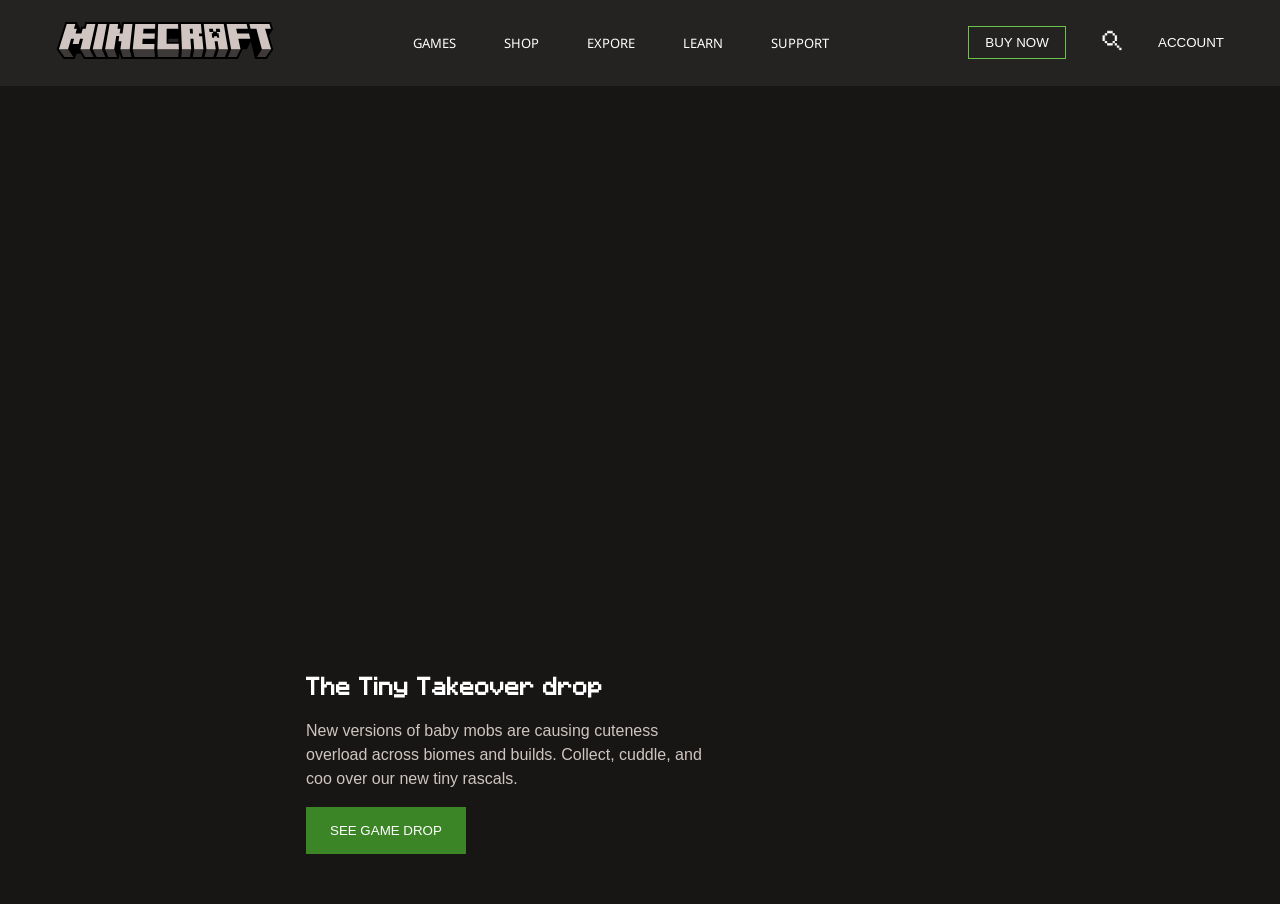
==== index.html @ 2e32b7c1 "Add initial website structure with logo, video background, and navigation - Created index.html with " ====
<!DOCTYPE html>
<html lang="en">

<head>
    <meta charset="UTF-8">
    <meta name="viewport" content="width=device-width, initial-scale=1.0">
    <title>Minecraft • Akalak Kruaboon</title>
    <link rel="stylesheet" href="./styles/base.css">
</head>

<body>
    <nav class="navbar">
        <div class="nav-content">
            <div>
                <img src="./assets/svg/logo.svg" class="nav-logo" />
            </div>
            <ul class="nav-link">
                <li><a href="">GAMES</a></li>
                <li><a href="">SHOP</a></li>
                <li><a href="">EXPORE</a></li>
                <li><a href="">LEARN</a></li>
                <li><a href="">SUPPORT</a></li>
            </ul>
            <div class="nav-actions">
                <button type="button" class="nav-action-buynow">BUY NOW</button>
                <button type="button" class="nav-action-search">
                    <img src="./assets/images/icons/search-icon.png" />
                </button>
                <button type="button" class="nav-action-account">
                    ACCOUNT
                </button>
            </div>
        </div>
    </nav>

    <section class="hero-section">
        <video class="hero-video" loop autoplay muted
            src="./assets/video/Homepage_Ambient-Hero-A_SPGD-26-Takeover_1800x1080.mp4">
        </video>

        <div class="container">
            <div class="hero-card">
                <h1>The Tiny Takeover drop</h1>
                <p>New versions of baby mobs are causing cuteness overload across biomes and builds. Collect, cuddle, and coo over our new tiny rascals.</p>
                <div>
                    <button class="btn-primary">SEE GAME DROP</button>
                </div>
            </div>
        </div>

    </section>


    <footer class="mc-footer">
        
    </footer>
</body>

</html>
---- styles/base.css ----
@import url(./main.css);
@import url(./suface.css);
:root {
    --mc-core-green-6: #2a641c;
    --mc-core-green-5: #3c8527;
    --mc-core-green-4: #52a535;
    --mc-core-green-3: #6cc349;
    --mc-core-green-2: #86d562;
    --mc-core-green-1: #a0e081;
    --mc-core-grey-6: #262423;
    --mc-core-grey-5: #3d3938;
    --mc-core-grey-4: #6b6562;
    --mc-core-grey-3: #aba09c;
    --mc-core-grey-2: #d0c5c0;
    --mc-core-grey-1: #ede5e2;
    --mc-core-rich-black: #000;
    --mc-core-off-black: #171615;
    --mc-core-white: #fff;
    --mc-core-off-white: #fcf5f1;
    --mc-core-gradient-dark-grey: linear-gradient(180deg, #3d3938, #262423 50%, #171615);
    --mc-core-gradient-green: linear-gradient(180deg, #6cc349, #52a535 50%, #3c8527);
    --mc-core-gradient-light-grey: linear-gradient(180deg, #fcf5f1, #ede5e2 50%, #d0c5c0);
    --mc-vanilla-green-6: #2a641c;
    --mc-vanilla-green-5: #3c8527;
    --mc-vanilla-green-4: #52a535;
    --mc-vanilla-green-3: #6cc349;
    --mc-vanilla-green-2: #86d562;
    --mc-vanilla-green-1: #a0e081;
    --mc-vanilla-brown-6: #492d1f;
    --mc-vanilla-brown-5: #66412c;
    --mc-vanilla-brown-4: #805539;
    --mc-vanilla-brown-3: #976746;
    --mc-vanilla-brown-2: #ad7a54;
    --mc-vanilla-brown-1: #c28e64;
    --mc-vanilla-blue-6: #002fae;
    --mc-vanilla-blue-5: #0040c8;
    --mc-vanilla-blue-4: #0855db;
    --mc-vanilla-blue-3: #1e6eea;
    --mc-vanilla-blue-2: #3a87f4;
    --mc-vanilla-blue-1: #5b9ffb;
    --mc-vanilla-grey-6: #262423;
    --mc-vanilla-grey-5: #3d3938;
    --mc-vanilla-grey-4: #6b6562;
    --mc-vanilla-grey-3: #aba09c;
    --mc-vanilla-grey-2: #d0c5c0;
    --mc-vanilla-grey-1: #ede5e2;
    --mc-vanilla-coldgrey-6: #2c2f3a;
    --mc-vanilla-coldgrey-5: #3d4250;
    --mc-vanilla-coldgrey-4: #4d5466;
    --mc-vanilla-coldgrey-3: #5d647a;
    --mc-vanilla-coldgrey-2: #6c748c;
    --mc-vanilla-coldgrey-1: #8089a2;
    --mc-legends-light-blue-6: #339cd7;
    --mc-legends-light-blue-5: #39b9eb;
    --mc-legends-light-blue-4: #4ad5ff;
    --mc-legends-light-blue-3: #70dfff;
    --mc-legends-light-blue-2: #95e8ff;
    --mc-legends-light-blue-1: #acf2ff;
    --mc-legends-dark-blue-6: #001236;
    --mc-legends-dark-blue-5: #00215c;
    --mc-legends-dark-blue-4: #00337d;
    --mc-legends-dark-blue-3: #003bab;
    --mc-legends-dark-blue-2: #005dcf;
    --mc-legends-dark-blue-1: #007ff2;
    --mc-legends-light-orange-6: #de7523;
    --mc-legends-light-orange-5: #e89133;
    --mc-legends-light-orange-4: #f1ad42;
    --mc-legends-light-orange-3: #f6c25a;
    --mc-legends-light-orange-2: #fad36f;
    --mc-legends-light-orange-1: #fddf93;
    --mc-legends-ultra-dark-blue: #071927;
    --mc-legends-ultra-dark-orange: #271505;
    --mc-dungeons-orange-6: #de5b0d;
    --mc-dungeons-orange-5: #ff791a;
    --mc-dungeons-orange-4: #ffa41f;
    --mc-dungeons-orange-3: #ffc42b;
    --mc-dungeons-orange-2: #ffd953;
    --mc-dungeons-orange-1: #fff27a;
    --mc-dungeons-red-6: #8f1f0b;
    --mc-dungeons-red-5: #b42d10;
    --mc-dungeons-red-4: #da3a16;
    --mc-dungeons-red-3: #ff481b;
    --mc-dungeons-red-2: #ff6d3a;
    --mc-dungeons-red-1: #ff925b;
    --mc-dungeons-mulberry-6: #190d19;
    --mc-dungeons-mulberry-5: #32122a;
    --mc-dungeons-mulberry-4: #4f1030;
    --mc-dungeons-mulberry-3: #530f33;
    --mc-dungeons-mulberry-2: #6c0e37;
    --mc-dungeons-mulberry-1: #7b0d3a;
    --mc-dungeons2-rich-blue: #002da5;
    --mc-dungeons2-blue-6: #010d29;
    --mc-dungeons2-blue-5: #011d47;
    --mc-dungeons2-blue-4: #013565;
    --mc-dungeons2-blue-3: #005483;
    --mc-dungeons2-blue-2: #146f95;
    --mc-dungeons2-blue-1: #298aa5;
    --mc-dungeons2-cyan-6: #03bde1;
    --mc-dungeons2-cyan-5: #03dafa;
    --mc-dungeons2-cyan-4: #36e6ff;
    --mc-dungeons2-cyan-3: #6cefff;
    --mc-dungeons2-cyan-2: #a3f7ff;
    --mc-dungeons2-cyan-1: #d9fcff;
    --mc-dungeons2-red-6: #210d0d;
    --mc-dungeons2-red-5: #640f0a;
    --mc-dungeons2-red-4: #8f1f0b;
    --mc-dungeons2-red-3: #b42d10;
    --mc-dungeons2-red-2: #da3a16;
    --mc-dungeons2-red-1: #ff481b;
    --mc-dungeons2-light-orange: #fdfdc2;
    --mc-realms-deep-blue-7: #050029;
    --mc-realms-deep-blue-6: #0c0248;
    --mc-realms-deep-blue-5: #210a80;
    --mc-realms-deep-blue-4: #401cac;
    --mc-realms-deep-blue-3: #643acb;
    --mc-realms-deep-blue-2: #8d68e0;
    --mc-realms-deep-blue-1: #bca4ec;
    --mc-realms-pink-6: #7f007a;
    --mc-realms-pink-5: #a40094;
    --mc-realms-pink-4: #d812b4;
    --mc-realms-pink-3: #e833c2;
    --mc-realms-pink-2: #f460d2;
    --mc-realms-pink-1: #fb95e2;
    --mc-marketplace-gold-6: #94540e;
    --mc-marketplace-gold-5: #b87918;
    --mc-marketplace-gold-4: #db9f21;
    --mc-marketplace-gold-3: #ffc42b;
    --mc-marketplace-gold-2: #ffd953;
    --mc-marketplace-gold-1: #fff27a;
    --mc-marketplace-grey-6: #262423;
    --mc-marketplace-grey-5: #3d3938;
    --mc-marketplace-grey-4: #6b6562;
    --mc-marketplace-grey-3: #aba09c;
    --mc-marketplace-grey-2: #d0c5c0;
    --mc-marketplace-grey-1: #ede5e2;
    --mc-marketplace-gradient-gold: linear-gradient(270deg, #fff27a, #ffc42b);
    --mc-default--fontlist: "Noto Sans Regular", "Helvetica Neue", "Helvetica", "Arial", "sans-serif";
    --mc-gellix--fontlist: "Gellix", "Noto Sans", "Helvetica Neue", "Helvetica", "Arial", "sans-serif";
    --mc-vanilla-fontlist: "MinecraftTenv2", "MinecraftTen", "Noto Sans", "Helvetica Neue", "Helvetica", "Arial", "sans-serif";
    --mc-dungeons-fontlist: "Minecraft-Fivev2", "Noto Sans", "Helvetica Neue", "Helvetica", "Arial", "sans-serif";
    --mc-dungeons2-fontlist: "MinecraftSixteen", "Noto Sans", "Helvetica Neue", "Helvetica", "Arial", "sans-serif";
    --mc-realms-fontlist: "MinecraftTenv2", "MinecraftTen", "Noto Sans", "Helvetica Neue", "Helvetica", "Arial", "sans-serif";
    --mc-legends-fontlist: "MinecraftSeven-v2", "MinecraftSeven", "Noto Sans", "Helvetica Neue", "Helvetica", "Arial", "sans-serif";
    --mc-text-highlight-fontlist: "SFMono-Regular", "Menlo", "Monaco", "Consolas", "Liberation Mono", "Courier New", monospace;
    --mc-default-focus: #1157be;
    --mc-default-caution: #e2b923;
    --mc-default-warning: #ca3636;
    --mc-default-warning-2: #ff605e;
}

/* @font-face {
    font-family: "Noto Sans Regular";
    src: url(../assets/fonts/Noto_Sans/static/NotoSans-Regular.ttf);
    font-style: normal;
    font-weight: normal;
    text-rendering: optimizeLegibility;
} */
@font-face {
    font-family: "Noto Sans";
    src: url(../assets/fonts/Noto_Sans/NotoSans-VariableFont_wdth\,wght.ttf);
    /* src: url(../assets/fonts/Noto_Sans/static/NotoSans-Light.ttf); */
    font-style: normal;
    font-weight: normal;
    text-rendering: optimizeLegibility;
}

@font-face {
    font-family: "MinecraftSeven-v2";
    src: url(../assets/fonts/minecraft-seven-2/minecraft-seven-2.otf);
    font-style: normal;
    font-weight: normal;
    text-rendering: optimizeLegibility;
}

* {
    font-family: var(--mc-default--fontlist);
    margin: 0;
    padding: 0;
}

.btn-primary{
    background: var(--mc-core-green-5);
    padding-inline: 1.5rem;
    padding-block: 1rem;
    transition: 0.2s;
    color: white;
}
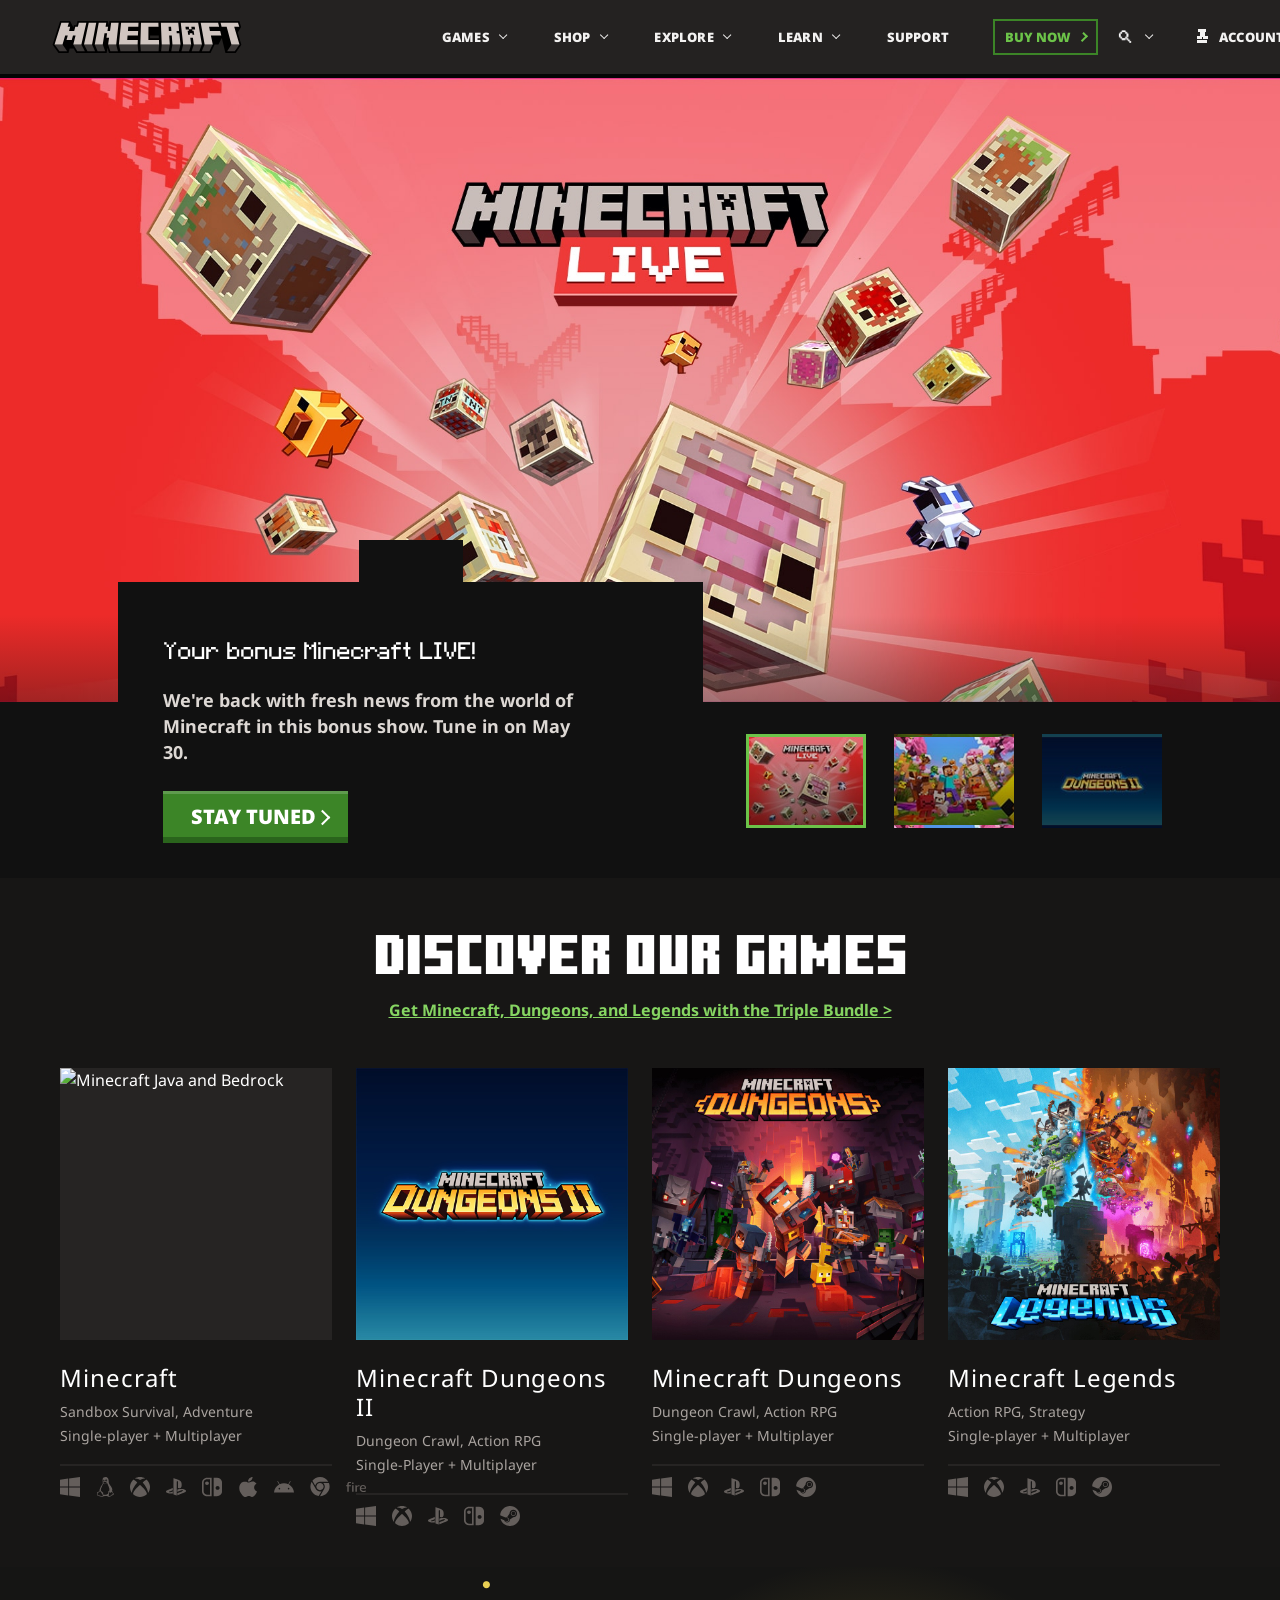
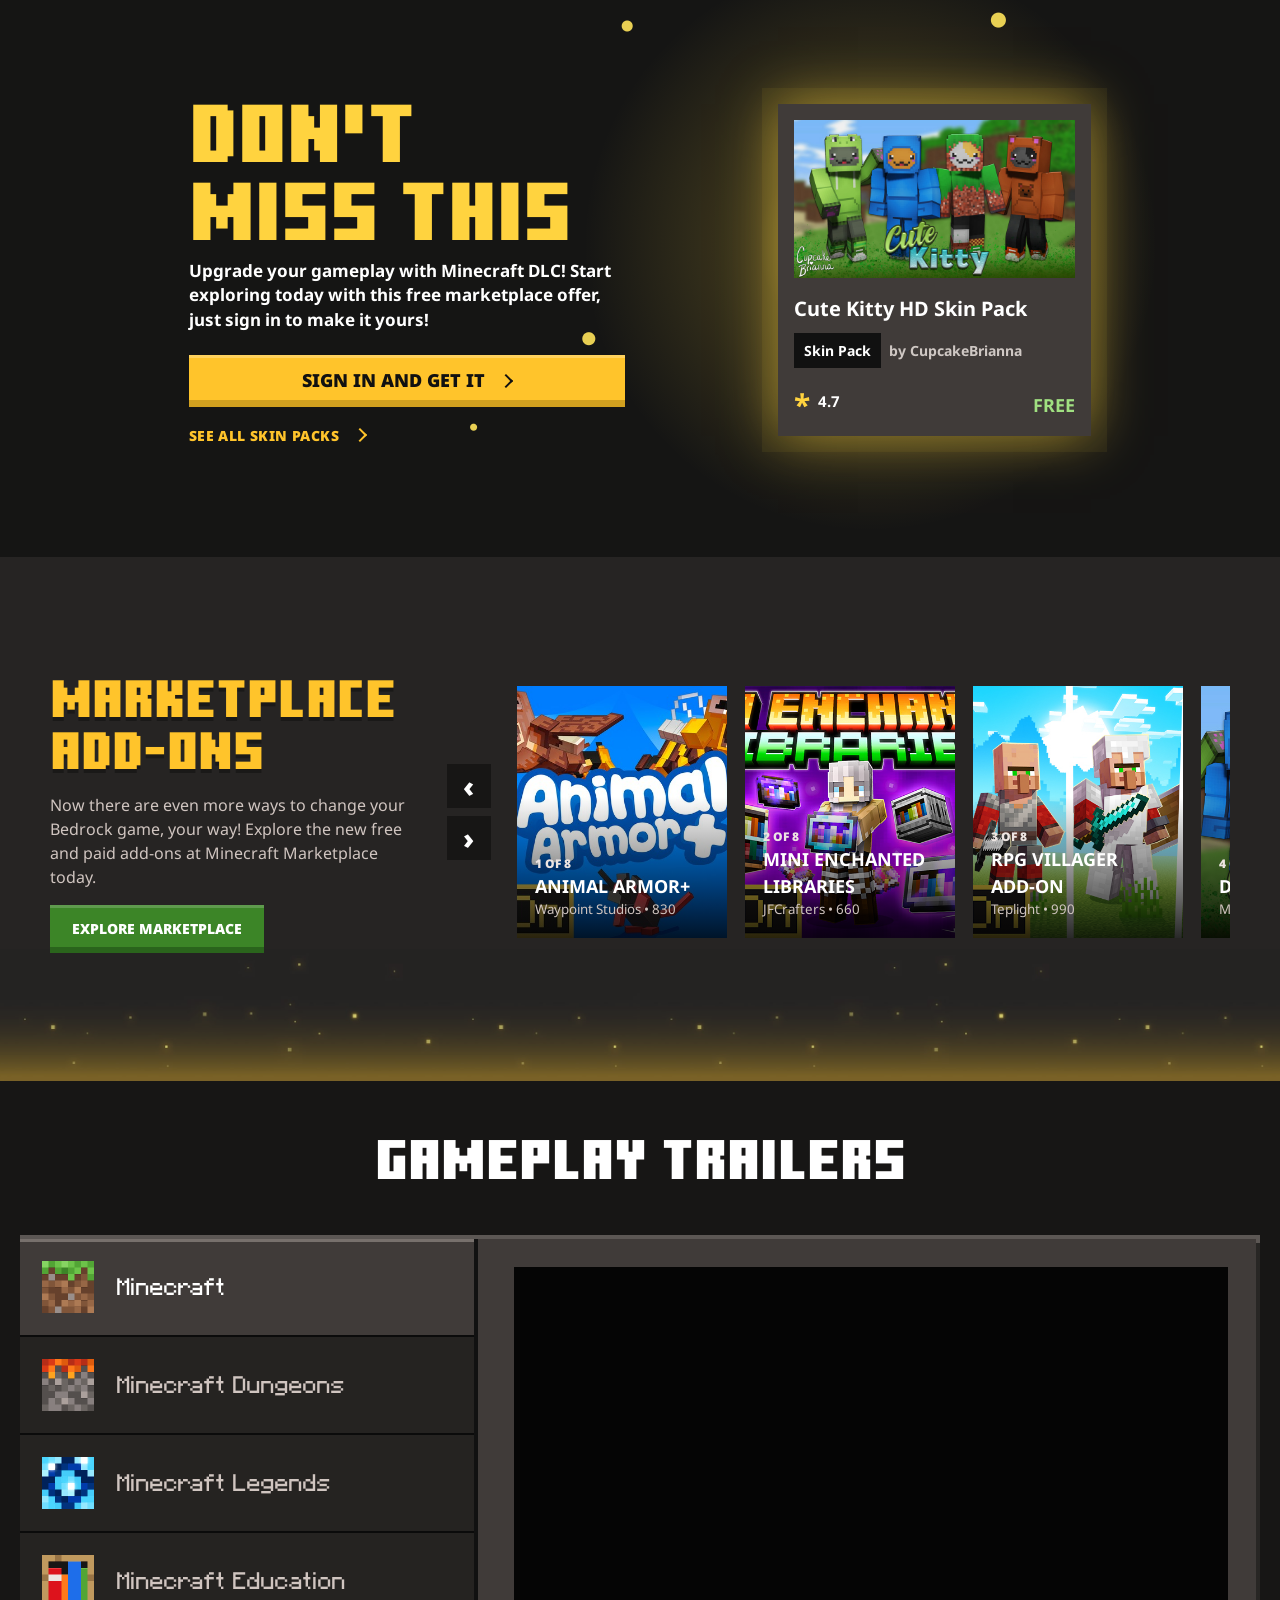
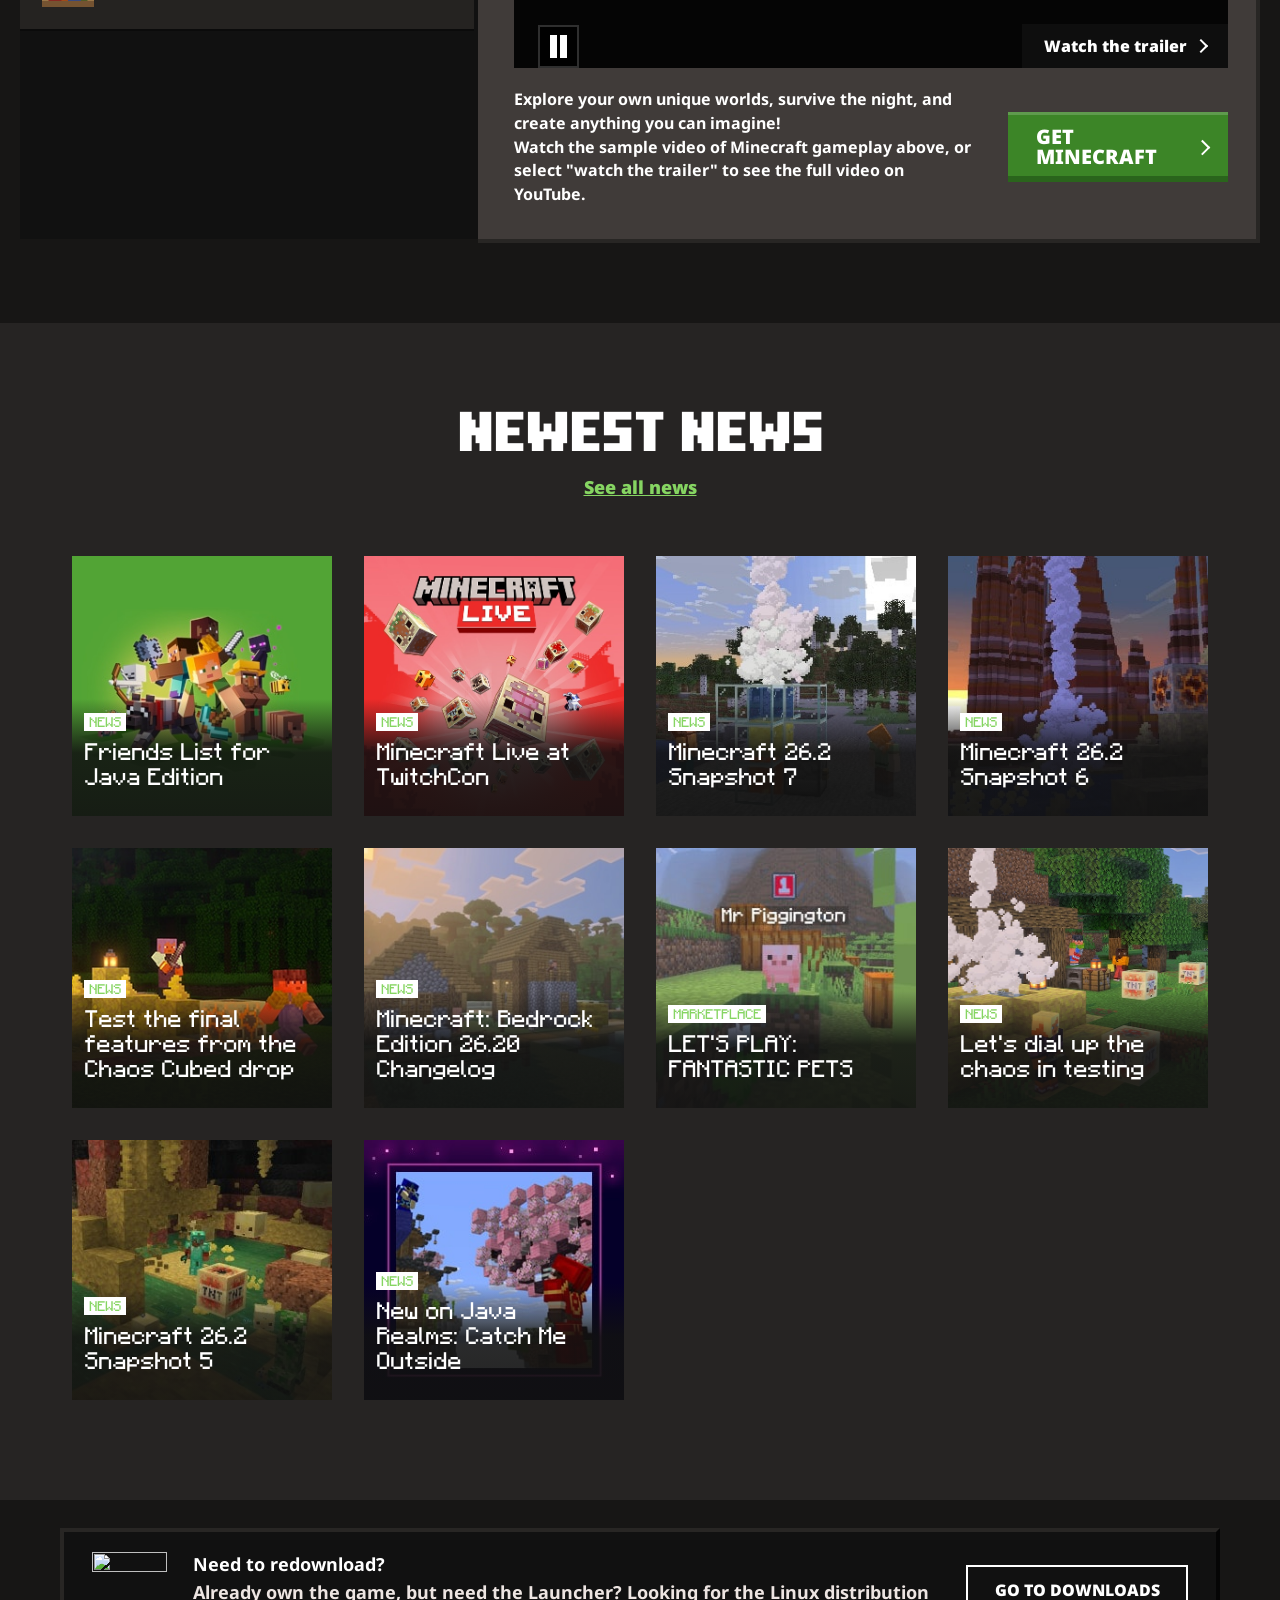
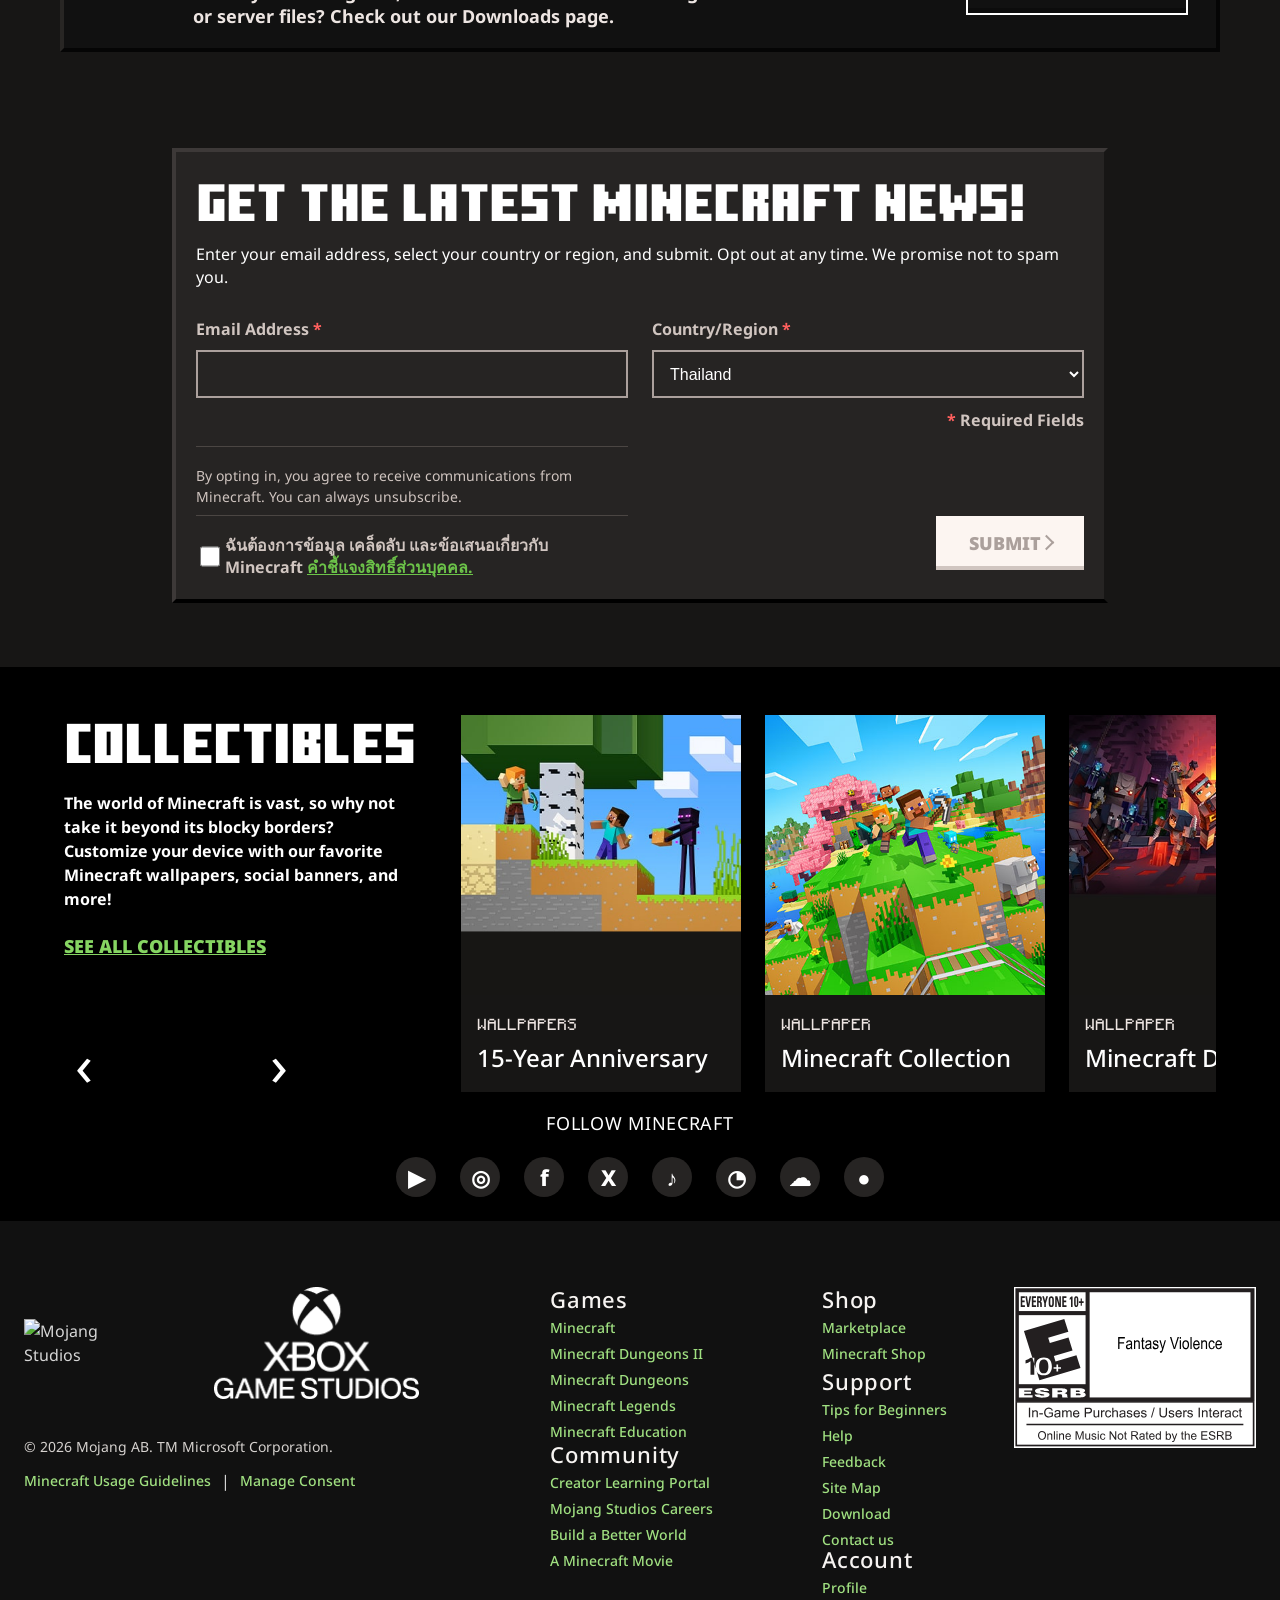
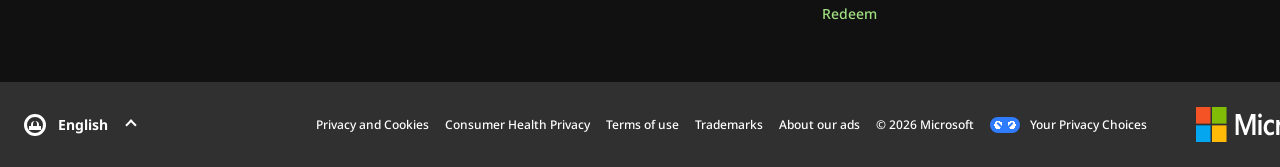
==== commit c6cf5433: "Add platform SVG icons and gameplay trailers; implement main JavaScript functionality and surface st" ====
--- a/index.html
+++ b/index.html
@@ -4,56 +4,750 @@
 <head>
     <meta charset="UTF-8">
     <meta name="viewport" content="width=device-width, initial-scale=1.0">
+    <meta name="description" content="Minecraft homepage clone for a web technology project.">
     <title>Minecraft • Akalak Kruaboon</title>
     <link rel="stylesheet" href="./styles/base.css">
+    <script src="./scripts/main.js" defer></script>
 </head>
 
 <body>
-    <nav class="navbar">
-        <div class="nav-content">
-            <div>
-                <img src="./assets/svg/logo.svg" class="nav-logo" />
-            </div>
-            <ul class="nav-link">
-                <li><a href="">GAMES</a></li>
-                <li><a href="">SHOP</a></li>
-                <li><a href="">EXPORE</a></li>
-                <li><a href="">LEARN</a></li>
-                <li><a href="">SUPPORT</a></li>
-            </ul>
-            <div class="nav-actions">
-                <button type="button" class="nav-action-buynow">BUY NOW</button>
-                <button type="button" class="nav-action-search">
-                    <img src="./assets/images/icons/search-icon.png" />
-                </button>
-                <button type="button" class="nav-action-account">
-                    ACCOUNT
-                </button>
+    <header class="site-header" data-site-header>
+        <a class="skip-link" href="#main-content">Skip to main content</a>
+
+        <nav class="navbar" aria-label="Primary navigation">
+            <a class="brand-link" href="./index.html" aria-label="Minecraft home">
+                <img src="./assets/svg/logo.svg" class="brand-logo" alt="Minecraft">
+            </a>
+
+            <button class="menu-toggle" type="button" aria-label="Open menu" aria-expanded="false"
+                data-menu-toggle>
+                <span></span>
+                <span></span>
+                <span></span>
+            </button>
+
+            <div class="nav-menu" data-nav-menu>
+                <ul class="nav-links">
+                    <li><button class="nav-link" type="button" data-panel-trigger="games"
+                            aria-expanded="false">Games</button></li>
+                    <li><button class="nav-link" type="button" data-panel-trigger="shop"
+                            aria-expanded="false">Shop</button></li>
+                    <li><button class="nav-link" type="button" data-panel-trigger="explore"
+                            aria-expanded="false">Explore</button></li>
+                    <li><button class="nav-link" type="button" data-panel-trigger="learn"
+                            aria-expanded="false">Learn</button></li>
+                    <li><a class="nav-link nav-link--plain" href="#main-content">Support</a></li>
+                </ul>
+
+                <div class="nav-actions">
+                    <a class="buy-now-link" href="#games-title">Buy Now</a>
+                    <button class="icon-button" type="button" aria-label="Search" aria-expanded="false"
+                        data-search-open>
+                        <img src="./assets/images/icons/search-icon.svg" alt="">
+                    </button>
+                    <button class="account-button" type="button" aria-expanded="false" data-account-toggle>
+                        Account
+                    </button>
+                </div>
+            </div>
+        </nav>
+
+        <div class="mega-panel" data-panel="games" hidden>
+            <div class="mega-shell">
+                <div class="mega-tabs" role="tablist" aria-label="Games menu">
+                    <button class="mega-tab is-active" type="button" role="tab" aria-selected="true"
+                        data-mega-tab="minecraft">Minecraft Java & Bedrock</button>
+                    <button class="mega-tab" type="button" role="tab" aria-selected="false"
+                        data-mega-tab="dungeons2">Minecraft Dungeons II</button>
+                    <button class="mega-tab" type="button" role="tab" aria-selected="false"
+                        data-mega-tab="dungeons">Minecraft Dungeons</button>
+                    <button class="mega-tab" type="button" role="tab" aria-selected="false"
+                        data-mega-tab="legends">Minecraft Legends</button>
+                </div>
+
+                <div class="mega-content">
+                    <div class="mega-card-grid is-active" data-mega-panel="minecraft">
+                        <a class="mega-card mega-card--wide" href="#games-title">
+                            <img src="./assets/images/minecraft/Global-Header_Image-Tile_MC-Java-Bedrock_570x321.jpg"
+                                alt="">
+                            <strong>Minecraft</strong>
+                            <span>Explore your own unique world, survive the night, and create anything you can imagine.</span>
+                        </a>
+                        <a class="mega-card" href="#news-title">
+                            <img src="./assets/images/minecraft/Global-Header_Image-Tile_Game-Drops_321x321_1.jpg"
+                                alt="">
+                            <strong>Game Drops</strong>
+                            <span>Explore the history of Minecraft updates.</span>
+                        </a>
+                        <a class="mega-card" href="#games-title">
+                            <img src="./assets/images/minecraft/Global-Header_Image-Tile_Realms_321x321.jpg" alt="">
+                            <strong>Minecraft Realms</strong>
+                            <span>Play with your friends on your own personal server.</span>
+                        </a>
+                    </div>
+
+                    <div class="mega-card-grid" data-mega-panel="dungeons2">
+                        <a class="mega-card mega-card--wide" href="#games-title">
+                            <img src="./assets/images/minecraft/Global-Header_Image-Tile_Dungeons-II_570x321.jpg"
+                                alt="">
+                            <strong>Minecraft Dungeons II</strong>
+                            <span>Embark on an all-new dungeon crawling adventure.</span>
+                        </a>
+                        <a class="mega-card" href="#trailers-title">
+                            <img src="./assets/images/minecraft/Global-Header_Image-Dungeons-II-Trailer_321x321.jpg"
+                                alt="">
+                            <strong>Gameplay Trailer</strong>
+                            <span>Watch the adventure come to life.</span>
+                        </a>
+                        <a class="mega-card" href="#games-title">
+                            <img src="./assets/images/minecraft/MCD2_Wishlist_Homepage_1080x1080.jpg" alt="">
+                            <strong>Wishlist Today</strong>
+                            <span>Stay up to date on what is coming next.</span>
+                        </a>
+                    </div>
+
+                    <div class="mega-card-grid" data-mega-panel="dungeons">
+                        <a class="mega-card mega-card--wide" href="#games-title">
+                            <img src="./assets/images/minecraft/Global-Header_Image-Tile_MC-Dungeons_570x321.jpg"
+                                alt="">
+                            <strong>Minecraft Dungeons</strong>
+                            <span>Classic action-adventure inspired by dungeon crawlers.</span>
+                        </a>
+                        <a class="mega-card" href="#games-title">
+                            <img src="./assets/images/minecraft/Global-Header_Image-Tile_MCD-Ultimate-Bundle_321x321.jpg"
+                                alt="">
+                            <strong>Ultimate Bundle</strong>
+                            <span>Explore the full dungeon experience.</span>
+                        </a>
+                        <a class="mega-card" href="#games-title">
+                            <img src="./assets/images/minecraft/Global-Header_Image-Tile_MCD-Ultimate-Edition_321x321.jpg"
+                                alt="">
+                            <strong>Ultimate Edition</strong>
+                            <span>All the action in one collection.</span>
+                        </a>
+                    </div>
+
+                    <div class="mega-card-grid" data-mega-panel="legends">
+                        <a class="mega-card mega-card--wide" href="#games-title">
+                            <img src="./assets/images/minecraft/Global-Header_Image-Tile_MC-Legends_570x321.jpg"
+                                alt="">
+                            <strong>Minecraft Legends</strong>
+                            <span>Lead allies to defend the Overworld.</span>
+                        </a>
+                        <a class="mega-card" href="#games-title">
+                            <img src="./assets/images/minecraft/Global-Header_Image-Tile_MCL-Deluxe-Edition_321x321.jpg"
+                                alt="">
+                            <strong>Deluxe Edition</strong>
+                            <span>Gather your allies for heroic battles.</span>
+                        </a>
+                        <a class="mega-card" href="#games-title">
+                            <img src="./assets/images/minecraft/Global-Header_Image-Tile_MCL-Deluxe-Skin-Pack_321x321.jpg"
+                                alt="">
+                            <strong>Deluxe Skin Pack</strong>
+                            <span>Bring new looks to the legend.</span>
+                        </a>
+                    </div>
+                </div>
+
+                <div class="mega-side-links">
+                    <a href="#games-title">Buy Minecraft</a>
+                    <a href="#games-title">Minecraft Triple Bundle</a>
+                    <a href="#main-content">New to Minecraft?</a>
+                    <a href="#games-title">Try Minecraft Free</a>
+                    <a href="#download-title">Download Minecraft</a>
+                    <a href="#download-title">Redeem a Gift Code</a>
+                </div>
             </div>
         </div>
-    </nav>
-
-    <section class="hero-section">
-        <video class="hero-video" loop autoplay muted
-            src="./assets/video/Homepage_Ambient-Hero-A_SPGD-26-Takeover_1800x1080.mp4">
-        </video>
-
-        <div class="container">
-            <div class="hero-card">
-                <h1>The Tiny Takeover drop</h1>
-                <p>New versions of baby mobs are causing cuteness overload across biomes and builds. Collect, cuddle, and coo over our new tiny rascals.</p>
+
+        <div class="mega-panel" data-panel="shop" hidden>
+            <div class="mega-shell mega-shell--simple">
+                <div class="mega-tabs" role="presentation">
+                    <button class="mega-tab is-active" type="button">Marketplace</button>
+                    <button class="mega-tab" type="button">Merch</button>
+                    <button class="mega-tab" type="button">Downloads</button>
+                </div>
+                <div class="mega-card-grid is-active">
+                    <a class="mega-card mega-card--wide" href="#marketplace-title">
+                        <img src="./assets/images/minecraft/Global-Header_Image-Tile_Visit-Marketplace_570x321.jpg"
+                            alt="">
+                        <strong>Visit Marketplace</strong>
+                        <span>Discover skins, worlds, texture packs, and add-ons.</span>
+                    </a>
+                    <a class="mega-card" href="#marketplace-title">
+                        <img src="./assets/images/minecraft/Global-Header_Image-Tile_Add-Ons_321x321.jpg" alt="">
+                        <strong>Add-Ons</strong>
+                        <span>Add custom blocks, items, mobs, recipes, and more.</span>
+                    </a>
+                    <a class="mega-card" href="#marketplace-title">
+                        <img src="./assets/images/minecraft/Global-Header_Image-Tile_Texture-Packs_321x321.jpg"
+                            alt="">
+                        <strong>Texture Packs</strong>
+                        <span>Transform the look and feel of your world.</span>
+                    </a>
+                </div>
+                <div class="mega-side-links">
+                    <a href="#marketplace-title">Marketplace</a>
+                    <a href="#marketplace-title">Minecraft Shop</a>
+                    <a href="#marketplace-title">Minecoins</a>
+                    <a href="#marketplace-title">Become a Partner</a>
+                </div>
+            </div>
+        </div>
+
+        <div class="mega-panel" data-panel="explore" hidden>
+            <div class="mega-shell mega-shell--simple">
+                <div class="mega-tabs" role="presentation">
+                    <button class="mega-tab is-active" type="button">News</button>
+                    <button class="mega-tab" type="button">Community</button>
+                    <button class="mega-tab" type="button">Follow</button>
+                </div>
+                <div class="mega-card-grid is-active">
+                    <a class="mega-card mega-card--wide" href="#news-title">
+                        <img src="./assets/images/minecraft/Global-Header_Image-Tile_Whats-Happening_570x321.jpg"
+                            alt="">
+                        <strong>What's Happening</strong>
+                        <span>Catch up on Minecraft updates and featured stories.</span>
+                    </a>
+                    <a class="mega-card" href="#news-title">
+                        <img src="./assets/images/minecraft/Global-Header_Image-Tile_Minecraft-LIVE_321x321.jpg"
+                            alt="">
+                        <strong>Minecraft Live</strong>
+                        <span>News about games, creators, and more.</span>
+                    </a>
+                    <a class="mega-card" href="#follow-title">
+                        <img src="./assets/images/minecraft/Global-Header_Image-Tile_Youtube_570x321.jpg" alt="">
+                        <strong>YouTube</strong>
+                        <span>Watch updates, shows, and trailers.</span>
+                    </a>
+                </div>
+                <div class="mega-side-links">
+                    <a href="#news-title">Featured News</a>
+                    <a href="#news-title">Game Drops</a>
+                    <a href="#games-title">Creator Learning Portal</a>
+                    <a href="#main-content">Submit an Idea</a>
+                    <a href="#main-content">Report Bugs</a>
+                </div>
+            </div>
+        </div>
+
+        <div class="mega-panel" data-panel="learn" hidden>
+            <div class="mega-shell mega-shell--simple">
+                <div class="mega-tabs" role="presentation">
+                    <button class="mega-tab is-active" type="button">Start Here</button>
+                    <button class="mega-tab" type="button">Education</button>
+                    <button class="mega-tab" type="button">Safety</button>
+                </div>
+                <div class="mega-card-grid is-active">
+                    <a class="mega-card mega-card--wide" href="#main-content">
+                        <img src="./assets/images/minecraft/Global-Header_Image-Tile_Tips-For-Beginners_570x321.jpg"
+                            alt="">
+                        <strong>Tips for Beginners</strong>
+                        <span>New to Minecraft? Start with the basics.</span>
+                    </a>
+                    <a class="mega-card" href="#games-title">
+                        <img src="./assets/images/minecraft/Header-Education-MC-Hero.png" alt="">
+                        <strong>Minecraft Education</strong>
+                        <span>Unlock a world of learning at school and home.</span>
+                    </a>
+                    <a class="mega-card" href="#main-content">
+                        <img src="./assets/images/minecraft/CyberSafe_SplashArt_321.png" alt="">
+                        <strong>Online Safety</strong>
+                        <span>Explore digital citizenship worlds and lessons.</span>
+                    </a>
+                </div>
+                <div class="mega-side-links">
+                    <a href="#main-content">New to Minecraft?</a>
+                    <a href="#games-title">Try Minecraft Free</a>
+                    <a href="#games-title">Minecraft Realms</a>
+                    <a href="#main-content">Support</a>
+                    <a href="#main-content">Credits</a>
+                </div>
+            </div>
+        </div>
+
+        <div class="account-popover" data-account-menu hidden>
+            <a href="#download-title">Sign in</a>
+            <a href="#download-title">Create account</a>
+            <a href="#download-title">Download</a>
+            <a href="#download-title">Redeem</a>
+        </div>
+
+        <div class="search-overlay" data-search-overlay hidden>
+            <form class="search-box" action="./index.html" role="search">
+                <label for="site-search">Search</label>
                 <div>
-                    <button class="btn-primary">SEE GAME DROP</button>
-                </div>
-            </div>
+                    <img src="./assets/images/icons/search-icon.svg" alt="">
+                    <input id="site-search" type="search" name="q" placeholder="Search Minecraft.net">
+                </div>
+                <p>Popular Discoveries</p>
+                <nav class="search-suggestions" aria-label="Suggested searches">
+                    <a href="#games-title">
+                        <img src="./assets/images/minecraft/Search-Panel-Thumb_Vanilla_238x133.png" alt="">
+                        <span>Minecraft</span>
+                    </a>
+                    <a href="#marketplace-title">
+                        <img src="./assets/images/minecraft/Search-Panel-Thumb_Marketplace_238x133.png" alt="">
+                        <span>Skins & DLC</span>
+                    </a>
+                    <a href="#main-content">
+                        <img src="./assets/images/minecraft/Search-Panel-Thumb_Skins-Capes_238x133.png" alt="">
+                        <span>Change Java Skins & Capes</span>
+                    </a>
+                    <a href="#games-title">
+                        <img src="./assets/images/minecraft/Search-Panel-Thumb_Realms_238x133.png" alt="">
+                        <span>Minecraft Realms</span>
+                    </a>
+                </nav>
+            </form>
         </div>
-
-    </section>
-
+    </header>
+
+    <main id="main-content">
+        <h1 class="sr-only">Welcome to the official site of Minecraft</h1>
+
+        <section class="hero-section" aria-label="Featured Minecraft news">
+            <div class="hero-media" data-hero-media>
+                <video class="hero-video" loop autoplay muted playsinline
+                    src="./assets/video/Homepage_Ambient-Hero-A_SPGD-26-Takeover_1800x1080.mp4">
+                </video>
+            </div>
+            <div class="hero-shade"></div>
+
+            <div class="hero-content page-shell">
+                <article class="hero-card">
+                    <h2 data-hero-title>Your bonus Minecraft LIVE!</h2>
+                    <p data-hero-copy>We're back with fresh news from the world of Minecraft in this bonus show. Tune in
+                        on May 30.</p>
+                    <a class="btn-primary" href="#news-title" data-hero-link>Stay tuned</a>
+                </article>
+
+                <div class="hero-tabs" role="tablist" aria-label="Featured slides">
+                    <button class="hero-tab is-active" type="button" role="tab" aria-selected="true" data-slide="0"
+                        style="--tab-image: url('../assets/images/minecraft/Homepage_Hero-A-Thumbnail-0_MCL-Twitch-26_220x97_01.png');">
+                        <span>Minecraft LIVE</span>
+                    </button>
+                    <button class="hero-tab" type="button" role="tab" aria-selected="false" data-slide="1"
+                        style="--tab-image: url('../assets/images/minecraft/Homepage_Hero-A-Spring-Drop-26-Thumbnail-0_Image-ID_220x97.jpg');">
+                        <span>Tiny Takeover</span>
+                    </button>
+                    <button class="hero-tab" type="button" role="tab" aria-selected="false" data-slide="2"
+                        style="--tab-image: url('../assets/images/minecraft/MCD2_Wishlist_Homepage_220x97.jpg');">
+                        <span>Dungeons II</span>
+                    </button>
+                </div>
+            </div>
+        </section>
+
+        <section class="section-block page-shell discover-section" aria-labelledby="games-title">
+            <div class="section-heading">
+                <h2 id="games-title">Discover our games</h2>
+                <a href="#games-title">Get Minecraft, Dungeons,
+                    and Legends with the Triple Bundle &gt;</a>
+            </div>
+
+            <div class="game-grid">
+                <a class="game-card game-card--minecraft" href="#games-title">
+                    <div class="game-art">
+                        <img src="./assets/images/minecraft/Homepage_Discover-our-games_MC-Vanilla-KeyArt_864x864.jpg"
+                            alt="Minecraft Java and Bedrock">
+                    </div>
+                    <span>Minecraft</span>
+                    <strong>Sandbox Survival, Adventure</strong>
+                    <small>Single-player + Multiplayer</small>
+                    <div class="platform-row" aria-label="Available platforms" role="list">
+                        <img src="./assets/svg/platforms-source/platforms/windows.svg" alt="Windows" role="listitem">
+                        <img src="./assets/svg/platforms-source/platforms/linux.svg" alt="Linux" role="listitem">
+                        <img src="./assets/svg/platforms-source/platforms/xbox.svg" alt="Xbox" role="listitem">
+                        <img src="./assets/svg/platforms-source/platforms/playstation.svg" alt="PlayStation" role="listitem">
+                        <img src="./assets/svg/platforms-source/platforms/nintendo-switch.svg" alt="Nintendo Switch" role="listitem">
+                        <img src="./assets/svg/platforms-source/platforms/mac.svg" alt="Mac" role="listitem">
+                        <img src="./assets/svg/platforms-source/platforms/android.svg" alt="Android" role="listitem">
+                        <img src="./assets/svg/platforms-source/platforms/chrome.svg" alt="Chrome" role="listitem">
+                        <img src="./assets/svg/platforms-source/platforms/amazon-fire.svg" alt="Amazon Fire" role="listitem">
+                    </div>
+                </a>
+                <a class="game-card game-card--dungeons2" href="#games-title">
+                    <div class="game-art">
+                        <img src="./assets/images/minecraft/Homepage_Discover-our-games_MC-Spicewood-KeyArt_864x864.jpg.jpg"
+                            alt="Minecraft Dungeons II">
+                    </div>
+                    <span>Minecraft Dungeons II</span>
+                    <strong>Dungeon Crawl, Action RPG</strong>
+                    <small>Single-Player + Multiplayer</small>
+                    <div class="platform-row" aria-label="Available platforms" role="list">
+                        <img src="./assets/svg/platforms-source/platforms/windows.svg" alt="Windows" role="listitem">
+                        <img src="./assets/svg/platforms-source/platforms/xbox.svg" alt="Xbox" role="listitem">
+                        <img src="./assets/svg/platforms-source/platforms/playstation.svg" alt="PlayStation" role="listitem">
+                        <img src="./assets/svg/platforms-source/platforms/nintendo-switch.svg" alt="Nintendo Switch" role="listitem">
+                        <img src="./assets/svg/platforms-source/platforms/steam.svg" alt="Steam" role="listitem">
+                    </div>
+                </a>
+                <a class="game-card game-card--dungeons" href="#games-title">
+                    <div class="game-art">
+                        <img src="./assets/images/minecraft/Homepage_Discover-our-games_MC-Dungeons-KeyArt_864x864.jpg"
+                            alt="Minecraft Dungeons">
+                    </div>
+                    <span>Minecraft Dungeons</span>
+                    <strong>Dungeon Crawl, Action RPG</strong>
+                    <small>Single-player + Multiplayer</small>
+                    <div class="platform-row" aria-label="Available platforms" role="list">
+                        <img src="./assets/svg/platforms-source/platforms/windows.svg" alt="Windows" role="listitem">
+                        <img src="./assets/svg/platforms-source/platforms/xbox.svg" alt="Xbox" role="listitem">
+                        <img src="./assets/svg/platforms-source/platforms/playstation.svg" alt="PlayStation" role="listitem">
+                        <img src="./assets/svg/platforms-source/platforms/nintendo-switch.svg" alt="Nintendo Switch" role="listitem">
+                        <img src="./assets/svg/platforms-source/platforms/steam.svg" alt="Steam" role="listitem">
+                    </div>
+                </a>
+                <a class="game-card game-card--legends" href="#games-title">
+                    <div class="game-art">
+                        <img src="./assets/images/minecraft/Homepage_Discover-our-games_MC-Legends-KeyArt_864x864.jpg"
+                            alt="Minecraft Legends">
+                    </div>
+                    <span>Minecraft Legends</span>
+                    <strong>Action RPG, Strategy</strong>
+                    <small>Single-player + Multiplayer</small>
+                    <div class="platform-row" aria-label="Available platforms" role="list">
+                        <img src="./assets/svg/platforms-source/platforms/windows.svg" alt="Windows" role="listitem">
+                        <img src="./assets/svg/platforms-source/platforms/xbox.svg" alt="Xbox" role="listitem">
+                        <img src="./assets/svg/platforms-source/platforms/playstation.svg" alt="PlayStation" role="listitem">
+                        <img src="./assets/svg/platforms-source/platforms/nintendo-switch.svg" alt="Nintendo Switch" role="listitem">
+                        <img src="./assets/svg/platforms-source/platforms/steam.svg" alt="Steam" role="listitem">
+                    </div>
+                </a>
+            </div>
+        </section>
+
+        <section class="miss-section" aria-labelledby="miss-title">
+            <div class="page-shell miss-shell">
+                <div class="miss-copy">
+                    <h2 id="miss-title">Don't<br>Miss This</h2>
+                    <p>Upgrade your gameplay with Minecraft DLC! Start exploring today with this free marketplace
+                        offer, just sign in to make it yours!</p>
+                    <a class="btn-gold" href="#download-title">Sign in and get it</a>
+                    <a class="miss-link" href="#marketplace-title">See all
+                        skin packs</a>
+                </div>
+                <article class="miss-card">
+                    <img src="./assets/images/CuteKittyHD_Thumbnail_0.jpg" alt="Cute Kitty HD Skin Pack">
+                    <h3>Cute Kitty HD Skin Pack</h3>
+                    <p><span>Skin Pack</span> by CupcakeBrianna</p>
+                    <div class="miss-meta">
+                        <strong>4.7</strong>
+                        <b>Free</b>
+                    </div>
+                </article>
+            </div>
+        </section>
+
+        <section class="marketplace-section" aria-labelledby="marketplace-title">
+            <div class="page-shell market-shell">
+                <div class="market-copy market-copy--center">
+                    <h2 id="marketplace-title">Marketplace Add-Ons</h2>
+                    <p>Now there are even more ways to change your Bedrock game, your way! Explore the new free and
+                        paid add-ons at Minecraft Marketplace today.</p>
+                    <a class="btn-primary" href="#marketplace-title">Explore Marketplace</a>
+                </div>
+                <div class="carousel-actions" aria-label="Marketplace controls">
+                    <button class="square-button" type="button" data-market-prev aria-label="Previous slide">‹</button>
+                    <button class="square-button" type="button" data-market-next aria-label="Next slide">›</button>
+                </div>
+                <div class="addon-track" data-market-track aria-label="Featured marketplace add-ons">
+                    <article style="--tile-image: url('../assets/images/AnimalArmor_Thumbnail_0.jpg');"><span>1 of 8</span><strong>Animal Armor+</strong><small>Waypoint Studios • 830</small>
+                    </article>
+                    <article style="--tile-image: url('../assets/images/jfc_mel_Thumbnail_0.jpg');"><span>2 of 8</span><strong>Mini Enchanted Libraries</strong><small>JFCrafters •
+                            660</small></article>
+                    <article style="--tile-image: url('../assets/images/RPG_Villagerr_Thumbnail_0.jpg');"><span>3 of 8</span><strong>RPG Villager Add-On</strong><small>Teplight • 990</small>
+                    </article>
+                    <article style="--tile-image: url('../assets/images/CuteKittyHD_Thumbnail_0.jpg');"><span>4 of 8</span><strong>Dragons Add-On</strong><small>Marketplace • 830</small>
+                    </article>
+                    <article style="--tile-image: url('../assets/images/minecraft/Global-Header_Image-Tile_Add-Ons_321x321.jpg');"><span>5 of 8</span><strong>Furniture Pack</strong><small>Creative build tools</small>
+                    </article>
+                </div>
+            </div>
+        </section>
+
+        <section class="section-block page-shell trailer-section" aria-labelledby="trailers-title">
+            <div class="section-heading">
+                <h2 id="trailers-title">Gameplay Trailers</h2>
+            </div>
+
+            <div class="trailer-showcase">
+                <div class="trailer-tabs" role="tablist" aria-label="Gameplay trailer tabs">
+                    <button class="trailer-tab is-active" type="button" data-trailer="minecraft">
+                        <img class="trailer-icon" src="./assets/images/minecraft/Homepage_Gameplay-Trailer_MC-OV-logo_300x300.png"
+                            alt="" aria-hidden="true">
+                        <span>Minecraft</span>
+                    </button>
+                    <button class="trailer-tab" type="button" data-trailer="dungeons">
+                        <img class="trailer-icon"
+                            src="./assets/images/minecraft/Homepage_Gameplay-Trailer_MC-Dungeons-logo_300x300.png"
+                            alt="" aria-hidden="true">
+                        <span>Minecraft Dungeons</span>
+                    </button>
+                    <button class="trailer-tab" type="button" data-trailer="legends">
+                        <img class="trailer-icon"
+                            src="./assets/images/minecraft/Homepage_Gameplay-Trailer_MC-Legends-logo_300x300.png"
+                            alt="" aria-hidden="true">
+                        <span>Minecraft Legends</span>
+                    </button>
+                    <button class="trailer-tab" type="button" data-trailer="education">
+                        <img class="trailer-icon"
+                            src="./assets/images/minecraft/Homepage_Gameplay-Trailer_MC-Education-logo_300x300.png"
+                            alt="" aria-hidden="true">
+                        <span>Minecraft Education</span>
+                    </button>
+                </div>
+
+                <article class="trailer-panel">
+                    <div class="trailer-preview">
+                        <video muted loop playsinline autoplay data-trailer-video
+                            src="./assets/video/Homepage_Gameplay-Trailer_MC-OV_1080x720.mp4"></video>
+                        <button class="trailer-toggle" type="button" aria-label="Pause trailer" data-trailer-toggle></button>
+                        <a class="play-button" href="#trailers-title"
+                            data-trailer-youtube>Watch the trailer</a>
+                    </div>
+                    <div class="trailer-info">
+                        <h3 class="sr-only" data-trailer-title>Minecraft</h3>
+                        <div>
+                            <p data-trailer-copy>Explore your own unique worlds, survive the night, and create anything
+                                you can imagine!</p>
+                            <p data-trailer-note>Watch the sample video of Minecraft gameplay above, or select "watch
+                                the trailer" to see the full video on YouTube.</p>
+                        </div>
+                        <a class="btn-primary" href="#games-title"
+                            data-trailer-link>Get Minecraft</a>
+                    </div>
+                </article>
+            </div>
+        </section>
+
+        <section class="news-section" aria-labelledby="news-title">
+            <div class="page-shell">
+                <div class="section-heading section-heading--row">
+                    <h2 id="news-title">Newest news</h2>
+                    <a href="#news-title">See all news</a>
+                </div>
+                <div class="news-grid">
+                    <a href="#news-title"
+                        style="--news-image: url('../assets/images/minecraft/news/01-Vanilla-generic-277x277.jpg');">
+                        <span>News</span><strong>Friends List for Java Edition</strong><small>A new way to play with
+                            friends</small>
+                    </a>
+                    <a href="#news-title"
+                        style="--news-image: url('../assets/images/minecraft/news/02-Minecraft-Live-565.jpg');">
+                        <span>News</span><strong>Minecraft Live at TwitchCon</strong><small>Watch our bonus show on May
+                            30!</small>
+                    </a>
+                    <a href="#news-title"
+                        style="--news-image: url('../assets/images/minecraft/news/03-26.2-snapshot-7-277x277.jpg');">
+                        <span>News</span><strong>Minecraft 26.2 Snapshot 7</strong><small>A Minecraft Java
+                            Snapshot</small>
+                    </a>
+                    <a href="#news-title"
+                        style="--news-image: url('../assets/images/minecraft/news/04-26.2-snapshot-6-new-277x277.jpg');">
+                        <span>News</span><strong>Minecraft 26.2 Snapshot 6</strong><small>A Minecraft Java
+                            Snapshot</small>
+                    </a>
+                    <a href="#news-title"
+                        style="--news-image: url('../assets/images/minecraft/news/05-MCV-ChaosCubed-BPS-May5-EditorialExclusive-MagmaShenanigans-277x277.jpg');">
+                        <span>News</span><strong>Test the final features from the Chaos Cubed drop</strong><small>Feed
+                            magma to sulfur cubes and more!</small>
+                    </a>
+                    <a href="#news-title"
+                        style="--news-image: url('../assets/images/minecraft/news/06-26.20-277x277.jpg');">
+                        <span>News</span><strong>Minecraft: Bedrock Edition 26.20 Changelog</strong><small>See what's
+                            new in Minecraft Bedrock 26.20</small>
+                    </a>
+                    <a href="#news-title"
+                        style="--news-image: url('../assets/images/minecraft/news/07-LetsPlayFantasticPetsTile277x277.jpeg.jpg');">
+                        <span>Marketplace</span><strong>LET'S PLAY: FANTASTIC PETS</strong><small>All the fun of a pet
+                            without constantly having to clean litter trays!</small>
+                    </a>
+                    <a href="#news-title"
+                        style="--news-image: url('../assets/images/minecraft/news/08-MCV-ChaosCubed-BPS-Apr28-EditorialExclusive-CampByTheGeyser-565x565.jpg');">
+                        <span>News</span><strong>Let's dial up the chaos in testing</strong><small>Feed TNT to sulfur
+                            cubes and experiment with geysers</small>
+                    </a>
+                    <a href="#news-title"
+                        style="--news-image: url('../assets/images/minecraft/news/09-26.2-snapshot-5-277x277.jpg');">
+                        <span>News</span><strong>Minecraft 26.2 Snapshot 5</strong><small>A Minecraft Java
+                            Snapshot</small>
+                    </a>
+                    <a href="#games-title"
+                        style="--news-image: url('../assets/images/minecraft/news/10-touchgrass-277x277.jpg');">
+                        <span>News</span><strong>New on Java Realms: Catch Me Outside</strong><small>Nine maps to bring
+                            in the spring season!</small>
+                    </a>
+                </div>
+            </div>
+        </section>
+
+        <section class="download-band" aria-labelledby="download-title">
+            <div class="page-shell download-layout">
+                <img class="download-creeper" src="./assets/images/minecraft/Homepage_Download-Launcher_Creeper-Logo_500x500.png"
+                    alt="" aria-hidden="true">
+                <div>
+                    <h2 id="download-title">Need to redownload?</h2>
+                    <p>Already own the game, but need the Launcher? Looking for the Linux distribution or server files?
+                        Check out our Downloads page.</p>
+                </div>
+                <a class="btn-secondary" href="#download-title">Go to Downloads</a>
+            </div>
+        </section>
+
+        <section class="newsletter-section" aria-labelledby="newsletter-title">
+            <form class="page-shell newsletter-form" action="./index.html" method="get">
+                <div>
+                    <h2 id="newsletter-title">Get the latest Minecraft news!</h2>
+                    <p>Enter your email address, select your country or region, and submit. Opt out at any time. We
+                        promise not to spam you.</p>
+                </div>
+                <label>
+                    <span>Email Address <b>*</b></span>
+                    <input type="email" name="email" autocomplete="email" required>
+                </label>
+                <label>
+                    <span>Country/Region <b>*</b></span>
+                    <select name="country" required>
+                        <option>Thailand</option>
+                        <option value="">Choose One</option>
+                        <option>United States</option>
+                        <option>Japan</option>
+                        <option>Singapore</option>
+                    </select>
+                </label>
+                <label class="newsletter-check">
+                    <input type="checkbox" name="consent">
+                    <span>ฉันต้องการข้อมูล เคล็ดลับ และข้อเสนอเกี่ยวกับ Minecraft <a
+                            href="#main-content">คำชี้แจงสิทธิ์ส่วนบุคคล.</a></span>
+                </label>
+                <p class="newsletter-consent">By opting in, you agree to receive communications from Minecraft. You can
+                    always unsubscribe.</p>
+                <p class="newsletter-required"><b>*</b> Required Fields</p>
+                <button class="btn-primary" type="submit">Submit</button>
+            </form>
+        </section>
+
+        <section class="collectibles-section" aria-labelledby="collectibles-title">
+            <div class="page-shell collectibles-shell">
+                <div class="market-copy">
+                    <h2 id="collectibles-title">Collectibles</h2>
+                    <p>The world of Minecraft is vast, so why not take it beyond its blocky borders? Customize your
+                        device with our favorite Minecraft wallpapers, social banners, and more!</p>
+                    <a class="text-link" href="#collectibles-title">See all collectibles</a>
+                </div>
+                <div class="carousel-actions">
+                    <button class="square-button" type="button" data-collect-prev aria-label="Previous slide">‹</button>
+                    <button class="square-button" type="button" data-collect-next aria-label="Next slide">›</button>
+                </div>
+                <div class="collect-track" data-collect-track>
+                    <button style="--tile-image: url('../assets/images/minecraft/15YA-Hub_Collectables-Carousel-H-0_15YA_414x414_01.jpg');"><span>Wallpapers</span><strong>15-Year Anniversary</strong></button>
+                    <button style="--tile-image: url('../assets/images/minecraft/Homepage_Collectables-Carousel-H_Java-Bedrock_414x414_01.jpg');"><span>Wallpaper</span><strong>Minecraft Collection</strong></button>
+                    <button style="--tile-image: url('../assets/images/minecraft/Homepage_Collectables-Carousel-H-0_MCD_414x414_01.jpg');"><span>Wallpaper</span><strong>Minecraft Dungeons</strong></button>
+                    <button style="--tile-image: url('../assets/images/minecraft/Homepage_Collectables-Carousel-H-0_MCL_414x414_01.jpg');"><span>Wallpaper</span><strong>Minecraft Legends</strong></button>
+                    <button style="--tile-image: url('../assets/images/minecraft/Homepage_Collectables-Carousel-H-0_Burberry_414x414_01.jpg');"><span>Wallpaper</span><strong>Burberry Collection</strong></button>
+                    <button style="--tile-image: url('../assets/images/minecraft/Homepage_Collectables-Carousel-H-0_Crocs_414x414_01.jpg');"><span>Wallpaper</span><strong>Crocs Collections</strong></button>
+                </div>
+            </div>
+        </section>
+
+        <section class="follow-section" aria-labelledby="follow-title">
+            <div class="page-shell">
+                <h2 id="follow-title">Follow Minecraft</h2>
+                <nav aria-label="Social links">
+                    <a href="#follow-title" aria-label="Minecraft on YouTube">▶</a>
+                    <a href="#follow-title" aria-label="Minecraft on Instagram">◎</a>
+                    <a href="#follow-title" aria-label="Minecraft on Facebook">f</a>
+                    <a href="#follow-title" aria-label="Minecraft on X">X</a>
+                    <a href="#follow-title" aria-label="Minecraft on TikTok">♪</a>
+                    <a href="#follow-title" aria-label="Minecraft on WhatsApp">◔</a>
+                    <a href="#follow-title" aria-label="Minecraft on Discord">☁</a>
+                    <a href="#follow-title" aria-label="Minecraft on Spotify">●</a>
+                </nav>
+            </div>
+        </section>
+    </main>
 
     <footer class="mc-footer">
-        
+        <div class="page-shell footer-grid">
+            <div class="footer-brand">
+                <div class="footer-studios" aria-label="Studio logos">
+                    <img src="./assets/images/Mojang2020Logo.png" alt="Mojang Studios">
+                    <img src="./assets/images/minecraft/Logo_Xbox_Game_Studio.png" alt="Xbox Game Studios">
+                </div>
+                <p>© 2026 Mojang AB. TM Microsoft Corporation.</p>
+                <nav class="footer-policy-mini" aria-label="Minecraft policies">
+                    <a href="#main-content">Minecraft Usage Guidelines</a>
+                    <span aria-hidden="true">|</span>
+                    <a href="#main-content">Manage Consent</a>
+                </nav>
+            </div>
+            <nav aria-label="Footer navigation" class="footer-columns">
+                <div>
+                    <h3>Games</h3>
+                    <a href="#games-title">Minecraft</a>
+                    <a href="#games-title">Minecraft Dungeons II</a>
+                    <a href="#games-title">Minecraft Dungeons</a>
+                    <a href="#games-title">Minecraft Legends</a>
+                    <a href="#games-title">Minecraft Education</a>
+                </div>
+                <div>
+                    <h3>Community</h3>
+                    <a href="#games-title">Creator Learning Portal</a>
+                    <a href="#games-title">Mojang Studios Careers</a>
+                    <a href="#games-title">Build a Better World</a>
+                    <a href="#games-title">A Minecraft Movie</a>
+                </div>
+                <div>
+                    <h3>Shop</h3>
+                    <a href="#marketplace-title">Marketplace</a>
+                    <a href="#marketplace-title">Minecraft Shop</a>
+                </div>
+                <div>
+                    <h3>Support</h3>
+                    <a href="#main-content">Tips for Beginners</a>
+                    <a href="#main-content">Help</a>
+                    <a href="#main-content">Feedback</a>
+                    <a href="#main-content">Site Map</a>
+                    <a href="#download-title">Download</a>
+                    <a href="#news-title">Contact us</a>
+                </div>
+                <div>
+                    <h3>Account</h3>
+                    <a href="#download-title">Profile</a>
+                    <a href="#download-title">Redeem</a>
+                </div>
+            </nav>
+            <div class="footer-rating">
+                <img src="./assets/svg/esrb_2021%20.svg"
+                    alt="Everyone 10+ ESRB. Fantasy Violence. In-Game Purchases / Users Interact. Online Music Not Rated by the ESRB">
+            </div>
+        </div>
+
+        <div class="legal-strip page-shell">
+            <button type="button" class="language-button" aria-label="Select language">
+                <span class="lang-globe" aria-hidden="true"></span>
+                English
+                <span class="lang-caret" aria-hidden="true"></span>
+            </button>
+            <nav aria-label="Legal links">
+                <a href="#main-content">Privacy and Cookies</a>
+                <a href="#main-content">Consumer Health Privacy</a>
+                <a href="#main-content">Terms of use</a>
+                <a href="#main-content">Trademarks</a>
+                <a href="#main-content">About our ads</a>
+                <span>© 2026 Microsoft</span>
+                <a class="privacy-choice-link" href="#main-content">
+                    <span class="privacy-choice-icon" aria-hidden="true"></span>
+                    Your Privacy Choices
+                </a>
+            </nav>
+            <a class="microsoft-link" href="#main-content" aria-label="Microsoft">
+                <img src="./assets/svg/Logo_%20Microsoft.svg" alt="Microsoft">
+            </a>
+        </div>
     </footer>
 </body>
 
-</html>+</html>
--- a/styles/base.css
+++ b/styles/base.css
@@ -1,5 +1,6 @@
-@import url(./main.css);
-@import url(./suface.css);
+@import url("./surface.css");
+@import url("./main.css");
+
 :root {
     --mc-core-green-6: #2a641c;
     --mc-core-green-5: #3c8527;
@@ -15,173 +16,151 @@
     --mc-core-grey-1: #ede5e2;
     --mc-core-rich-black: #000;
     --mc-core-off-black: #171615;
+    --mc-core-black: #050505;
     --mc-core-white: #fff;
     --mc-core-off-white: #fcf5f1;
-    --mc-core-gradient-dark-grey: linear-gradient(180deg, #3d3938, #262423 50%, #171615);
-    --mc-core-gradient-green: linear-gradient(180deg, #6cc349, #52a535 50%, #3c8527);
-    --mc-core-gradient-light-grey: linear-gradient(180deg, #fcf5f1, #ede5e2 50%, #d0c5c0);
-    --mc-vanilla-green-6: #2a641c;
-    --mc-vanilla-green-5: #3c8527;
-    --mc-vanilla-green-4: #52a535;
-    --mc-vanilla-green-3: #6cc349;
-    --mc-vanilla-green-2: #86d562;
-    --mc-vanilla-green-1: #a0e081;
-    --mc-vanilla-brown-6: #492d1f;
-    --mc-vanilla-brown-5: #66412c;
-    --mc-vanilla-brown-4: #805539;
-    --mc-vanilla-brown-3: #976746;
-    --mc-vanilla-brown-2: #ad7a54;
-    --mc-vanilla-brown-1: #c28e64;
-    --mc-vanilla-blue-6: #002fae;
-    --mc-vanilla-blue-5: #0040c8;
-    --mc-vanilla-blue-4: #0855db;
-    --mc-vanilla-blue-3: #1e6eea;
-    --mc-vanilla-blue-2: #3a87f4;
-    --mc-vanilla-blue-1: #5b9ffb;
-    --mc-vanilla-grey-6: #262423;
-    --mc-vanilla-grey-5: #3d3938;
-    --mc-vanilla-grey-4: #6b6562;
-    --mc-vanilla-grey-3: #aba09c;
-    --mc-vanilla-grey-2: #d0c5c0;
-    --mc-vanilla-grey-1: #ede5e2;
-    --mc-vanilla-coldgrey-6: #2c2f3a;
-    --mc-vanilla-coldgrey-5: #3d4250;
-    --mc-vanilla-coldgrey-4: #4d5466;
-    --mc-vanilla-coldgrey-3: #5d647a;
-    --mc-vanilla-coldgrey-2: #6c748c;
-    --mc-vanilla-coldgrey-1: #8089a2;
-    --mc-legends-light-blue-6: #339cd7;
-    --mc-legends-light-blue-5: #39b9eb;
-    --mc-legends-light-blue-4: #4ad5ff;
-    --mc-legends-light-blue-3: #70dfff;
-    --mc-legends-light-blue-2: #95e8ff;
-    --mc-legends-light-blue-1: #acf2ff;
-    --mc-legends-dark-blue-6: #001236;
-    --mc-legends-dark-blue-5: #00215c;
-    --mc-legends-dark-blue-4: #00337d;
-    --mc-legends-dark-blue-3: #003bab;
-    --mc-legends-dark-blue-2: #005dcf;
-    --mc-legends-dark-blue-1: #007ff2;
-    --mc-legends-light-orange-6: #de7523;
-    --mc-legends-light-orange-5: #e89133;
-    --mc-legends-light-orange-4: #f1ad42;
-    --mc-legends-light-orange-3: #f6c25a;
-    --mc-legends-light-orange-2: #fad36f;
-    --mc-legends-light-orange-1: #fddf93;
-    --mc-legends-ultra-dark-blue: #071927;
-    --mc-legends-ultra-dark-orange: #271505;
-    --mc-dungeons-orange-6: #de5b0d;
-    --mc-dungeons-orange-5: #ff791a;
+    --mc-core-focus: #1157be;
+    --mc-core-warning: #ca3636;
     --mc-dungeons-orange-4: #ffa41f;
-    --mc-dungeons-orange-3: #ffc42b;
-    --mc-dungeons-orange-2: #ffd953;
-    --mc-dungeons-orange-1: #fff27a;
-    --mc-dungeons-red-6: #8f1f0b;
-    --mc-dungeons-red-5: #b42d10;
-    --mc-dungeons-red-4: #da3a16;
-    --mc-dungeons-red-3: #ff481b;
-    --mc-dungeons-red-2: #ff6d3a;
-    --mc-dungeons-red-1: #ff925b;
-    --mc-dungeons-mulberry-6: #190d19;
-    --mc-dungeons-mulberry-5: #32122a;
-    --mc-dungeons-mulberry-4: #4f1030;
-    --mc-dungeons-mulberry-3: #530f33;
-    --mc-dungeons-mulberry-2: #6c0e37;
-    --mc-dungeons-mulberry-1: #7b0d3a;
-    --mc-dungeons2-rich-blue: #002da5;
-    --mc-dungeons2-blue-6: #010d29;
-    --mc-dungeons2-blue-5: #011d47;
-    --mc-dungeons2-blue-4: #013565;
-    --mc-dungeons2-blue-3: #005483;
-    --mc-dungeons2-blue-2: #146f95;
-    --mc-dungeons2-blue-1: #298aa5;
-    --mc-dungeons2-cyan-6: #03bde1;
-    --mc-dungeons2-cyan-5: #03dafa;
-    --mc-dungeons2-cyan-4: #36e6ff;
-    --mc-dungeons2-cyan-3: #6cefff;
-    --mc-dungeons2-cyan-2: #a3f7ff;
-    --mc-dungeons2-cyan-1: #d9fcff;
-    --mc-dungeons2-red-6: #210d0d;
-    --mc-dungeons2-red-5: #640f0a;
-    --mc-dungeons2-red-4: #8f1f0b;
-    --mc-dungeons2-red-3: #b42d10;
-    --mc-dungeons2-red-2: #da3a16;
-    --mc-dungeons2-red-1: #ff481b;
-    --mc-dungeons2-light-orange: #fdfdc2;
-    --mc-realms-deep-blue-7: #050029;
-    --mc-realms-deep-blue-6: #0c0248;
-    --mc-realms-deep-blue-5: #210a80;
-    --mc-realms-deep-blue-4: #401cac;
-    --mc-realms-deep-blue-3: #643acb;
-    --mc-realms-deep-blue-2: #8d68e0;
-    --mc-realms-deep-blue-1: #bca4ec;
-    --mc-realms-pink-6: #7f007a;
-    --mc-realms-pink-5: #a40094;
-    --mc-realms-pink-4: #d812b4;
-    --mc-realms-pink-3: #e833c2;
-    --mc-realms-pink-2: #f460d2;
-    --mc-realms-pink-1: #fb95e2;
-    --mc-marketplace-gold-6: #94540e;
-    --mc-marketplace-gold-5: #b87918;
-    --mc-marketplace-gold-4: #db9f21;
+    --mc-legends-blue-5: #00215c;
     --mc-marketplace-gold-3: #ffc42b;
-    --mc-marketplace-gold-2: #ffd953;
-    --mc-marketplace-gold-1: #fff27a;
-    --mc-marketplace-grey-6: #262423;
-    --mc-marketplace-grey-5: #3d3938;
-    --mc-marketplace-grey-4: #6b6562;
-    --mc-marketplace-grey-3: #aba09c;
-    --mc-marketplace-grey-2: #d0c5c0;
-    --mc-marketplace-grey-1: #ede5e2;
-    --mc-marketplace-gradient-gold: linear-gradient(270deg, #fff27a, #ffc42b);
-    --mc-default--fontlist: "Noto Sans Regular", "Helvetica Neue", "Helvetica", "Arial", "sans-serif";
-    --mc-gellix--fontlist: "Gellix", "Noto Sans", "Helvetica Neue", "Helvetica", "Arial", "sans-serif";
-    --mc-vanilla-fontlist: "MinecraftTenv2", "MinecraftTen", "Noto Sans", "Helvetica Neue", "Helvetica", "Arial", "sans-serif";
-    --mc-dungeons-fontlist: "Minecraft-Fivev2", "Noto Sans", "Helvetica Neue", "Helvetica", "Arial", "sans-serif";
-    --mc-dungeons2-fontlist: "MinecraftSixteen", "Noto Sans", "Helvetica Neue", "Helvetica", "Arial", "sans-serif";
-    --mc-realms-fontlist: "MinecraftTenv2", "MinecraftTen", "Noto Sans", "Helvetica Neue", "Helvetica", "Arial", "sans-serif";
-    --mc-legends-fontlist: "MinecraftSeven-v2", "MinecraftSeven", "Noto Sans", "Helvetica Neue", "Helvetica", "Arial", "sans-serif";
-    --mc-text-highlight-fontlist: "SFMono-Regular", "Menlo", "Monaco", "Consolas", "Liberation Mono", "Courier New", monospace;
-    --mc-default-focus: #1157be;
-    --mc-default-caution: #e2b923;
-    --mc-default-warning: #ca3636;
-    --mc-default-warning-2: #ff605e;
+    --mc-default-fontlist: "Noto Sans", "Helvetica Neue", Helvetica, Arial, sans-serif;
+    --mc-display-fontlist: "MinecraftTenv2", "MinecraftTen", "Noto Sans", "Helvetica Neue", Helvetica, Arial, sans-serif;
+    --mc-seven-fontlist: "MinecraftSeven-v2", "MinecraftSeven", "Noto Sans", "Helvetica Neue", Helvetica, Arial, sans-serif;
+    --header-height: 78px;
+    --page-max: 1180px;
+    --shadow-block: 0 12px 0 rgba(0, 0, 0, 0.35);
 }
 
-/* @font-face {
-    font-family: "Noto Sans Regular";
-    src: url(../assets/fonts/Noto_Sans/static/NotoSans-Regular.ttf);
-    font-style: normal;
-    font-weight: normal;
-    text-rendering: optimizeLegibility;
-} */
 @font-face {
     font-family: "Noto Sans";
-    src: url(../assets/fonts/Noto_Sans/NotoSans-VariableFont_wdth\,wght.ttf);
-    /* src: url(../assets/fonts/Noto_Sans/static/NotoSans-Light.ttf); */
+    src: url("../assets/fonts/Noto_Sans/NotoSans-VariableFont_wdth,wght.ttf");
     font-style: normal;
-    font-weight: normal;
+    font-weight: 100 900;
+    font-display: swap;
     text-rendering: optimizeLegibility;
 }
 
 @font-face {
     font-family: "MinecraftSeven-v2";
-    src: url(../assets/fonts/minecraft-seven-2/minecraft-seven-2.otf);
+    src: url("../assets/fonts/minecraft/Minecraft-Seven_v2.woff2") format("woff2"),
+        url("../assets/fonts/minecraft/Minecraft-Seven_v2.woff") format("woff"),
+        url("../assets/fonts/minecraft/Minecraft-Seven_v2.ttf") format("truetype");
     font-style: normal;
-    font-weight: normal;
+    font-weight: 400;
+    font-display: swap;
     text-rendering: optimizeLegibility;
 }
 
-* {
-    font-family: var(--mc-default--fontlist);
-    margin: 0;
-    padding: 0;
+@font-face {
+    font-family: "MinecraftSeven";
+    src: url("../assets/fonts/minecraft/MinecraftSeven.woff") format("woff"),
+        url("../assets/fonts/minecraft/MinecraftSeven.ttf") format("truetype");
+    font-style: normal;
+    font-weight: 400;
+    font-display: swap;
+    text-rendering: optimizeLegibility;
 }
 
-.btn-primary{
-    background: var(--mc-core-green-5);
-    padding-inline: 1.5rem;
-    padding-block: 1rem;
-    transition: 0.2s;
-    color: white;
-}+@font-face {
+    font-family: "MinecraftTen";
+    src: url("../assets/fonts/minecraft/MinecraftTen.woff") format("woff"),
+        url("../assets/fonts/minecraft/MinecraftTen.ttf") format("truetype");
+    font-style: normal;
+    font-weight: 400;
+    font-display: swap;
+    text-rendering: optimizeLegibility;
+}
+
+@font-face {
+    font-family: "MinecraftTenv2";
+    src: url("../assets/fonts/minecraft/Minecraft-Tenv2.woff2") format("woff2"),
+        url("../assets/fonts/minecraft/Minecraft-Tenv2.woff") format("woff"),
+        url("../assets/fonts/minecraft/Minecraft-Tenv2.ttf") format("truetype");
+    font-style: normal;
+    font-weight: 400;
+    font-display: swap;
+    text-rendering: optimizeLegibility;
+}
+
+*,
+*::before,
+*::after {
+    box-sizing: border-box;
+}
+
+html {
+    scroll-behavior: smooth;
+    overflow-x: hidden;
+}
+
+body {
+    margin: 0;
+    background: var(--mc-core-off-black);
+    color: var(--mc-core-white);
+    font-family: var(--mc-default-fontlist);
+    font-size: 16px;
+    line-height: 1.5;
+    overflow-x: hidden;
+}
+
+body.is-locked {
+    overflow: hidden;
+}
+
+img,
+video {
+    display: block;
+    max-width: 100%;
+}
+
+a {
+    color: inherit;
+}
+
+button,
+input {
+    font: inherit;
+}
+
+button {
+    border: 0;
+    cursor: pointer;
+}
+
+button:focus-visible,
+a:focus-visible,
+input:focus-visible {
+    box-shadow: 0 0 0 2px var(--mc-core-white);
+    outline: 3px solid var(--mc-core-focus);
+    outline-offset: 2px;
+}
+
+.page-shell {
+    width: min(calc(100% - 32px), var(--page-max));
+    margin-inline: auto;
+}
+
+.skip-link {
+    position: fixed;
+    top: 12px;
+    left: 12px;
+    z-index: 1200;
+    transform: translateY(-260%);
+    background: var(--mc-core-white);
+    color: var(--mc-core-off-black);
+    padding: 10px 14px;
+}
+
+.skip-link:focus {
+    transform: translateY(0);
+}
+
+.sr-only {
+    position: absolute;
+    width: 1px;
+    height: 1px;
+    overflow: hidden;
+    clip: rect(0, 0, 0, 0);
+    white-space: nowrap;
+}
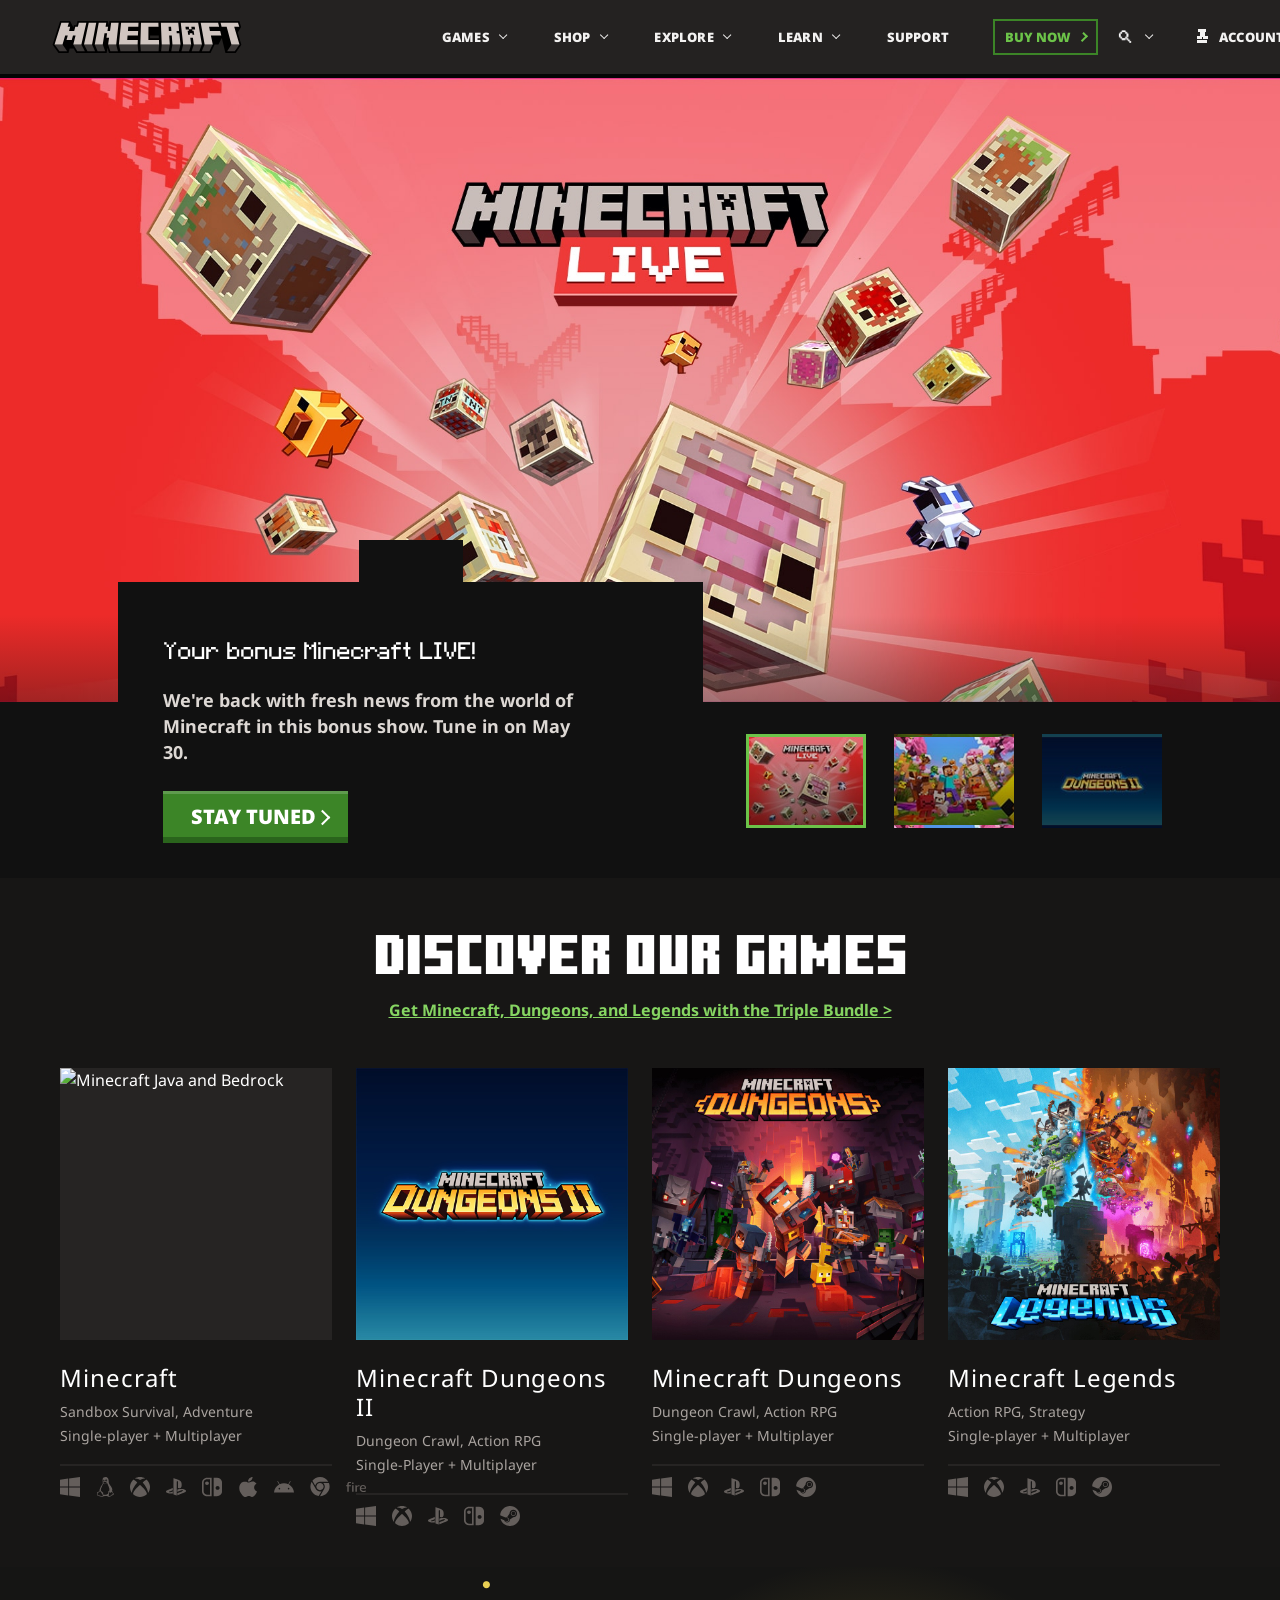
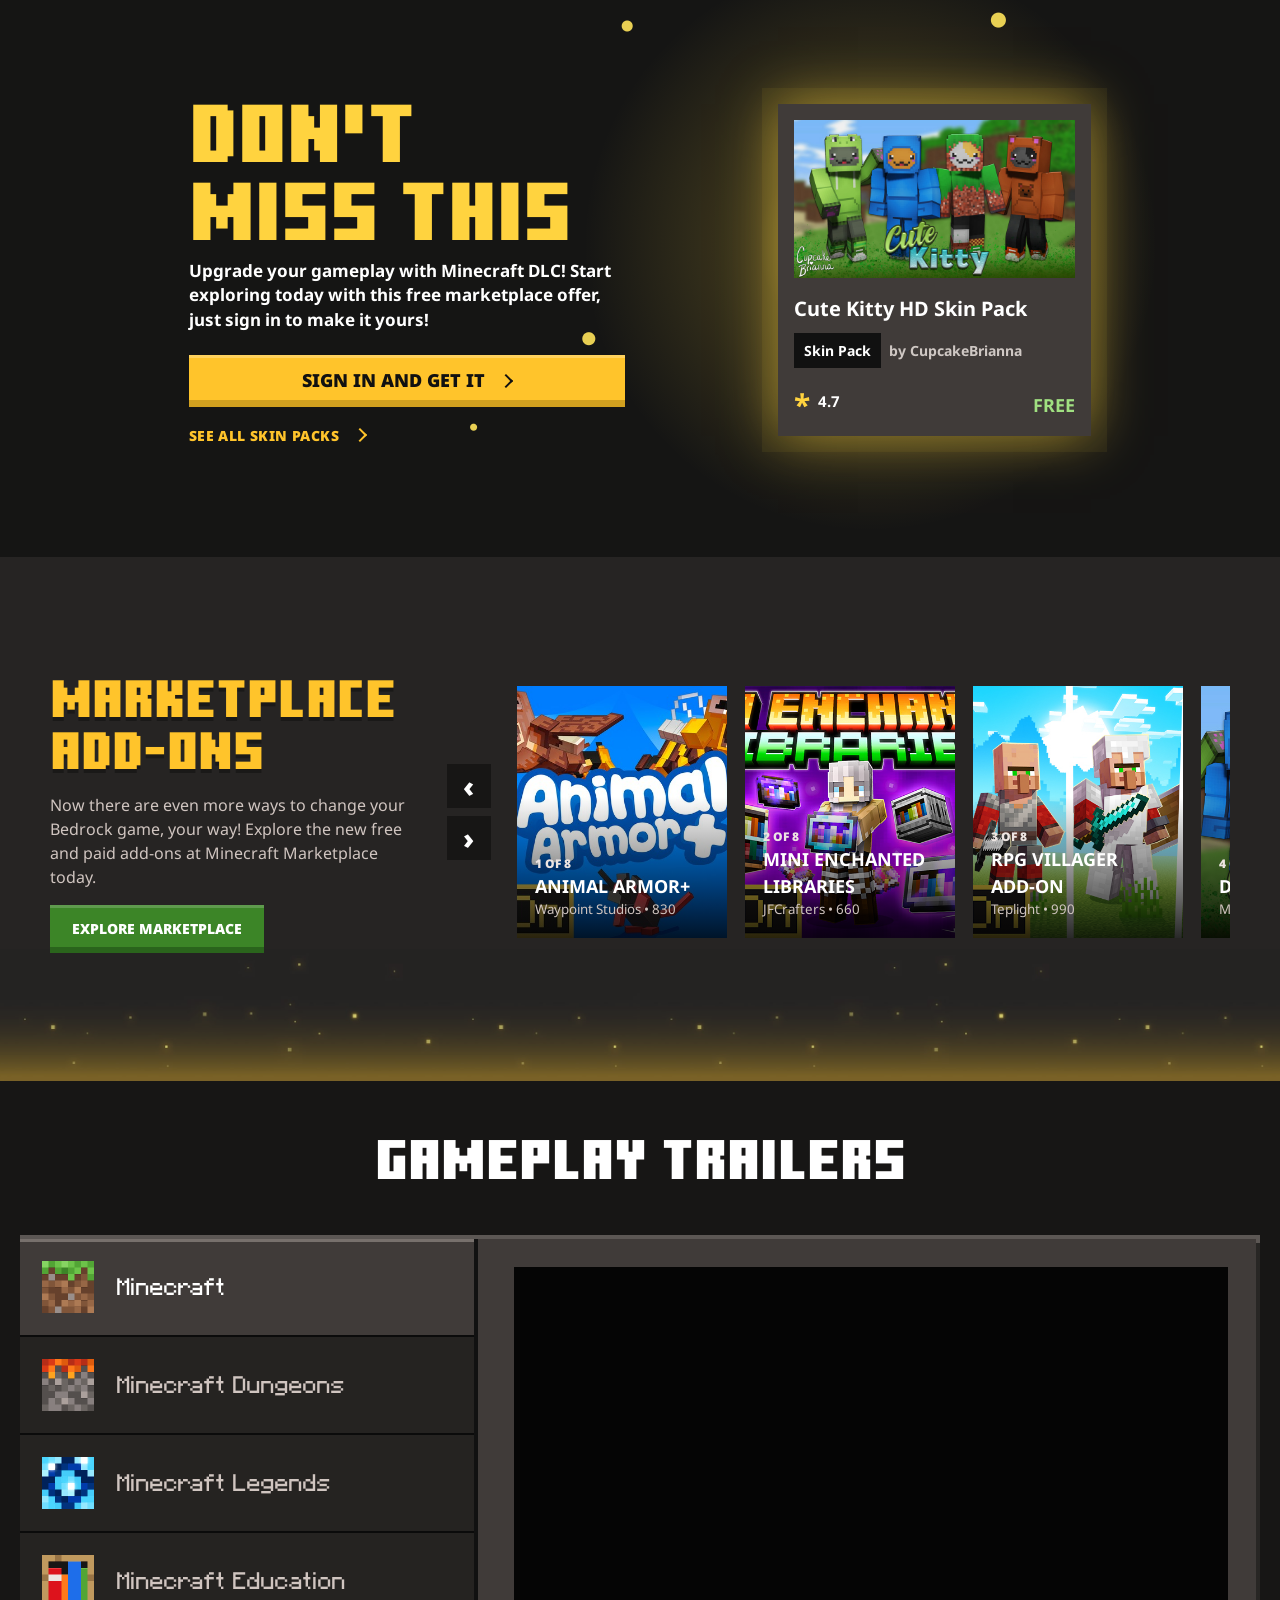
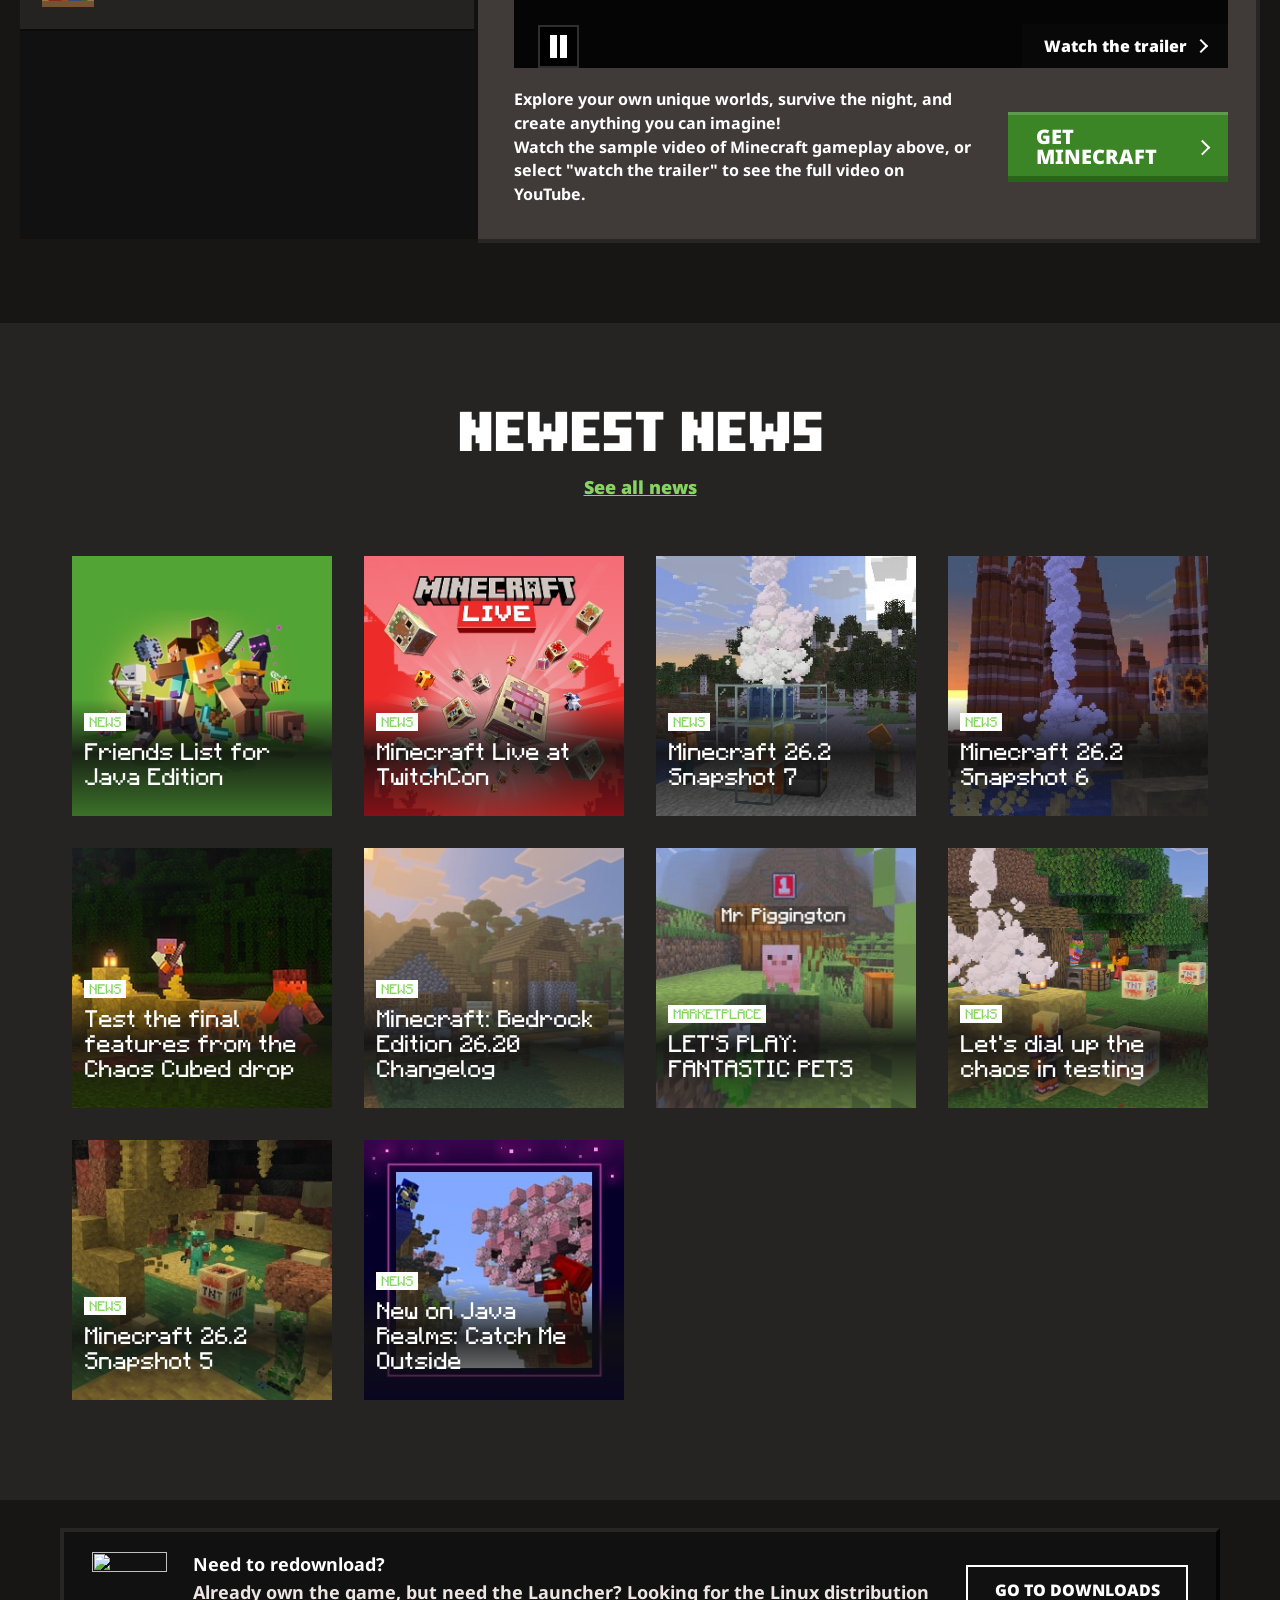
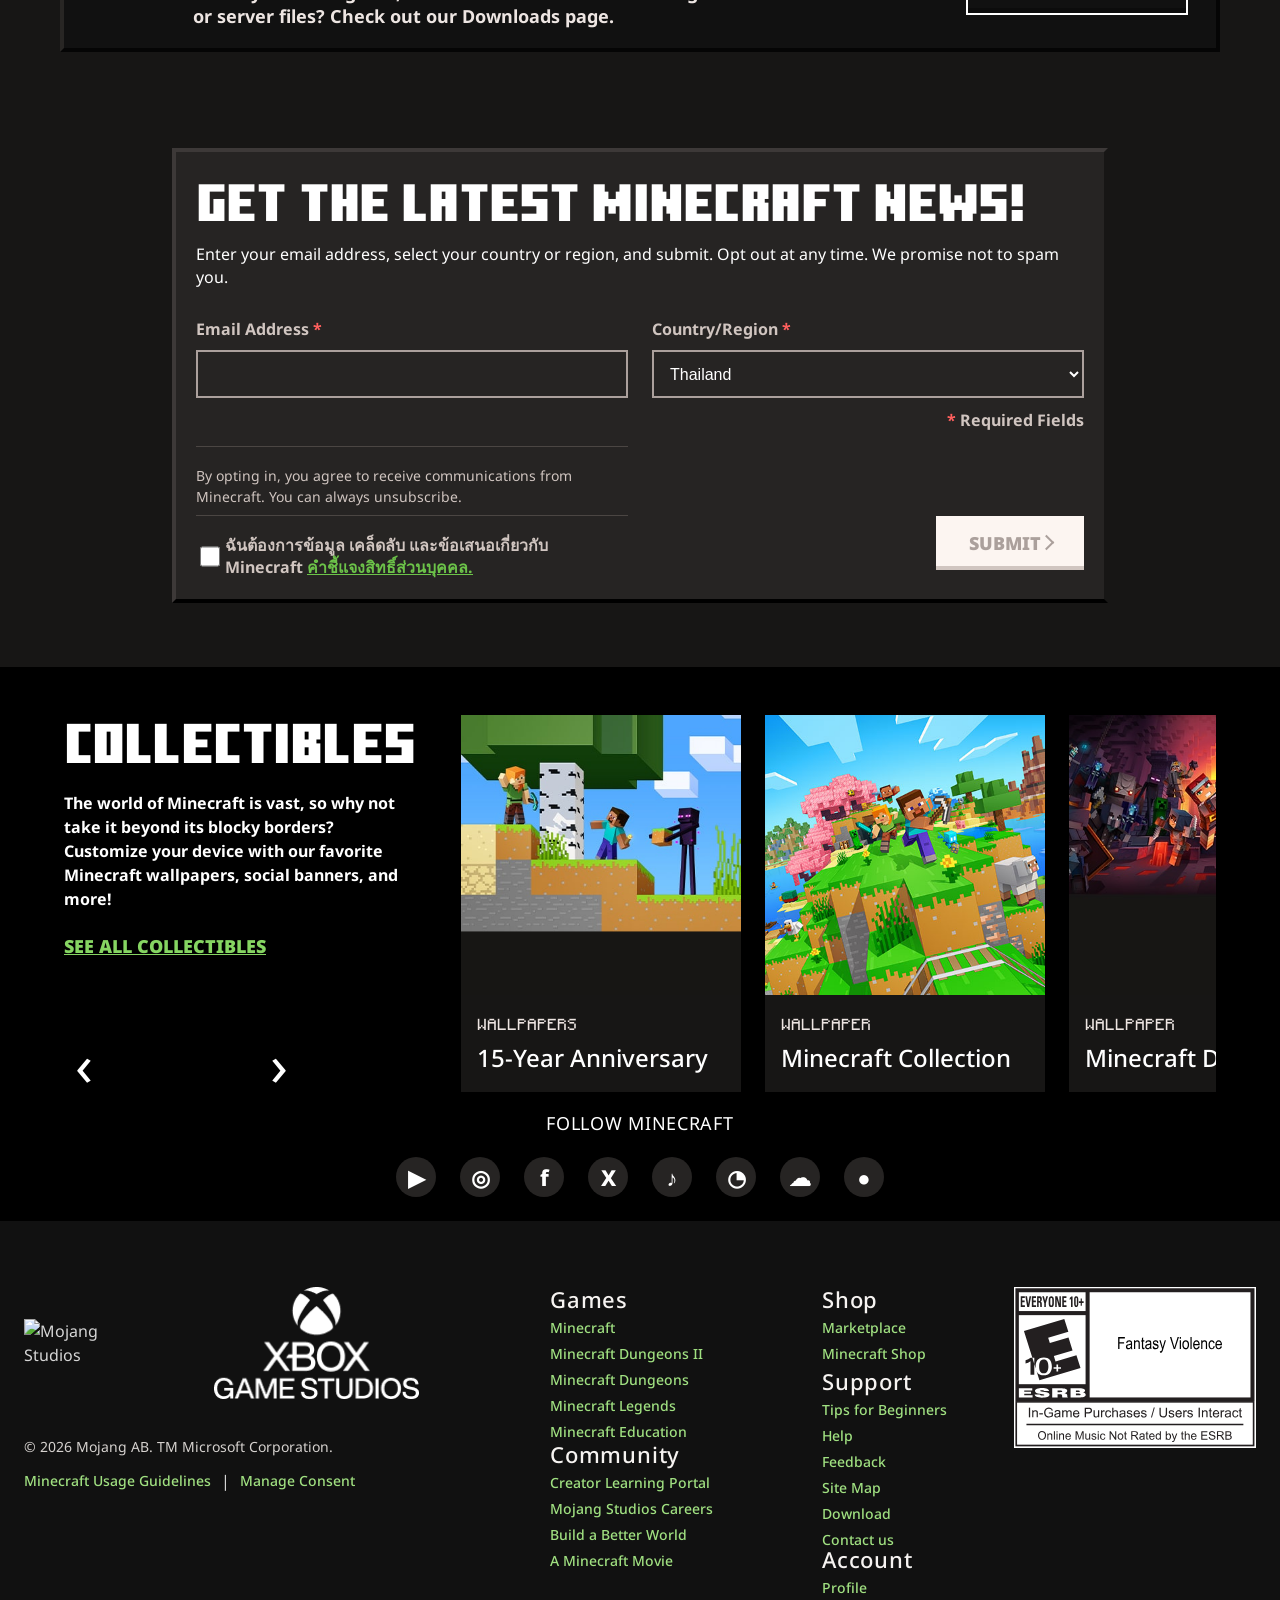
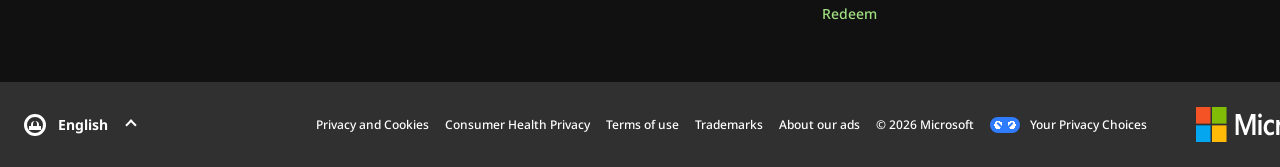
==== commit 1ada8726: "refactor: replace legacy assets and stylesheets with modular design tokens, base resets, and UI scri" ====
--- a/index.html
+++ b/index.html
@@ -6,8 +6,8 @@
     <meta name="viewport" content="width=device-width, initial-scale=1.0">
     <meta name="description" content="Minecraft homepage clone for a web technology project.">
     <title>Minecraft • Akalak Kruaboon</title>
-    <link rel="stylesheet" href="./styles/base.css">
-    <script src="./scripts/main.js" defer></script>
+    <link rel="stylesheet" href="./styles/design-tokens.css">
+    <script src="./scripts/ui-interactions.js" defer></script>
 </head>
 
 <body>
--- a/styles/design-tokens.css
+++ b/styles/design-tokens.css
@@ -0,0 +1,176 @@
+@import url("./base-reset.css");
+@import url("./layout.css");
+
+:root {
+    --mc-core-green-6: #2a641c;
+    --mc-core-green-5: #3c8527;
+    --mc-core-green-4: #52a535;
+    --mc-core-green-3: #6cc349;
+    --mc-core-green-2: #86d562;
+    --mc-core-green-1: #a0e081;
+    --mc-core-grey-6: #262423;
+    --mc-core-grey-5: #3d3938;
+    --mc-core-grey-4: #6b6562;
+    --mc-core-grey-3: #aba09c;
+    --mc-core-grey-2: #d0c5c0;
+    --mc-core-grey-1: #ede5e2;
+    --mc-core-rich-black: #000;
+    --mc-core-off-black: #171615;
+    --mc-core-black: #050505;
+    --mc-core-white: #fff;
+    --mc-core-off-white: #fcf5f1;
+    --mc-core-focus: #1157be;
+    --mc-core-warning: #ca3636;
+    --mc-dungeons-orange-4: #ffa41f;
+    --mc-legends-blue-5: #00215c;
+    --mc-marketplace-gold-3: #ffc42b;
+    --mc-core-paper: #111;
+    --mc-core-pale: #f3f2f1;
+    --mc-default-fontlist: "Noto Sans", "Helvetica Neue", Helvetica, Arial, sans-serif;
+    --mc-display-fontlist: "MinecraftTenv2", "MinecraftTen", "Noto Sans", "Helvetica Neue", Helvetica, Arial, sans-serif;
+    --mc-seven-fontlist: "MinecraftSeven-v2", "MinecraftSeven", "Noto Sans", "Helvetica Neue", Helvetica, Arial, sans-serif;
+    --header-height: 78px;
+    --page-max: 1180px;
+    --shadow-block: 0 12px 0 rgba(0, 0, 0, 0.35);
+    --mc-duration-quick: 120ms;
+    --mc-duration-normal: 160ms;
+    --mc-duration-smooth: 180ms;
+    --mc-duration-slow: 220ms;
+    --mc-elevated-surface: rgba(38, 36, 35, 0.94);
+    --mc-shadow-strong: rgba(0, 0, 0, 0.35);
+    --mc-shadow-mid-tone: rgba(17, 17, 17, 0.34);
+    --mc-shadow-mid-fade: rgba(17, 17, 17, 0.88);
+}
+
+@font-face {
+    font-family: "Noto Sans";
+    src: url("../assets/fonts/Noto_Sans/NotoSans-VariableFont_wdth,wght.ttf");
+    font-style: normal;
+    font-weight: 100 900;
+    font-display: swap;
+    text-rendering: optimizeLegibility;
+}
+
+@font-face {
+    font-family: "MinecraftSeven-v2";
+    src: url("../assets/fonts/minecraft/Minecraft-Seven_v2.woff2") format("woff2"),
+        url("../assets/fonts/minecraft/Minecraft-Seven_v2.woff") format("woff"),
+        url("../assets/fonts/minecraft/Minecraft-Seven_v2.ttf") format("truetype");
+    font-style: normal;
+    font-weight: 400;
+    font-display: swap;
+    text-rendering: optimizeLegibility;
+}
+
+@font-face {
+    font-family: "MinecraftSeven";
+    src: url("../assets/fonts/minecraft/MinecraftSeven.woff") format("woff"),
+        url("../assets/fonts/minecraft/MinecraftSeven.ttf") format("truetype");
+    font-style: normal;
+    font-weight: 400;
+    font-display: swap;
+    text-rendering: optimizeLegibility;
+}
+
+@font-face {
+    font-family: "MinecraftTen";
+    src: url("../assets/fonts/minecraft/MinecraftTen.woff") format("woff"),
+        url("../assets/fonts/minecraft/MinecraftTen.ttf") format("truetype");
+    font-style: normal;
+    font-weight: 400;
+    font-display: swap;
+    text-rendering: optimizeLegibility;
+}
+
+@font-face {
+    font-family: "MinecraftTenv2";
+    src: url("../assets/fonts/minecraft/Minecraft-Tenv2.woff2") format("woff2"),
+        url("../assets/fonts/minecraft/Minecraft-Tenv2.woff") format("woff"),
+        url("../assets/fonts/minecraft/Minecraft-Tenv2.ttf") format("truetype");
+    font-style: normal;
+    font-weight: 400;
+    font-display: swap;
+    text-rendering: optimizeLegibility;
+}
+
+*,
+*::before,
+*::after {
+    box-sizing: border-box;
+}
+
+html {
+    scroll-behavior: smooth;
+    overflow-x: hidden;
+}
+
+body {
+    margin: 0;
+    background: var(--mc-core-off-black);
+    color: var(--mc-core-white);
+    font-family: var(--mc-default-fontlist);
+    font-size: 16px;
+    line-height: 1.5;
+    overflow-x: hidden;
+}
+
+body.is-locked {
+    overflow: hidden;
+}
+
+img,
+video {
+    display: block;
+    max-width: 100%;
+}
+
+a {
+    color: inherit;
+}
+
+button,
+input {
+    font: inherit;
+}
+
+button {
+    border: 0;
+    cursor: pointer;
+}
+
+button:focus-visible,
+a:focus-visible,
+input:focus-visible {
+    box-shadow: 0 0 0 2px var(--mc-core-white);
+    outline: 3px solid var(--mc-core-focus);
+    outline-offset: 2px;
+}
+
+.page-shell {
+    width: min(calc(100% - 32px), var(--page-max));
+    margin-inline: auto;
+}
+
+.skip-link {
+    position: fixed;
+    top: 12px;
+    left: 12px;
+    z-index: 1200;
+    transform: translateY(-260%);
+    background: var(--mc-core-white);
+    color: var(--mc-core-off-black);
+    padding: 10px 14px;
+}
+
+.skip-link:focus {
+    transform: translateY(0);
+}
+
+.sr-only {
+    position: absolute;
+    width: 1px;
+    height: 1px;
+    overflow: hidden;
+    clip: rect(0, 0, 0, 0);
+    white-space: nowrap;
+}
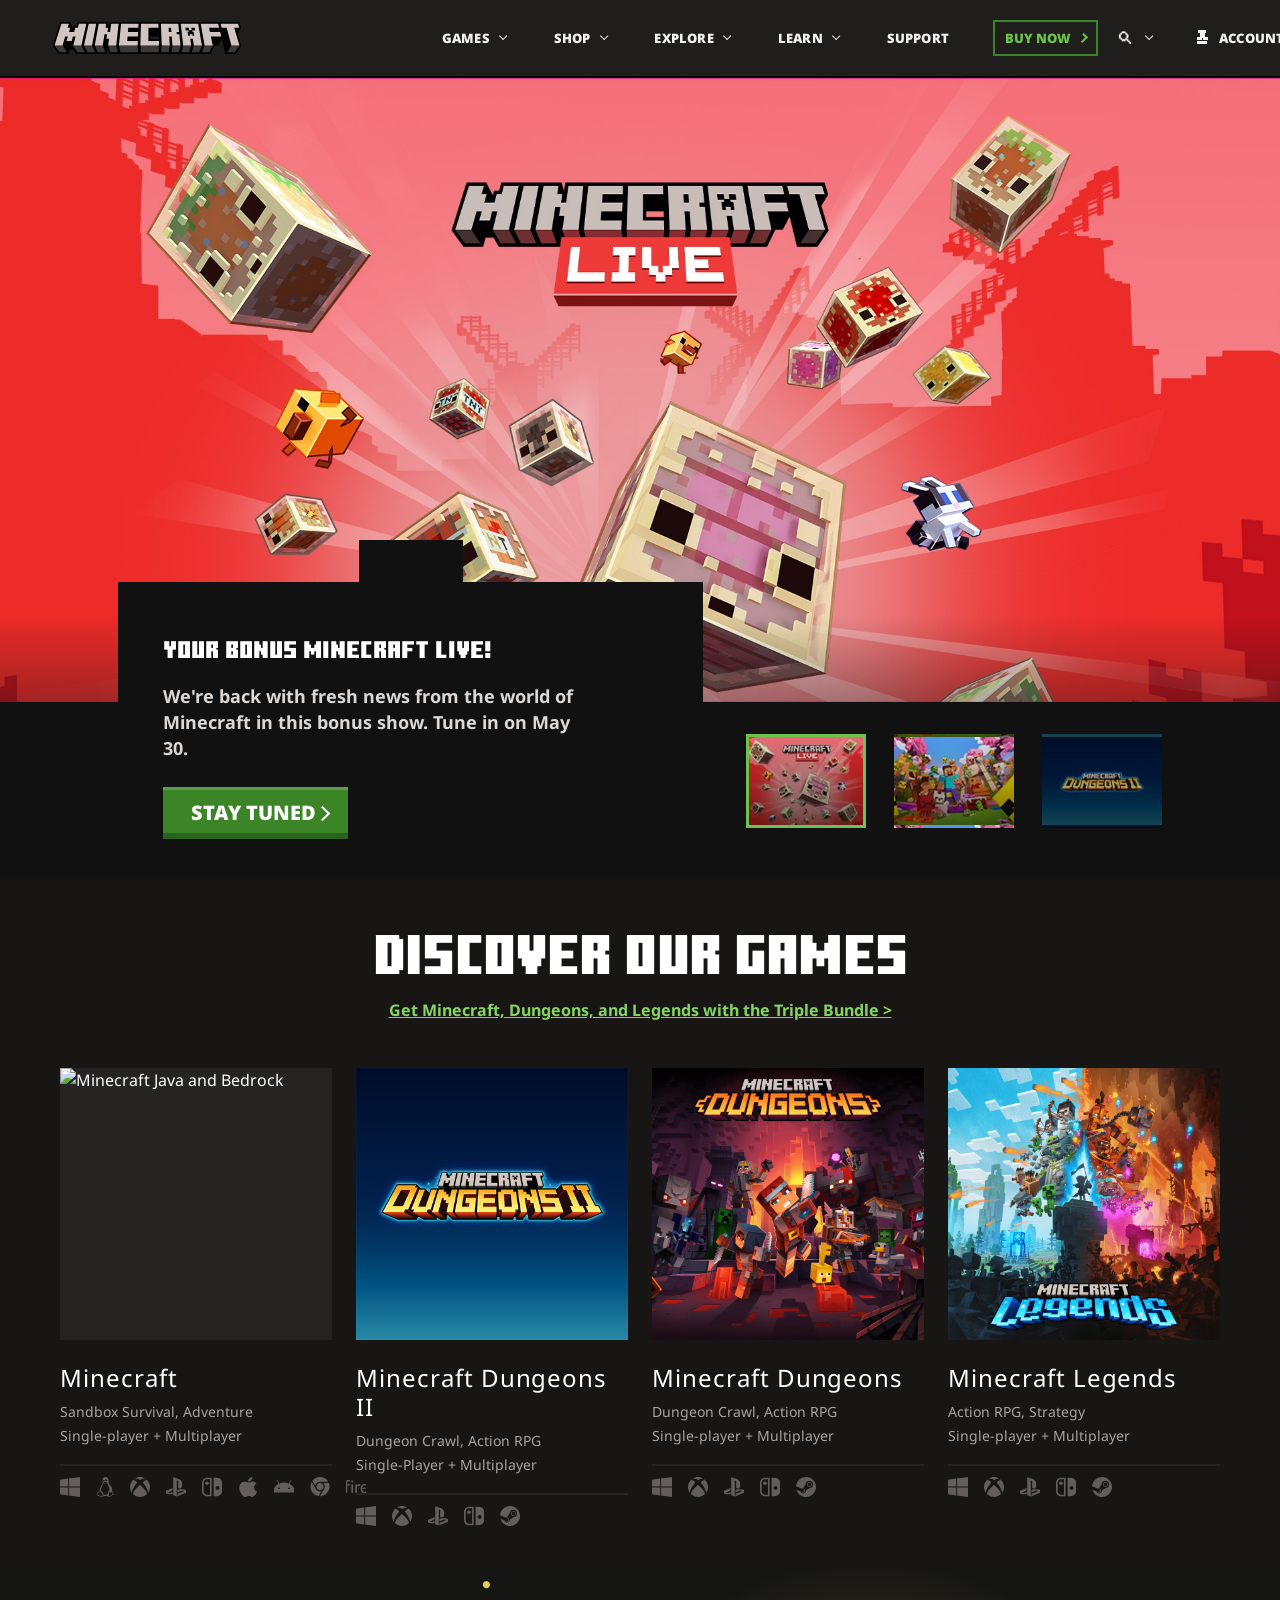
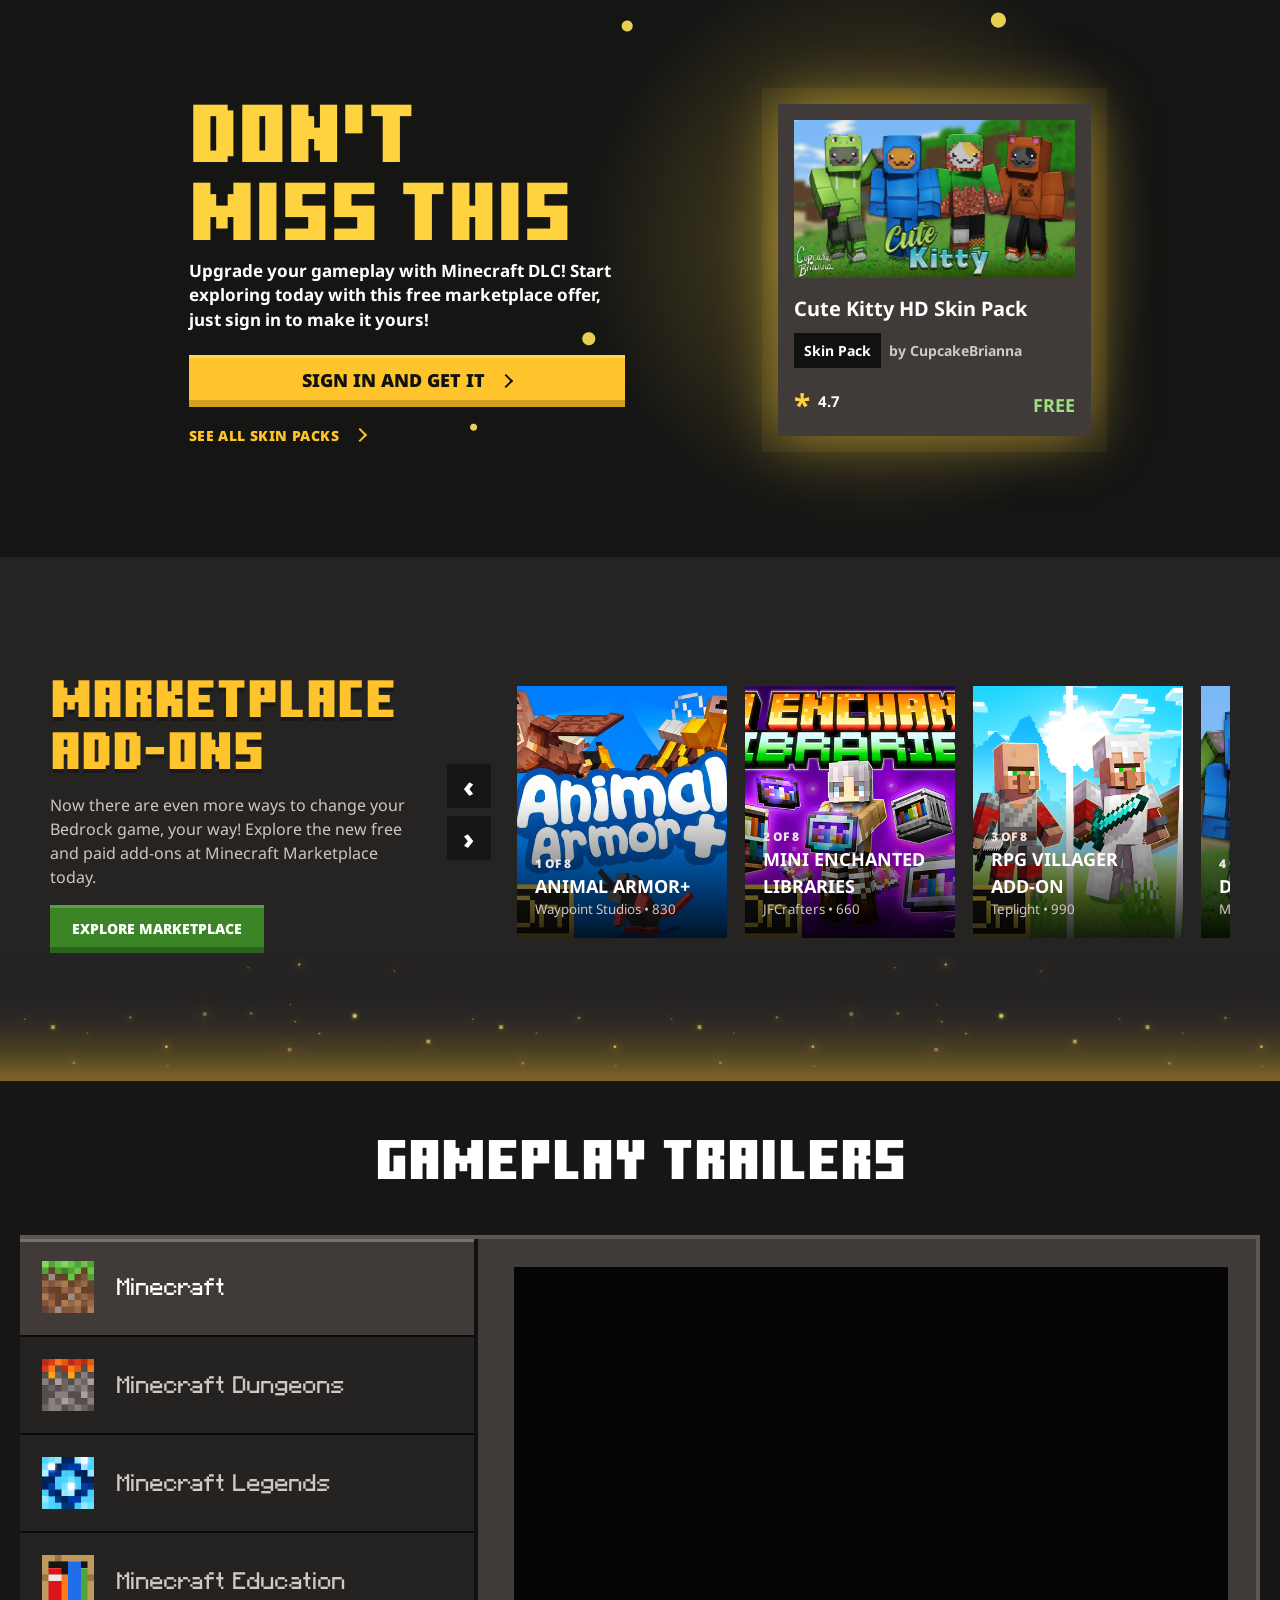
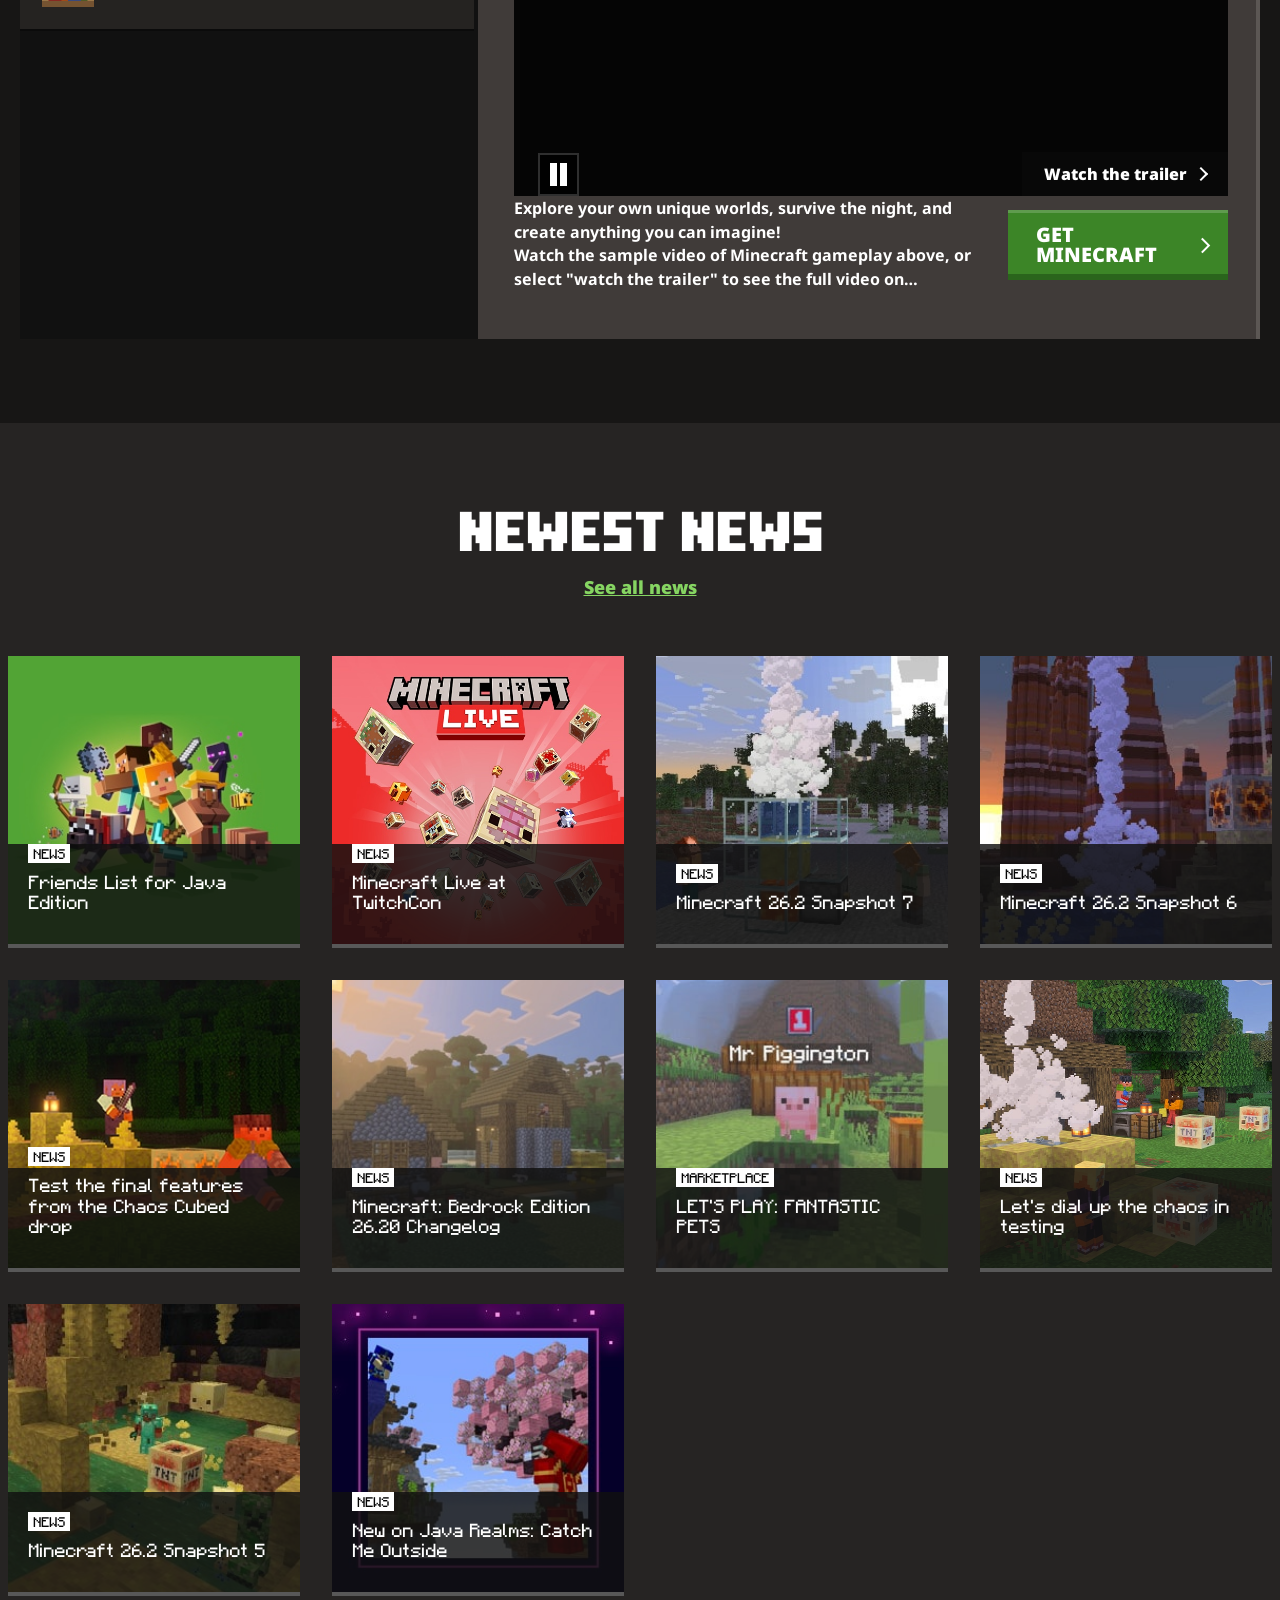
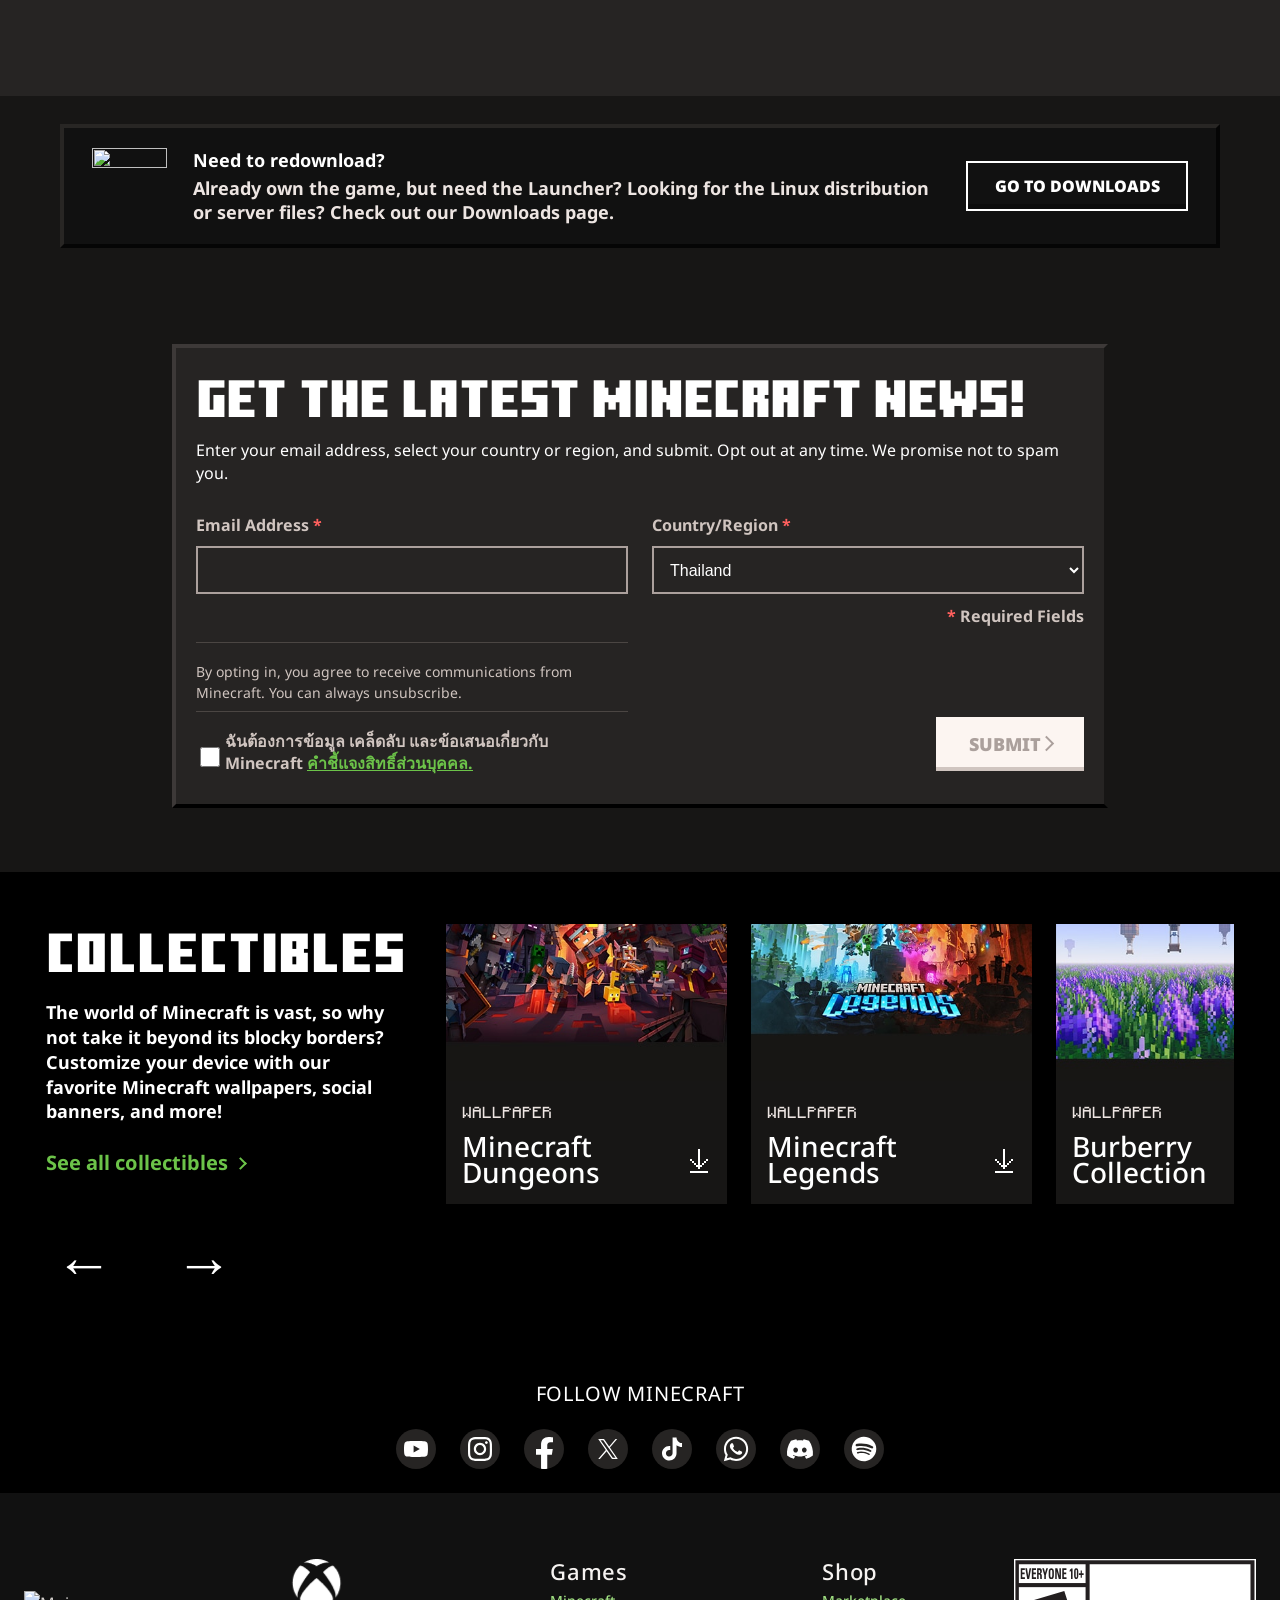
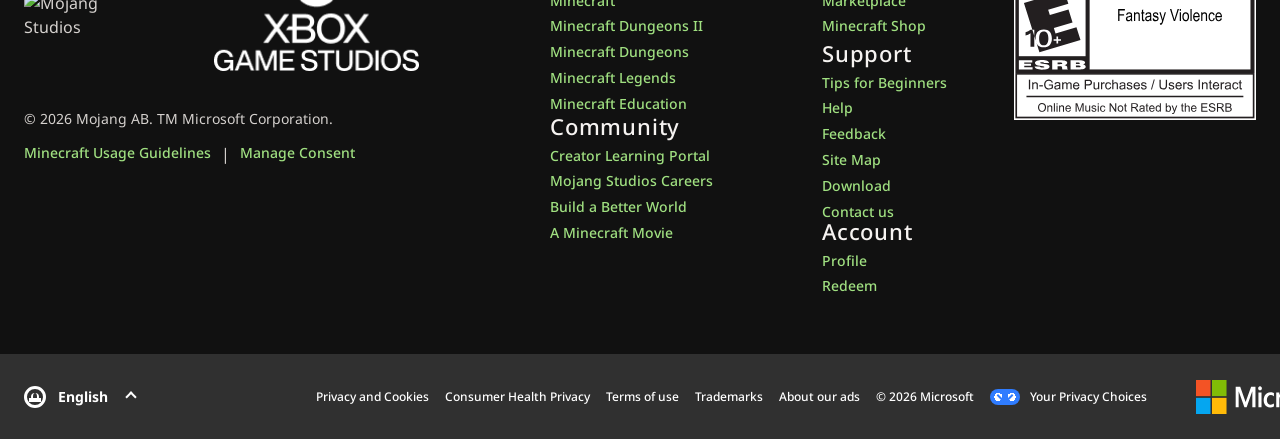
==== commit 38c55719: "Add social media SVG icons and enhance UI with new animations and responsive styles - Added new SVG " ====
--- a/index.html
+++ b/index.html
@@ -7,7 +7,6 @@
     <meta name="description" content="Minecraft homepage clone for a web technology project.">
     <title>Minecraft • Akalak Kruaboon</title>
     <link rel="stylesheet" href="./styles/design-tokens.css">
-    <script src="./scripts/ui-interactions.js" defer></script>
 </head>
 
 <body>
@@ -18,6 +17,8 @@
             <a class="brand-link" href="./index.html" aria-label="Minecraft home">
                 <img src="./assets/svg/logo.svg" class="brand-logo" alt="Minecraft">
             </a>
+
+            <a class="mobile-buy-now-link" href="#games-title">Buy Now</a>
 
             <button class="menu-toggle" type="button" aria-label="Open menu" aria-expanded="false"
                 data-menu-toggle>
@@ -54,6 +55,8 @@
 
         <div class="mega-panel" data-panel="games" hidden>
             <div class="mega-shell">
+                <button class="mega-back" type="button" data-mobile-back>Back</button>
+                <h2 class="mobile-panel-title">Games</h2>
                 <div class="mega-tabs" role="tablist" aria-label="Games menu">
                     <button class="mega-tab is-active" type="button" role="tab" aria-selected="true"
                         data-mega-tab="minecraft">Minecraft Java & Bedrock</button>
@@ -162,6 +165,8 @@
 
         <div class="mega-panel" data-panel="shop" hidden>
             <div class="mega-shell mega-shell--simple">
+                <button class="mega-back" type="button" data-mobile-back>Back</button>
+                <h2 class="mobile-panel-title">Shop</h2>
                 <div class="mega-tabs" role="presentation">
                     <button class="mega-tab is-active" type="button">Marketplace</button>
                     <button class="mega-tab" type="button">Merch</button>
@@ -197,6 +202,8 @@
 
         <div class="mega-panel" data-panel="explore" hidden>
             <div class="mega-shell mega-shell--simple">
+                <button class="mega-back" type="button" data-mobile-back>Back</button>
+                <h2 class="mobile-panel-title">Explore</h2>
                 <div class="mega-tabs" role="presentation">
                     <button class="mega-tab is-active" type="button">News</button>
                     <button class="mega-tab" type="button">Community</button>
@@ -233,6 +240,8 @@
 
         <div class="mega-panel" data-panel="learn" hidden>
             <div class="mega-shell mega-shell--simple">
+                <button class="mega-back" type="button" data-mobile-back>Back</button>
+                <h2 class="mobile-panel-title">Learn</h2>
                 <div class="mega-tabs" role="presentation">
                     <button class="mega-tab is-active" type="button">Start Here</button>
                     <button class="mega-tab" type="button">Education</button>
@@ -307,7 +316,8 @@
         <h1 class="sr-only">Welcome to the official site of Minecraft</h1>
 
         <section class="hero-section" aria-label="Featured Minecraft news">
-            <div class="hero-media" data-hero-media>
+            <div class="hero-media" data-hero-media data-theme="live"
+                style="--hero-image: url('../assets/images/minecraft/Homepage_Hero-A-1920_MCL-Twitch-26_2560x932_01.jpg');">
                 <video class="hero-video" loop autoplay muted playsinline
                     src="./assets/video/Homepage_Ambient-Hero-A_SPGD-26-Takeover_1800x1080.mp4">
                 </video>
@@ -323,15 +333,26 @@
                 </article>
 
                 <div class="hero-tabs" role="tablist" aria-label="Featured slides">
-                    <button class="hero-tab is-active" type="button" role="tab" aria-selected="true" data-slide="0"
+                    <button class="hero-tab is-active" type="button" role="tab" aria-selected="true"
+                        data-title="Your bonus Minecraft LIVE!"
+                        data-copy="We're back with fresh news from the world of Minecraft in this bonus show. Tune in on May 30."
+                        data-cta="Stay tuned" data-href="#news-title" data-theme="live"
+                        data-image="../assets/images/minecraft/Homepage_Hero-A-1920_MCL-Twitch-26_2560x932_01.jpg"
                         style="--tab-image: url('../assets/images/minecraft/Homepage_Hero-A-Thumbnail-0_MCL-Twitch-26_220x97_01.png');">
                         <span>Minecraft LIVE</span>
                     </button>
-                    <button class="hero-tab" type="button" role="tab" aria-selected="false" data-slide="1"
+                    <button class="hero-tab" type="button" role="tab" aria-selected="false"
+                        data-title="The Tiny Takeover drop"
+                        data-copy="New versions of baby mobs are causing cuteness overload across biomes and builds. Collect, cuddle, and coo over our new tiny rascals."
+                        data-cta="See game drop" data-href="#news-title" data-theme="tiny" data-video="true"
                         style="--tab-image: url('../assets/images/minecraft/Homepage_Hero-A-Spring-Drop-26-Thumbnail-0_Image-ID_220x97.jpg');">
                         <span>Tiny Takeover</span>
                     </button>
-                    <button class="hero-tab" type="button" role="tab" aria-selected="false" data-slide="2"
+                    <button class="hero-tab" type="button" role="tab" aria-selected="false"
+                        data-title="Minecraft Dungeons II"
+                        data-copy="Return to the world of Minecraft Dungeons in an all-new action RPG adventure. Wishlist today to stay up to date on what's coming next."
+                        data-cta="Get details" data-href="#games-title" data-theme="dungeons"
+                        data-image="../assets/images/minecraft/MCD2_Wishlist_Homepage_2560x932.jpg"
                         style="--tab-image: url('../assets/images/minecraft/MCD2_Wishlist_Homepage_220x97.jpg');">
                         <span>Dungeons II</span>
                     </button>
@@ -339,7 +360,7 @@
             </div>
         </section>
 
-        <section class="section-block page-shell discover-section" aria-labelledby="games-title">
+        <section class="section-block page-shell discover-section reveal" aria-labelledby="games-title">
             <div class="section-heading">
                 <h2 id="games-title">Discover our games</h2>
                 <a href="#games-title">Get Minecraft, Dungeons,
@@ -418,7 +439,7 @@
             </div>
         </section>
 
-        <section class="miss-section" aria-labelledby="miss-title">
+        <section class="miss-section reveal" aria-labelledby="miss-title">
             <div class="page-shell miss-shell">
                 <div class="miss-copy">
                     <h2 id="miss-title">Don't<br>Miss This</h2>
@@ -440,7 +461,7 @@
             </div>
         </section>
 
-        <section class="marketplace-section" aria-labelledby="marketplace-title">
+        <section class="marketplace-section reveal" aria-labelledby="marketplace-title">
             <div class="page-shell market-shell">
                 <div class="market-copy market-copy--center">
                     <h2 id="marketplace-title">Marketplace Add-Ons</h2>
@@ -449,10 +470,10 @@
                     <a class="btn-primary" href="#marketplace-title">Explore Marketplace</a>
                 </div>
                 <div class="carousel-actions" aria-label="Marketplace controls">
-                    <button class="square-button" type="button" data-market-prev aria-label="Previous slide">‹</button>
-                    <button class="square-button" type="button" data-market-next aria-label="Next slide">›</button>
-                </div>
-                <div class="addon-track" data-market-track aria-label="Featured marketplace add-ons">
+                    <button class="square-button" type="button" data-scroll-track="#market-track" data-scroll-dir="prev" aria-label="Previous slide">‹</button>
+                    <button class="square-button" type="button" data-scroll-track="#market-track" data-scroll-dir="next" aria-label="Next slide">›</button>
+                </div>
+                <div class="addon-track" id="market-track" aria-label="Featured marketplace add-ons">
                     <article style="--tile-image: url('../assets/images/AnimalArmor_Thumbnail_0.jpg');"><span>1 of 8</span><strong>Animal Armor+</strong><small>Waypoint Studios • 830</small>
                     </article>
                     <article style="--tile-image: url('../assets/images/jfc_mel_Thumbnail_0.jpg');"><span>2 of 8</span><strong>Mini Enchanted Libraries</strong><small>JFCrafters •
@@ -467,31 +488,51 @@
             </div>
         </section>
 
-        <section class="section-block page-shell trailer-section" aria-labelledby="trailers-title">
+        <section class="section-block page-shell trailer-section reveal" aria-labelledby="trailers-title">
             <div class="section-heading">
                 <h2 id="trailers-title">Gameplay Trailers</h2>
             </div>
 
             <div class="trailer-showcase">
                 <div class="trailer-tabs" role="tablist" aria-label="Gameplay trailer tabs">
-                    <button class="trailer-tab is-active" type="button" data-trailer="minecraft">
+                    <button class="trailer-tab is-active" type="button"
+                        data-title="Minecraft"
+                        data-copy="Explore your own unique worlds, survive the night, and create anything you can imagine!"
+                        data-note="Watch the sample video of Minecraft gameplay above, or select &quot;watch the trailer&quot; to see the full video on YouTube."
+                        data-cta="Get Minecraft" data-href="#games-title" data-youtube="#trailers-title"
+                        data-video="./assets/video/Homepage_Gameplay-Trailer_MC-OV_1080x720.mp4">
                         <img class="trailer-icon" src="./assets/images/minecraft/Homepage_Gameplay-Trailer_MC-OV-logo_300x300.png"
                             alt="" aria-hidden="true">
                         <span>Minecraft</span>
                     </button>
-                    <button class="trailer-tab" type="button" data-trailer="dungeons">
+                    <button class="trailer-tab" type="button"
+                        data-title="Minecraft Dungeons"
+                        data-copy="Discover an action-adventure game inspired by classic dungeon crawlers."
+                        data-note="Watch the sample video of Minecraft Dungeons gameplay above, or select &quot;watch the trailer&quot; to see the full video on YouTube."
+                        data-cta="Learn More" data-href="#games-title" data-youtube="#trailers-title"
+                        data-video="./assets/video/Homepage_Gameplay-Trailer_MC-Dungeons_1080x720.mp4">
                         <img class="trailer-icon"
                             src="./assets/images/minecraft/Homepage_Gameplay-Trailer_MC-Dungeons-logo_300x300.png"
                             alt="" aria-hidden="true">
                         <span>Minecraft Dungeons</span>
                     </button>
-                    <button class="trailer-tab" type="button" data-trailer="legends">
+                    <button class="trailer-tab" type="button"
+                        data-title="Minecraft Legends"
+                        data-copy="Lead your allies in heroic battles in the action-strategy game Minecraft Legends."
+                        data-note="Watch the sample video of Minecraft Legends gameplay above, or select &quot;watch the trailer&quot; to see the full video on YouTube."
+                        data-cta="Learn More" data-href="#games-title" data-youtube="#trailers-title"
+                        data-video="./assets/video/Homepage_Gameplay-Trailer_MC-Legends_1080x720.mp4">
                         <img class="trailer-icon"
                             src="./assets/images/minecraft/Homepage_Gameplay-Trailer_MC-Legends-logo_300x300.png"
                             alt="" aria-hidden="true">
                         <span>Minecraft Legends</span>
                     </button>
-                    <button class="trailer-tab" type="button" data-trailer="education">
+                    <button class="trailer-tab" type="button"
+                        data-title="Minecraft Education"
+                        data-copy="A game-based learning platform supporting thousands of educators in over 100 countries."
+                        data-note="Watch the sample video of Minecraft Education gameplay above, or select &quot;watch the trailer&quot; to see the full video on YouTube."
+                        data-cta="Learn More" data-href="#games-title" data-youtube="#trailers-title"
+                        data-video="./assets/video/Homepage_Gameplay-Trailer_MC-EDU_1080x720.mp4">
                         <img class="trailer-icon"
                             src="./assets/images/minecraft/Homepage_Gameplay-Trailer_MC-Education-logo_300x300.png"
                             alt="" aria-hidden="true">
@@ -522,7 +563,7 @@
             </div>
         </section>
 
-        <section class="news-section" aria-labelledby="news-title">
+        <section class="news-section reveal" aria-labelledby="news-title">
             <div class="page-shell">
                 <div class="section-heading section-heading--row">
                     <h2 id="news-title">Newest news</h2>
@@ -638,16 +679,16 @@
                     <a class="text-link" href="#collectibles-title">See all collectibles</a>
                 </div>
                 <div class="carousel-actions">
-                    <button class="square-button" type="button" data-collect-prev aria-label="Previous slide">‹</button>
-                    <button class="square-button" type="button" data-collect-next aria-label="Next slide">›</button>
-                </div>
-                <div class="collect-track" data-collect-track>
-                    <button style="--tile-image: url('../assets/images/minecraft/15YA-Hub_Collectables-Carousel-H-0_15YA_414x414_01.jpg');"><span>Wallpapers</span><strong>15-Year Anniversary</strong></button>
-                    <button style="--tile-image: url('../assets/images/minecraft/Homepage_Collectables-Carousel-H_Java-Bedrock_414x414_01.jpg');"><span>Wallpaper</span><strong>Minecraft Collection</strong></button>
-                    <button style="--tile-image: url('../assets/images/minecraft/Homepage_Collectables-Carousel-H-0_MCD_414x414_01.jpg');"><span>Wallpaper</span><strong>Minecraft Dungeons</strong></button>
-                    <button style="--tile-image: url('../assets/images/minecraft/Homepage_Collectables-Carousel-H-0_MCL_414x414_01.jpg');"><span>Wallpaper</span><strong>Minecraft Legends</strong></button>
-                    <button style="--tile-image: url('../assets/images/minecraft/Homepage_Collectables-Carousel-H-0_Burberry_414x414_01.jpg');"><span>Wallpaper</span><strong>Burberry Collection</strong></button>
-                    <button style="--tile-image: url('../assets/images/minecraft/Homepage_Collectables-Carousel-H-0_Crocs_414x414_01.jpg');"><span>Wallpaper</span><strong>Crocs Collections</strong></button>
+                    <button class="square-button" type="button" data-scroll-track="#collect-track" data-scroll-dir="prev" aria-label="Previous slide">‹</button>
+                    <button class="square-button" type="button" data-scroll-track="#collect-track" data-scroll-dir="next" aria-label="Next slide">›</button>
+                </div>
+                <div class="collect-track" id="collect-track">
+                    <button style="--tile-image: url('../assets/images/minecraft/Homepage_Collectables-Carousel-H-0_MCD_414x414_01.jpg');"><span>Wallpaper</span><strong>Minecraft Dungeons</strong><img class="collect-download-icon" src="./assets/svg/ui/download.svg" alt="" aria-hidden="true"></button>
+                    <button style="--tile-image: url('../assets/images/minecraft/Homepage_Collectables-Carousel-H-0_MCL_414x414_01.jpg');"><span>Wallpaper</span><strong>Minecraft Legends</strong><img class="collect-download-icon" src="./assets/svg/ui/download.svg" alt="" aria-hidden="true"></button>
+                    <button style="--tile-image: url('../assets/images/minecraft/Homepage_Collectables-Carousel-H-0_Burberry_414x414_01.jpg');"><span>Wallpaper</span><strong>Burberry Collection</strong><img class="collect-download-icon" src="./assets/svg/ui/download.svg" alt="" aria-hidden="true"></button>
+                    <button style="--tile-image: url('../assets/images/minecraft/Homepage_Collectables-Carousel-H-0_Crocs_414x414_01.jpg');"><span>Wallpaper</span><strong>Crocs Collection</strong><img class="collect-download-icon" src="./assets/svg/ui/download.svg" alt="" aria-hidden="true"></button>
+                    <button style="--tile-image: url('../assets/images/minecraft/15YA-Hub_Collectables-Carousel-H-0_15YA_414x414_01.jpg');"><span>Wallpapers</span><strong>15-Year Anniversary</strong><img class="collect-download-icon" src="./assets/svg/ui/download.svg" alt="" aria-hidden="true"></button>
+                    <button style="--tile-image: url('../assets/images/minecraft/Homepage_Collectables-Carousel-H_Java-Bedrock_414x414_01.jpg');"><span>Wallpaper</span><strong>Minecraft Collection</strong><img class="collect-download-icon" src="./assets/svg/ui/download.svg" alt="" aria-hidden="true"></button>
                 </div>
             </div>
         </section>
@@ -656,14 +697,14 @@
             <div class="page-shell">
                 <h2 id="follow-title">Follow Minecraft</h2>
                 <nav aria-label="Social links">
-                    <a href="#follow-title" aria-label="Minecraft on YouTube">▶</a>
-                    <a href="#follow-title" aria-label="Minecraft on Instagram">◎</a>
-                    <a href="#follow-title" aria-label="Minecraft on Facebook">f</a>
-                    <a href="#follow-title" aria-label="Minecraft on X">X</a>
-                    <a href="#follow-title" aria-label="Minecraft on TikTok">♪</a>
-                    <a href="#follow-title" aria-label="Minecraft on WhatsApp">◔</a>
-                    <a href="#follow-title" aria-label="Minecraft on Discord">☁</a>
-                    <a href="#follow-title" aria-label="Minecraft on Spotify">●</a>
+                    <a href="#follow-title" aria-label="Minecraft on YouTube"><img src="./assets/svg/social/youtube.svg" alt=""></a>
+                    <a href="#follow-title" aria-label="Minecraft on Instagram"><img src="./assets/svg/social/instagram.svg" alt=""></a>
+                    <a href="#follow-title" aria-label="Minecraft on Facebook"><img src="./assets/svg/social/facebook.svg" alt=""></a>
+                    <a href="#follow-title" aria-label="Minecraft on X"><img src="./assets/svg/social/x.svg" alt=""></a>
+                    <a href="#follow-title" aria-label="Minecraft on TikTok"><img src="./assets/svg/social/tiktok.svg" alt=""></a>
+                    <a href="#follow-title" aria-label="Minecraft on WhatsApp"><img src="./assets/svg/social/whatsapp.svg" alt=""></a>
+                    <a href="#follow-title" aria-label="Minecraft on Discord"><img src="./assets/svg/social/discord.svg" alt=""></a>
+                    <a href="#follow-title" aria-label="Minecraft on Spotify"><img src="./assets/svg/social/spotify.svg" alt=""></a>
                 </nav>
             </div>
         </section>
@@ -748,6 +789,7 @@
             </a>
         </div>
     </footer>
+    <script src="./scripts/main.js" defer></script>
 </body>
 
 </html>
--- a/styles/design-tokens.css
+++ b/styles/design-tokens.css
@@ -1,5 +1,7 @@
 @import url("./base-reset.css");
 @import url("./layout.css");
+@import url("./animations.css");
+@import url("./responsive.css");
 
 :root {
     --mc-core-green-6: #2a641c;
@@ -19,27 +21,47 @@
     --mc-core-black: #050505;
     --mc-core-white: #fff;
     --mc-core-off-white: #fcf5f1;
+    --mc-core-paper: #111;
+    --mc-core-pale: #f3f2f1;
+    --mc-warm-grey: #aaa4a0;
+    --mc-warm-grey-2: #cfc8c4;
+    --mc-warm-white: #ddd8d4;
+    --mc-warm-light: #d6d2cf;
+    --mc-warm-header: #f6f3f1;
     --mc-core-focus: #1157be;
     --mc-core-warning: #ca3636;
     --mc-dungeons-orange-4: #ffa41f;
     --mc-legends-blue-5: #00215c;
     --mc-marketplace-gold-3: #ffc42b;
-    --mc-core-paper: #111;
-    --mc-core-pale: #f3f2f1;
-    --mc-default-fontlist: "Noto Sans", "Helvetica Neue", Helvetica, Arial, sans-serif;
-    --mc-display-fontlist: "MinecraftTenv2", "MinecraftTen", "Noto Sans", "Helvetica Neue", Helvetica, Arial, sans-serif;
-    --mc-seven-fontlist: "MinecraftSeven-v2", "MinecraftSeven", "Noto Sans", "Helvetica Neue", Helvetica, Arial, sans-serif;
+    --mc-miss-gold: #ffd33f;
+    --mc-sparkle-gold: #ffe45a;
+    --mc-required-red: #ff605e;
+    --mc-privacy-blue: #2f7cff;
+    --mc-elevated-surface: rgba(38, 36, 35, 0.72);
+    --mc-miss-bg: #151514;
+    --mc-miss-card-bg: #403b39;
+    --mc-trailer-bg: #252321;
+    --mc-trailer-border: #5c5754;
+    --mc-trailer-shadow: #77706c;
+    --mc-trailer-tab-border: #0b0b0b;
+    --mc-frame-border: #282624;
+    --mc-newsletter-divider: #4b4643;
+    --mc-legal-bar-bg: #303030;
+    --mc-shadow-strong: rgba(0, 0, 0, 0.35);
+    --mc-shadow-mid-tone: rgba(17, 17, 17, 0.34);
+    --mc-shadow-mid-fade: rgba(17, 17, 17, 0.88);
+    --mc-shadow-btn-active: rgba(0, 0, 0, 0.28);
+    --mc-overlay-border: rgba(208, 197, 192, 0.2);
+    --mc-font-body: "Noto Sans", "Helvetica Neue", Helvetica, Arial, sans-serif;
+    --mc-font-display: "MinecraftTenv2", "MinecraftTen", "Noto Sans", "Helvetica Neue", Helvetica, Arial, sans-serif;
+    --mc-font-pixel: "MinecraftSeven-v2", "MinecraftSeven", "Noto Sans", "Helvetica Neue", Helvetica, Arial, sans-serif;
     --header-height: 78px;
     --page-max: 1180px;
-    --shadow-block: 0 12px 0 rgba(0, 0, 0, 0.35);
     --mc-duration-quick: 120ms;
     --mc-duration-normal: 160ms;
     --mc-duration-smooth: 180ms;
     --mc-duration-slow: 220ms;
-    --mc-elevated-surface: rgba(38, 36, 35, 0.94);
-    --mc-shadow-strong: rgba(0, 0, 0, 0.35);
-    --mc-shadow-mid-tone: rgba(17, 17, 17, 0.34);
-    --mc-shadow-mid-fade: rgba(17, 17, 17, 0.88);
+    --shadow-block: 0 12px 0 var(--mc-shadow-strong);
 }
 
 @font-face {
@@ -53,7 +75,8 @@
 
 @font-face {
     font-family: "MinecraftSeven-v2";
-    src: url("../assets/fonts/minecraft/Minecraft-Seven_v2.woff2") format("woff2"),
+    src:
+        url("../assets/fonts/minecraft/Minecraft-Seven_v2.woff2") format("woff2"),
         url("../assets/fonts/minecraft/Minecraft-Seven_v2.woff") format("woff"),
         url("../assets/fonts/minecraft/Minecraft-Seven_v2.ttf") format("truetype");
     font-style: normal;
@@ -64,7 +87,8 @@
 
 @font-face {
     font-family: "MinecraftSeven";
-    src: url("../assets/fonts/minecraft/MinecraftSeven.woff") format("woff"),
+    src:
+        url("../assets/fonts/minecraft/MinecraftSeven.woff") format("woff"),
         url("../assets/fonts/minecraft/MinecraftSeven.ttf") format("truetype");
     font-style: normal;
     font-weight: 400;
@@ -74,7 +98,8 @@
 
 @font-face {
     font-family: "MinecraftTen";
-    src: url("../assets/fonts/minecraft/MinecraftTen.woff") format("woff"),
+    src:
+        url("../assets/fonts/minecraft/MinecraftTen.woff") format("woff"),
         url("../assets/fonts/minecraft/MinecraftTen.ttf") format("truetype");
     font-style: normal;
     font-weight: 400;
@@ -84,7 +109,8 @@
 
 @font-face {
     font-family: "MinecraftTenv2";
-    src: url("../assets/fonts/minecraft/Minecraft-Tenv2.woff2") format("woff2"),
+    src:
+        url("../assets/fonts/minecraft/Minecraft-Tenv2.woff2") format("woff2"),
         url("../assets/fonts/minecraft/Minecraft-Tenv2.woff") format("woff"),
         url("../assets/fonts/minecraft/Minecraft-Tenv2.ttf") format("truetype");
     font-style: normal;
@@ -92,85 +118,3 @@
     font-display: swap;
     text-rendering: optimizeLegibility;
 }
-
-*,
-*::before,
-*::after {
-    box-sizing: border-box;
-}
-
-html {
-    scroll-behavior: smooth;
-    overflow-x: hidden;
-}
-
-body {
-    margin: 0;
-    background: var(--mc-core-off-black);
-    color: var(--mc-core-white);
-    font-family: var(--mc-default-fontlist);
-    font-size: 16px;
-    line-height: 1.5;
-    overflow-x: hidden;
-}
-
-body.is-locked {
-    overflow: hidden;
-}
-
-img,
-video {
-    display: block;
-    max-width: 100%;
-}
-
-a {
-    color: inherit;
-}
-
-button,
-input {
-    font: inherit;
-}
-
-button {
-    border: 0;
-    cursor: pointer;
-}
-
-button:focus-visible,
-a:focus-visible,
-input:focus-visible {
-    box-shadow: 0 0 0 2px var(--mc-core-white);
-    outline: 3px solid var(--mc-core-focus);
-    outline-offset: 2px;
-}
-
-.page-shell {
-    width: min(calc(100% - 32px), var(--page-max));
-    margin-inline: auto;
-}
-
-.skip-link {
-    position: fixed;
-    top: 12px;
-    left: 12px;
-    z-index: 1200;
-    transform: translateY(-260%);
-    background: var(--mc-core-white);
-    color: var(--mc-core-off-black);
-    padding: 10px 14px;
-}
-
-.skip-link:focus {
-    transform: translateY(0);
-}
-
-.sr-only {
-    position: absolute;
-    width: 1px;
-    height: 1px;
-    overflow: hidden;
-    clip: rect(0, 0, 0, 0);
-    white-space: nowrap;
-}
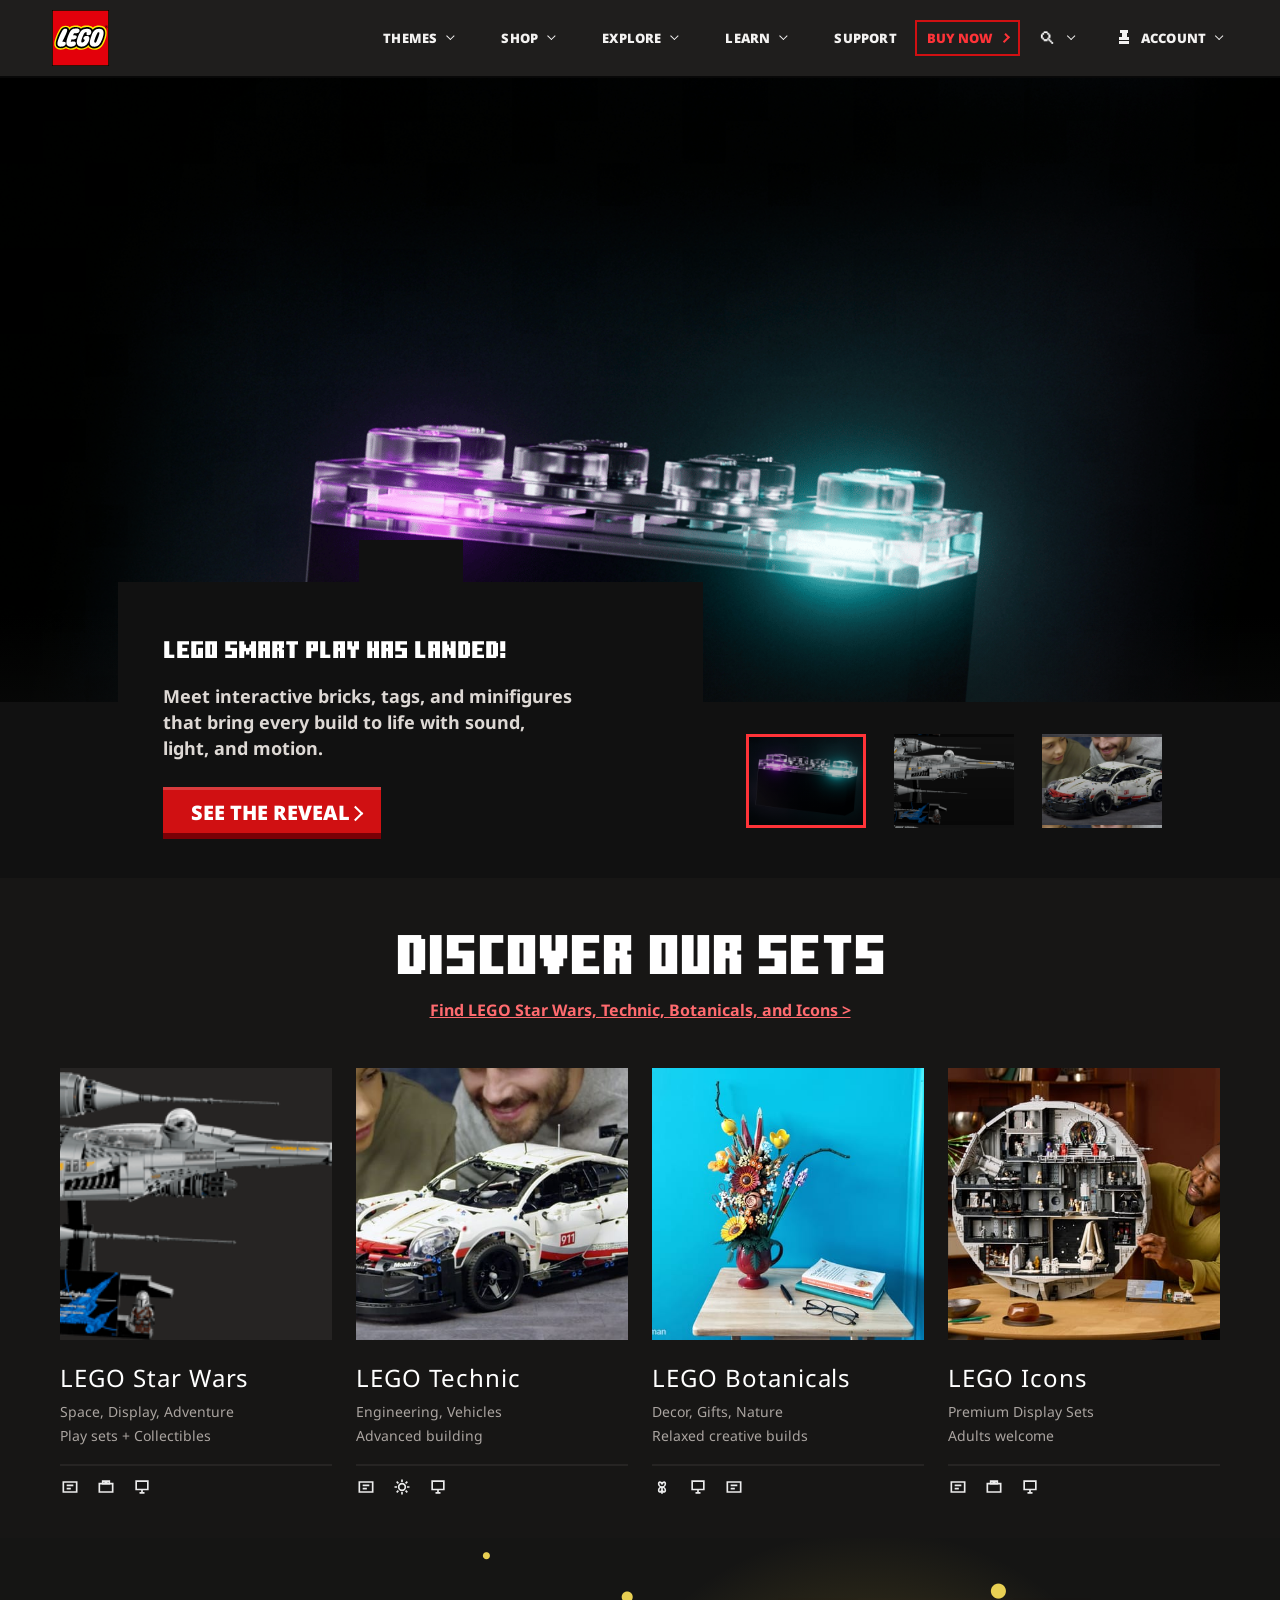
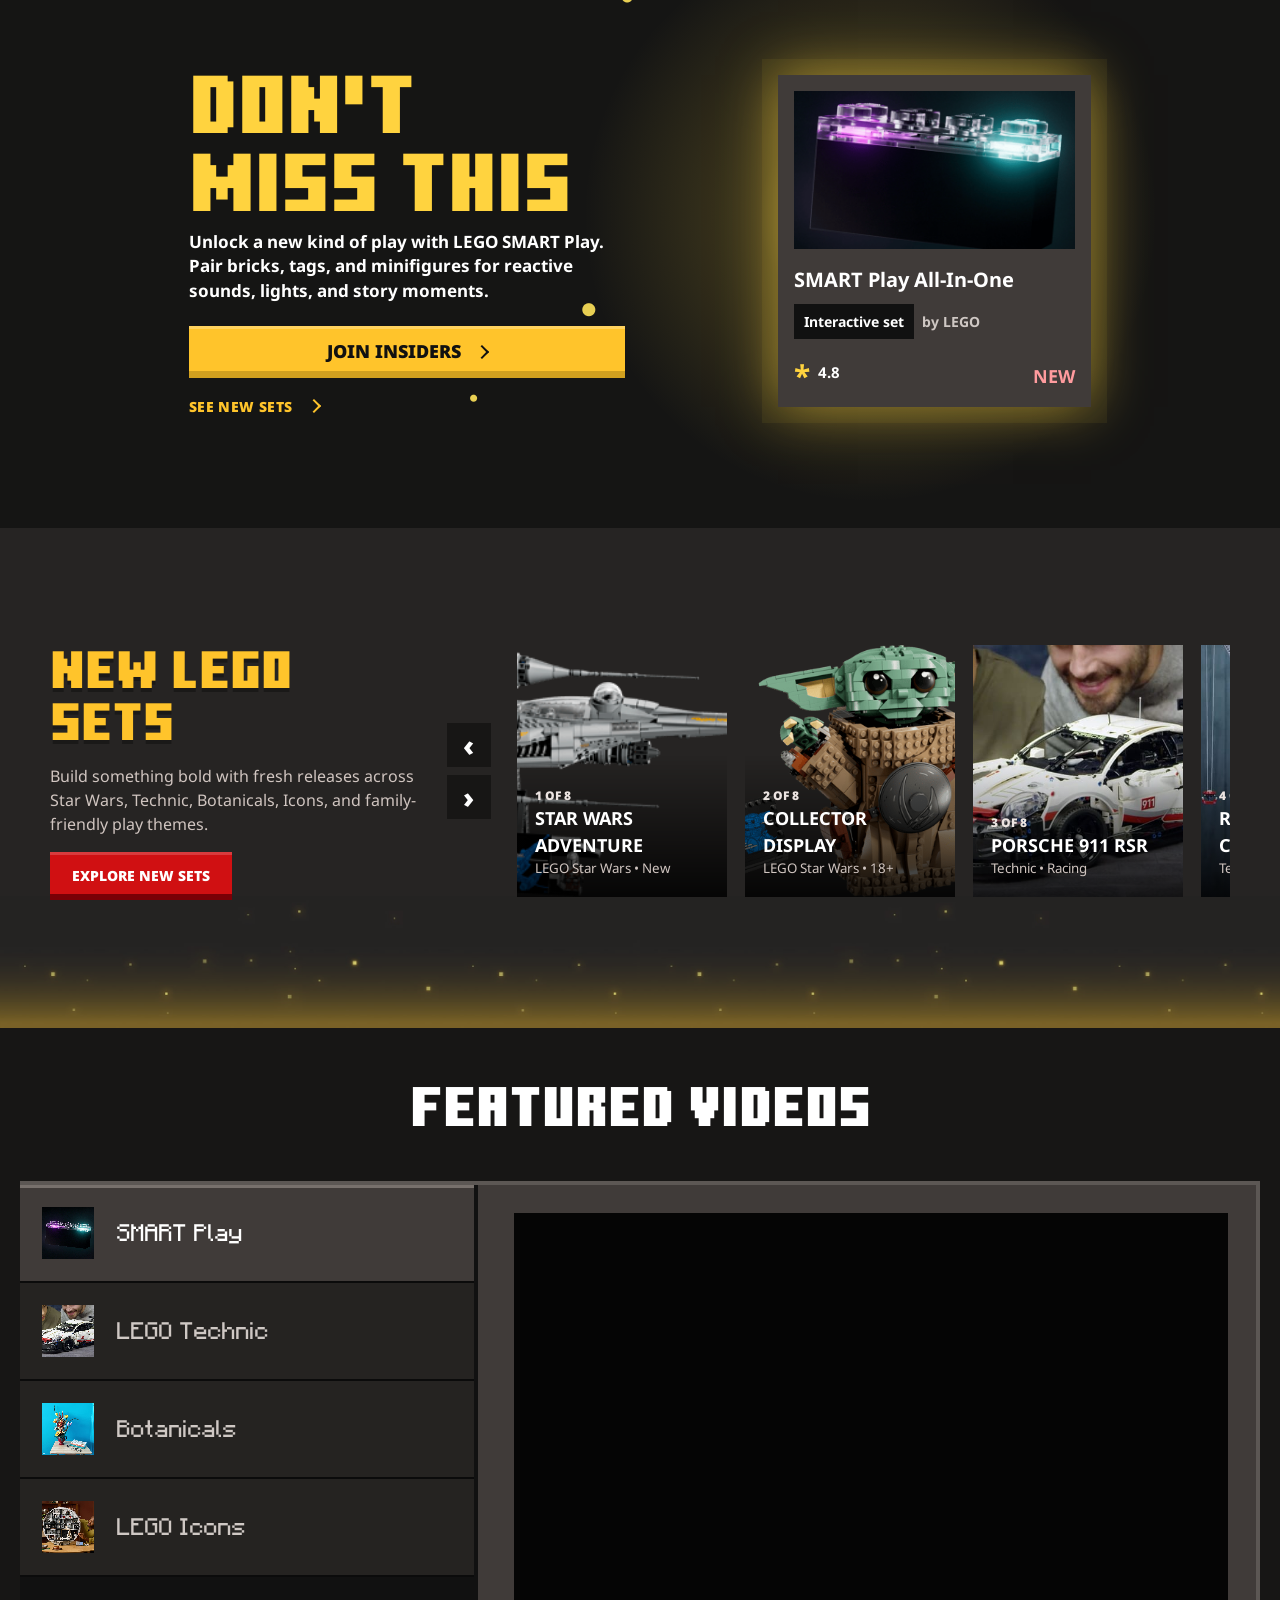
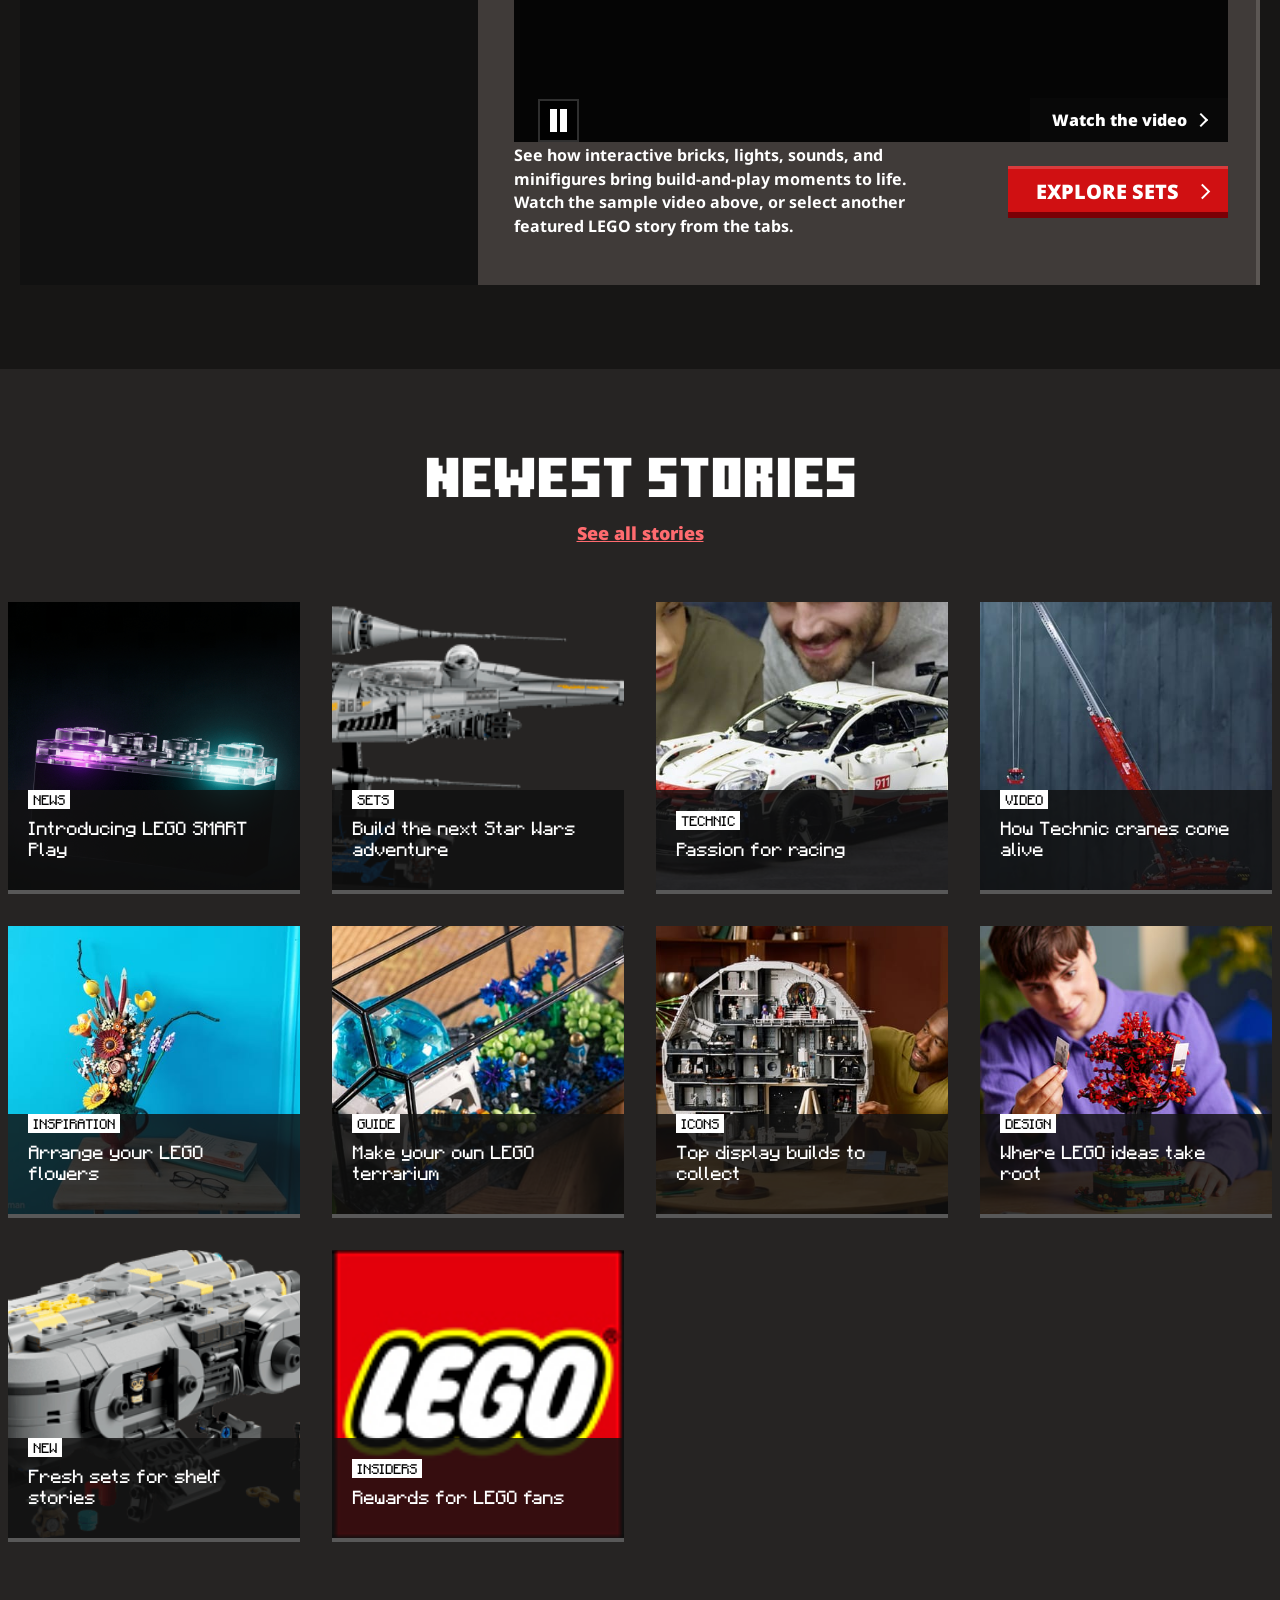
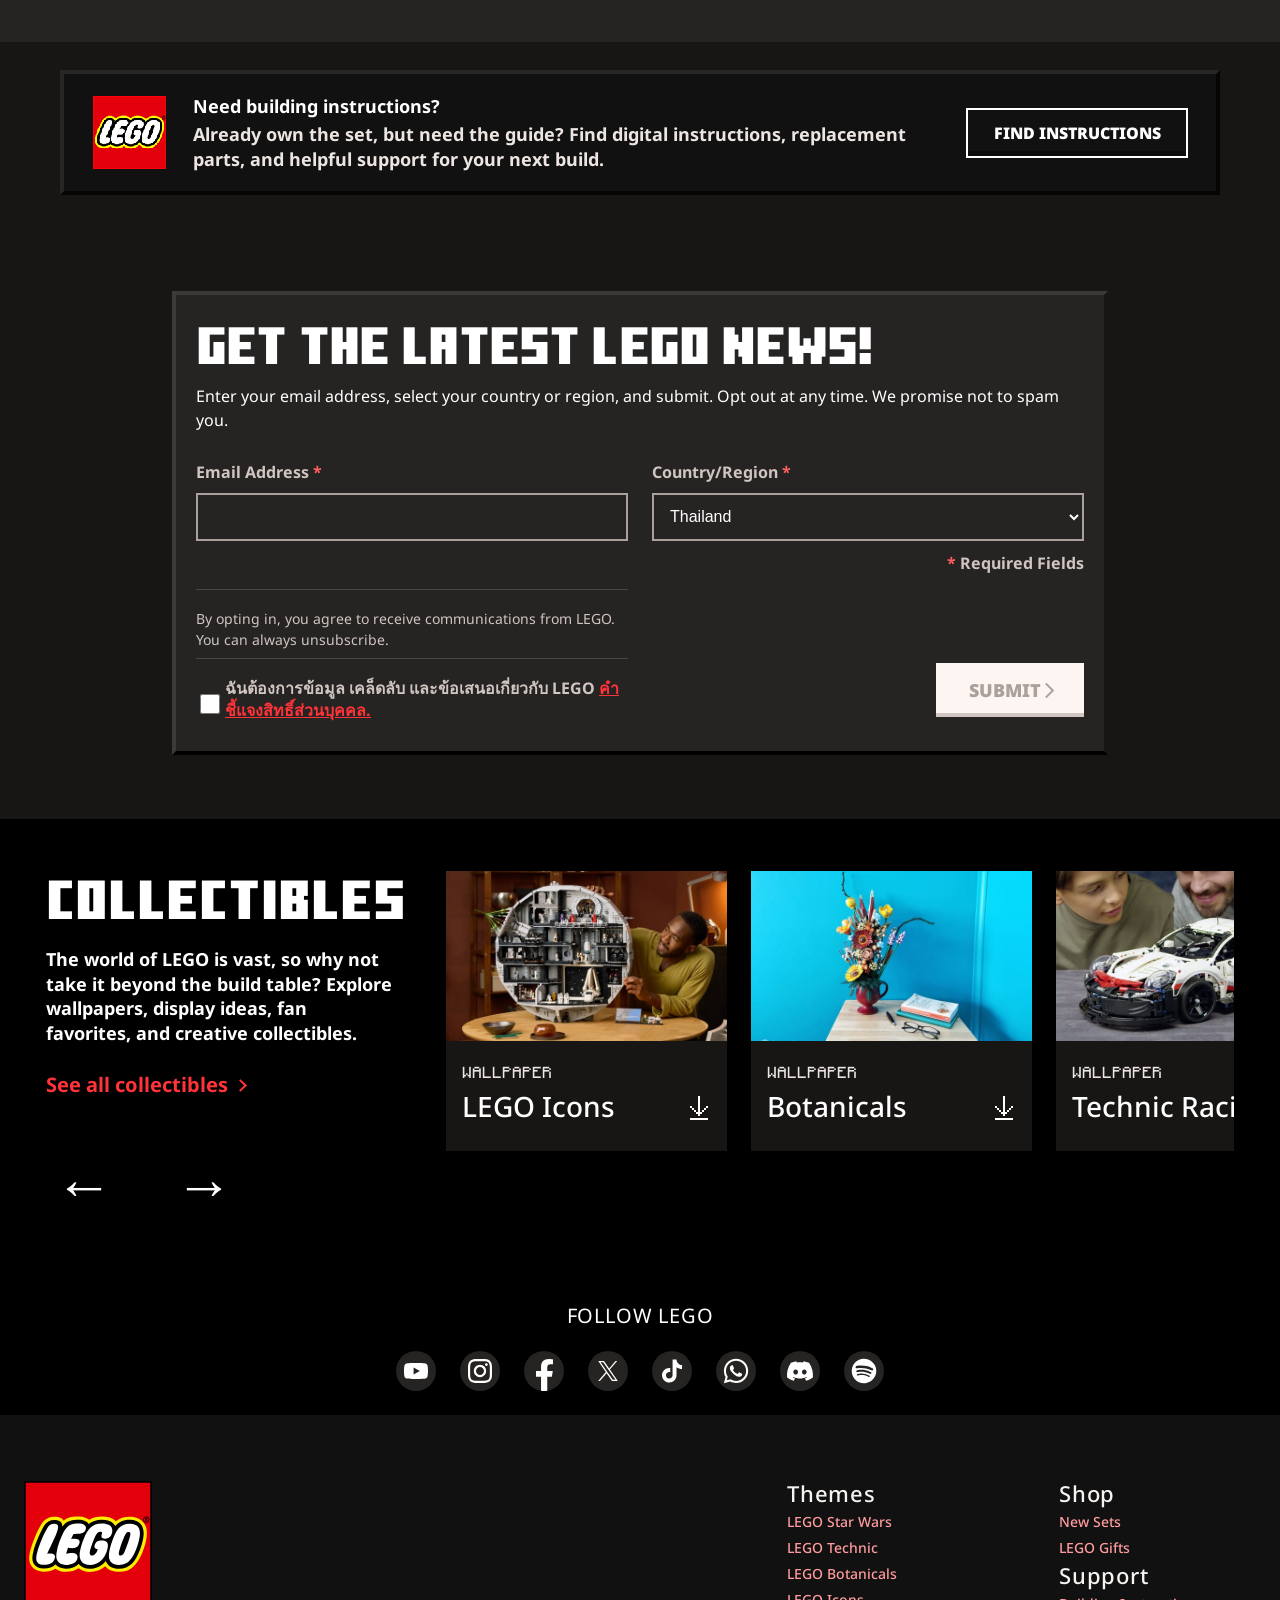
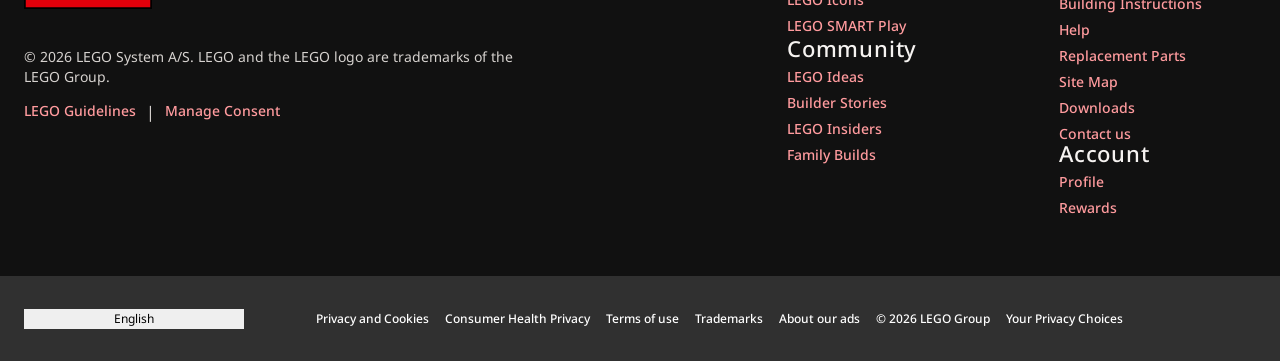
==== commit 3ea552c9: "Add new SVG icons and video assets - Added SVG icons for age, brick, display, flower, and gear. - In" ====
--- a/index.html
+++ b/index.html
@@ -4,8 +4,9 @@
 <head>
     <meta charset="UTF-8">
     <meta name="viewport" content="width=device-width, initial-scale=1.0">
-    <meta name="description" content="Minecraft homepage clone for a web technology project.">
-    <title>Minecraft • Akalak Kruaboon</title>
+    <meta name="description" content="LEGO collection homepage for a web technology project.">
+    <title>LEGO • Akalak Kruaboon</title>
+    <link rel="icon" href="./assets/svg/logo.svg" type="image/svg+xml">
     <link rel="stylesheet" href="./styles/design-tokens.css">
 </head>
 
@@ -14,8 +15,8 @@
         <a class="skip-link" href="#main-content">Skip to main content</a>
 
         <nav class="navbar" aria-label="Primary navigation">
-            <a class="brand-link" href="./index.html" aria-label="Minecraft home">
-                <img src="./assets/svg/logo.svg" class="brand-logo" alt="Minecraft">
+            <a class="brand-link" href="./index.html" aria-label="LEGO home">
+                <img src="./assets/svg/logo.svg" class="brand-logo" alt="LEGO">
             </a>
 
             <a class="mobile-buy-now-link" href="#games-title">Buy Now</a>
@@ -30,7 +31,7 @@
             <div class="nav-menu" data-nav-menu>
                 <ul class="nav-links">
                     <li><button class="nav-link" type="button" data-panel-trigger="games"
-                            aria-expanded="false">Games</button></li>
+                            aria-expanded="false">Themes</button></li>
                     <li><button class="nav-link" type="button" data-panel-trigger="shop"
                             aria-expanded="false">Shop</button></li>
                     <li><button class="nav-link" type="button" data-panel-trigger="explore"
@@ -56,109 +57,99 @@
         <div class="mega-panel" data-panel="games" hidden>
             <div class="mega-shell">
                 <button class="mega-back" type="button" data-mobile-back>Back</button>
-                <h2 class="mobile-panel-title">Games</h2>
-                <div class="mega-tabs" role="tablist" aria-label="Games menu">
+                <h2 class="mobile-panel-title">Themes</h2>
+                <div class="mega-tabs" role="tablist" aria-label="Themes menu">
                     <button class="mega-tab is-active" type="button" role="tab" aria-selected="true"
-                        data-mega-tab="minecraft">Minecraft Java & Bedrock</button>
+                        data-mega-tab="starwars">LEGO Star Wars</button>
                     <button class="mega-tab" type="button" role="tab" aria-selected="false"
-                        data-mega-tab="dungeons2">Minecraft Dungeons II</button>
+                        data-mega-tab="dungeons2">LEGO Technic</button>
                     <button class="mega-tab" type="button" role="tab" aria-selected="false"
-                        data-mega-tab="dungeons">Minecraft Dungeons</button>
+                        data-mega-tab="dungeons">LEGO Botanicals</button>
                     <button class="mega-tab" type="button" role="tab" aria-selected="false"
-                        data-mega-tab="legends">Minecraft Legends</button>
+                        data-mega-tab="legends">LEGO Icons</button>
                 </div>
 
                 <div class="mega-content">
-                    <div class="mega-card-grid is-active" data-mega-panel="minecraft">
+                    <div class="mega-card-grid is-active" data-mega-panel="starwars">
                         <a class="mega-card mega-card--wide" href="#games-title">
-                            <img src="./assets/images/minecraft/Global-Header_Image-Tile_MC-Java-Bedrock_570x321.jpg"
-                                alt="">
-                            <strong>Minecraft</strong>
-                            <span>Explore your own unique world, survive the night, and create anything you can imagine.</span>
+                            <img src="./assets/images/lego/starwars-75442.png" alt="LEGO Star Wars set">
+                            <strong>LEGO Star Wars</strong>
+                            <span>Build legendary ships, scenes, and characters from a galaxy of stories.</span>
                         </a>
                         <a class="mega-card" href="#news-title">
-                            <img src="./assets/images/minecraft/Global-Header_Image-Tile_Game-Drops_321x321_1.jpg"
-                                alt="">
-                            <strong>Game Drops</strong>
-                            <span>Explore the history of Minecraft updates.</span>
+                            <img src="./assets/images/lego/starwars-75446.png" alt="LEGO Star Wars display model">
+                            <strong>New arrivals</strong>
+                            <span>Fresh builds for collectors, families, and fans.</span>
                         </a>
                         <a class="mega-card" href="#games-title">
-                            <img src="./assets/images/minecraft/Global-Header_Image-Tile_Realms_321x321.jpg" alt="">
-                            <strong>Minecraft Realms</strong>
-                            <span>Play with your friends on your own personal server.</span>
+                            <img src="./assets/images/lego/starwars-75445.png" alt="LEGO Star Wars build">
+                            <strong>Collector sets</strong>
+                            <span>Display-worthy models packed with detail.</span>
                         </a>
                     </div>
 
                     <div class="mega-card-grid" data-mega-panel="dungeons2">
                         <a class="mega-card mega-card--wide" href="#games-title">
-                            <img src="./assets/images/minecraft/Global-Header_Image-Tile_Dungeons-II_570x321.jpg"
-                                alt="">
-                            <strong>Minecraft Dungeons II</strong>
-                            <span>Embark on an all-new dungeon crawling adventure.</span>
+                            <img src="./assets/images/lego/technic-porsche.jpg" alt="LEGO Technic Porsche">
+                            <strong>LEGO Technic</strong>
+                            <span>Build advanced cars, cranes, machines, and moving mechanisms.</span>
                         </a>
                         <a class="mega-card" href="#trailers-title">
-                            <img src="./assets/images/minecraft/Global-Header_Image-Dungeons-II-Trailer_321x321.jpg"
-                                alt="">
-                            <strong>Gameplay Trailer</strong>
-                            <span>Watch the adventure come to life.</span>
+                            <img src="./assets/images/lego/technic-crane.jpg" alt="LEGO Technic crane">
+                            <strong>Engineering videos</strong>
+                            <span>See gears, steering, and suspension in motion.</span>
                         </a>
                         <a class="mega-card" href="#games-title">
-                            <img src="./assets/images/minecraft/MCD2_Wishlist_Homepage_1080x1080.jpg" alt="">
-                            <strong>Wishlist Today</strong>
-                            <span>Stay up to date on what is coming next.</span>
+                            <img src="./assets/images/lego/technic-concept.jpg" alt="LEGO Technic concept loader">
+                            <strong>Build for real</strong>
+                            <span>Models inspired by real machines and vehicles.</span>
                         </a>
                     </div>
 
                     <div class="mega-card-grid" data-mega-panel="dungeons">
                         <a class="mega-card mega-card--wide" href="#games-title">
-                            <img src="./assets/images/minecraft/Global-Header_Image-Tile_MC-Dungeons_570x321.jpg"
-                                alt="">
-                            <strong>Minecraft Dungeons</strong>
-                            <span>Classic action-adventure inspired by dungeon crawlers.</span>
+                            <img src="./assets/images/lego/article-botanicals.jpg" alt="LEGO Botanicals flowers">
+                            <strong>LEGO Botanicals</strong>
+                            <span>Creative floral builds for display, gifting, and calm building time.</span>
                         </a>
                         <a class="mega-card" href="#games-title">
-                            <img src="./assets/images/minecraft/Global-Header_Image-Tile_MCD-Ultimate-Bundle_321x321.jpg"
-                                alt="">
-                            <strong>Ultimate Bundle</strong>
-                            <span>Explore the full dungeon experience.</span>
+                            <img src="./assets/images/lego/article-terrarium.jpg" alt="LEGO terrarium build">
+                            <strong>Decor ideas</strong>
+                            <span>Bring brick-built nature into your favorite room.</span>
                         </a>
                         <a class="mega-card" href="#games-title">
-                            <img src="./assets/images/minecraft/Global-Header_Image-Tile_MCD-Ultimate-Edition_321x321.jpg"
-                                alt="">
-                            <strong>Ultimate Edition</strong>
-                            <span>All the action in one collection.</span>
+                            <img src="./assets/images/lego/article-roots.jpg" alt="LEGO nature design story">
+                            <strong>Design stories</strong>
+                            <span>Read how builders turn everyday inspiration into sets.</span>
                         </a>
                     </div>
 
                     <div class="mega-card-grid" data-mega-panel="legends">
                         <a class="mega-card mega-card--wide" href="#games-title">
-                            <img src="./assets/images/minecraft/Global-Header_Image-Tile_MC-Legends_570x321.jpg"
-                                alt="">
-                            <strong>Minecraft Legends</strong>
-                            <span>Lead allies to defend the Overworld.</span>
-                        </a>
-                        <a class="mega-card" href="#games-title">
-                            <img src="./assets/images/minecraft/Global-Header_Image-Tile_MCL-Deluxe-Edition_321x321.jpg"
-                                alt="">
-                            <strong>Deluxe Edition</strong>
-                            <span>Gather your allies for heroic battles.</span>
-                        </a>
-                        <a class="mega-card" href="#games-title">
-                            <img src="./assets/images/minecraft/Global-Header_Image-Tile_MCL-Deluxe-Skin-Pack_321x321.jpg"
-                                alt="">
-                            <strong>Deluxe Skin Pack</strong>
-                            <span>Bring new looks to the legend.</span>
+                            <img src="./assets/images/lego/article-biggest-sets.jpg" alt="Large LEGO display set">
+                            <strong>LEGO Icons</strong>
+                            <span>Premium display models for adults who love detailed building.</span>
+                        </a>
+                        <a class="mega-card" href="#marketplace-title">
+                            <img src="./assets/images/lego/lego-logo-card.jpg" alt="LEGO logo">
+                            <strong>Insiders rewards</strong>
+                            <span>Discover exclusive rewards and member extras.</span>
+                        </a>
+                        <a class="mega-card" href="#news-title">
+                            <img src="./assets/images/lego/smart-play-thumb.png" alt="LEGO SMART Play minifigure">
+                            <strong>Interactive play</strong>
+                            <span>Explore builds that react as kids play.</span>
                         </a>
                     </div>
                 </div>
 
                 <div class="mega-side-links">
-                    <a href="#games-title">Buy Minecraft</a>
-                    <a href="#games-title">Minecraft Triple Bundle</a>
-                    <a href="#main-content">New to Minecraft?</a>
-                    <a href="#games-title">Try Minecraft Free</a>
-                    <a href="#download-title">Download Minecraft</a>
-                    <a href="#download-title">Redeem a Gift Code</a>
+                    <a href="#games-title">Shop LEGO sets</a>
+                    <a href="#games-title">New releases</a>
+                    <a href="#main-content">New to LEGO building?</a>
+                    <a href="#games-title">Find your theme</a>
+                    <a href="#download-title">Building instructions</a>
+                    <a href="#download-title">Join LEGO Insiders</a>
                 </div>
             </div>
         </div>
@@ -168,34 +159,34 @@
                 <button class="mega-back" type="button" data-mobile-back>Back</button>
                 <h2 class="mobile-panel-title">Shop</h2>
                 <div class="mega-tabs" role="presentation">
-                    <button class="mega-tab is-active" type="button">Marketplace</button>
-                    <button class="mega-tab" type="button">Merch</button>
-                    <button class="mega-tab" type="button">Downloads</button>
+                    <button class="mega-tab is-active" type="button">Sets</button>
+                    <button class="mega-tab" type="button">Gifts</button>
+                    <button class="mega-tab" type="button">Insiders</button>
                 </div>
                 <div class="mega-card-grid is-active">
                     <a class="mega-card mega-card--wide" href="#marketplace-title">
-                        <img src="./assets/images/minecraft/Global-Header_Image-Tile_Visit-Marketplace_570x321.jpg"
-                            alt="">
-                        <strong>Visit Marketplace</strong>
-                        <span>Discover skins, worlds, texture packs, and add-ons.</span>
+                        <img src="./assets/images/lego/smart-play-tall.jpg"
+                            alt="LEGO SMART Play set">
+                        <strong>Shop new sets</strong>
+                        <span>Find interactive builds, display pieces, and family favorites.</span>
                     </a>
                     <a class="mega-card" href="#marketplace-title">
-                        <img src="./assets/images/minecraft/Global-Header_Image-Tile_Add-Ons_321x321.jpg" alt="">
-                        <strong>Add-Ons</strong>
-                        <span>Add custom blocks, items, mobs, recipes, and more.</span>
+                        <img src="./assets/images/lego/starwars-75444.png" alt="LEGO gift set">
+                        <strong>Gifts</strong>
+                        <span>Pick the right build for birthdays, holidays, and rewards.</span>
                     </a>
                     <a class="mega-card" href="#marketplace-title">
-                        <img src="./assets/images/minecraft/Global-Header_Image-Tile_Texture-Packs_321x321.jpg"
-                            alt="">
-                        <strong>Texture Packs</strong>
-                        <span>Transform the look and feel of your world.</span>
+                        <img src="./assets/images/lego/lego-logo-card.jpg"
+                            alt="LEGO Insiders logo card">
+                        <strong>LEGO Insiders</strong>
+                        <span>Earn rewards and unlock member experiences.</span>
                     </a>
                 </div>
                 <div class="mega-side-links">
-                    <a href="#marketplace-title">Marketplace</a>
-                    <a href="#marketplace-title">Minecraft Shop</a>
-                    <a href="#marketplace-title">Minecoins</a>
-                    <a href="#marketplace-title">Become a Partner</a>
+                    <a href="#marketplace-title">New LEGO sets</a>
+                    <a href="#marketplace-title">LEGO gifts</a>
+                    <a href="#marketplace-title">LEGO Insiders</a>
+                    <a href="#marketplace-title">Find a store</a>
                 </div>
             </div>
         </div>
@@ -211,29 +202,29 @@
                 </div>
                 <div class="mega-card-grid is-active">
                     <a class="mega-card mega-card--wide" href="#news-title">
-                        <img src="./assets/images/minecraft/Global-Header_Image-Tile_Whats-Happening_570x321.jpg"
-                            alt="">
+                        <img src="./assets/images/lego/article-roots.jpg"
+                            alt="LEGO design article">
                         <strong>What's Happening</strong>
-                        <span>Catch up on Minecraft updates and featured stories.</span>
+                        <span>Catch up on LEGO design stories, events, and set launches.</span>
                     </a>
                     <a class="mega-card" href="#news-title">
-                        <img src="./assets/images/minecraft/Global-Header_Image-Tile_Minecraft-LIVE_321x321.jpg"
-                            alt="">
-                        <strong>Minecraft Live</strong>
-                        <span>News about games, creators, and more.</span>
+                        <img src="./assets/images/lego/article-biggest-sets.jpg"
+                            alt="Large LEGO set article">
+                        <strong>LEGO news</strong>
+                        <span>Fresh stories about builders, designers, and collections.</span>
                     </a>
                     <a class="mega-card" href="#follow-title">
-                        <img src="./assets/images/minecraft/Global-Header_Image-Tile_Youtube_570x321.jpg" alt="">
-                        <strong>YouTube</strong>
-                        <span>Watch updates, shows, and trailers.</span>
+                        <img src="./assets/images/lego/technic-porsche.jpg" alt="LEGO video thumbnail">
+                        <strong>Videos</strong>
+                        <span>Watch builds, reveals, and behind-the-scenes features.</span>
                     </a>
                 </div>
                 <div class="mega-side-links">
-                    <a href="#news-title">Featured News</a>
-                    <a href="#news-title">Game Drops</a>
-                    <a href="#games-title">Creator Learning Portal</a>
-                    <a href="#main-content">Submit an Idea</a>
-                    <a href="#main-content">Report Bugs</a>
+                    <a href="#news-title">Featured news</a>
+                    <a href="#news-title">Set reveals</a>
+                    <a href="#games-title">Builder stories</a>
+                    <a href="#main-content">LEGO Ideas</a>
+                    <a href="#main-content">Events</a>
                 </div>
             </div>
         </div>
@@ -249,28 +240,28 @@
                 </div>
                 <div class="mega-card-grid is-active">
                     <a class="mega-card mega-card--wide" href="#main-content">
-                        <img src="./assets/images/minecraft/Global-Header_Image-Tile_Tips-For-Beginners_570x321.jpg"
-                            alt="">
-                        <strong>Tips for Beginners</strong>
-                        <span>New to Minecraft? Start with the basics.</span>
+                        <img src="./assets/images/lego/smart-play-hero.png"
+                            alt="LEGO building guide">
+                        <strong>Start building</strong>
+                        <span>New to LEGO building? Start with simple tips and playful ideas.</span>
                     </a>
                     <a class="mega-card" href="#games-title">
-                        <img src="./assets/images/minecraft/Header-Education-MC-Hero.png" alt="">
-                        <strong>Minecraft Education</strong>
-                        <span>Unlock a world of learning at school and home.</span>
+                        <img src="./assets/images/lego/smart-play-thumb.png" alt="LEGO learning play">
+                        <strong>Learning through play</strong>
+                        <span>Build creativity, confidence, and problem solving through bricks.</span>
                     </a>
                     <a class="mega-card" href="#main-content">
-                        <img src="./assets/images/minecraft/CyberSafe_SplashArt_321.png" alt="">
-                        <strong>Online Safety</strong>
-                        <span>Explore digital citizenship worlds and lessons.</span>
+                        <img src="./assets/images/lego/article-terrarium.jpg" alt="LEGO creative guide">
+                        <strong>Creative guides</strong>
+                        <span>Explore ideas for display, gifting, and family build time.</span>
                     </a>
                 </div>
                 <div class="mega-side-links">
-                    <a href="#main-content">New to Minecraft?</a>
-                    <a href="#games-title">Try Minecraft Free</a>
-                    <a href="#games-title">Minecraft Realms</a>
+                    <a href="#main-content">New to LEGO?</a>
+                    <a href="#games-title">Find a starter set</a>
+                    <a href="#games-title">Building instructions</a>
                     <a href="#main-content">Support</a>
-                    <a href="#main-content">Credits</a>
+                    <a href="#main-content">About LEGO</a>
                 </div>
             </div>
         </div>
@@ -287,25 +278,25 @@
                 <label for="site-search">Search</label>
                 <div>
                     <img src="./assets/images/icons/search-icon.svg" alt="">
-                    <input id="site-search" type="search" name="q" placeholder="Search Minecraft.net">
+                    <input id="site-search" type="search" name="q" placeholder="Search LEGO sets and stories">
                 </div>
                 <p>Popular Discoveries</p>
                 <nav class="search-suggestions" aria-label="Suggested searches">
                     <a href="#games-title">
-                        <img src="./assets/images/minecraft/Search-Panel-Thumb_Vanilla_238x133.png" alt="">
-                        <span>Minecraft</span>
+                        <img src="./assets/images/lego/starwars-75442.png" alt="">
+                        <span>LEGO Star Wars</span>
                     </a>
                     <a href="#marketplace-title">
-                        <img src="./assets/images/minecraft/Search-Panel-Thumb_Marketplace_238x133.png" alt="">
-                        <span>Skins & DLC</span>
+                        <img src="./assets/images/lego/technic-porsche.jpg" alt="">
+                        <span>LEGO Technic</span>
                     </a>
                     <a href="#main-content">
-                        <img src="./assets/images/minecraft/Search-Panel-Thumb_Skins-Capes_238x133.png" alt="">
-                        <span>Change Java Skins & Capes</span>
+                        <img src="./assets/images/lego/article-botanicals.jpg" alt="">
+                        <span>LEGO Botanicals</span>
                     </a>
                     <a href="#games-title">
-                        <img src="./assets/images/minecraft/Search-Panel-Thumb_Realms_238x133.png" alt="">
-                        <span>Minecraft Realms</span>
+                        <img src="./assets/images/lego/smart-play-thumb.png" alt="">
+                        <span>LEGO SMART Play</span>
                     </a>
                 </nav>
             </form>
@@ -313,48 +304,50 @@
     </header>
 
     <main id="main-content">
-        <h1 class="sr-only">Welcome to the official site of Minecraft</h1>
-
-        <section class="hero-section" aria-label="Featured Minecraft news">
-            <div class="hero-media" data-hero-media data-theme="live"
-                style="--hero-image: url('../assets/images/minecraft/Homepage_Hero-A-1920_MCL-Twitch-26_2560x932_01.jpg');">
+        <h1 class="sr-only">Welcome to the official site of LEGO</h1>
+
+        <section class="hero-section" aria-label="Featured LEGO news">
+            <div class="hero-media is-video" data-hero-media data-theme="live"
+                style="--hero-image: url('../assets/images/lego/smart-play-hero.png');">
                 <video class="hero-video" loop autoplay muted playsinline
-                    src="./assets/video/Homepage_Ambient-Hero-A_SPGD-26-Takeover_1800x1080.mp4">
+                    src="./assets/video/lego/smart-play-hero.mp4">
                 </video>
             </div>
             <div class="hero-shade"></div>
 
             <div class="hero-content page-shell">
                 <article class="hero-card">
-                    <h2 data-hero-title>Your bonus Minecraft LIVE!</h2>
-                    <p data-hero-copy>We're back with fresh news from the world of Minecraft in this bonus show. Tune in
-                        on May 30.</p>
-                    <a class="btn-primary" href="#news-title" data-hero-link>Stay tuned</a>
+                    <h2 data-hero-title>LEGO SMART Play has landed!</h2>
+                    <p data-hero-copy>Meet interactive bricks, tags, and minifigures that bring every build to life with sound, light, and motion.</p>
+                    <a class="btn-primary" href="#news-title" data-hero-link>See the reveal</a>
                 </article>
 
                 <div class="hero-tabs" role="tablist" aria-label="Featured slides">
                     <button class="hero-tab is-active" type="button" role="tab" aria-selected="true"
-                        data-title="Your bonus Minecraft LIVE!"
-                        data-copy="We're back with fresh news from the world of Minecraft in this bonus show. Tune in on May 30."
-                        data-cta="Stay tuned" data-href="#news-title" data-theme="live"
-                        data-image="../assets/images/minecraft/Homepage_Hero-A-1920_MCL-Twitch-26_2560x932_01.jpg"
-                        style="--tab-image: url('../assets/images/minecraft/Homepage_Hero-A-Thumbnail-0_MCL-Twitch-26_220x97_01.png');">
-                        <span>Minecraft LIVE</span>
+                        data-title="LEGO SMART Play has landed!"
+                        data-copy="Meet interactive bricks, tags, and minifigures that bring every build to life with sound, light, and motion."
+                        data-cta="See the reveal" data-href="#news-title" data-theme="live"
+                        data-video="./assets/video/lego/smart-play-hero.mp4"
+                        style="--tab-image: url('../assets/images/lego/smart-play-thumb.png');">
+                        <span>SMART Play</span>
                     </button>
                     <button class="hero-tab" type="button" role="tab" aria-selected="false"
-                        data-title="The Tiny Takeover drop"
-                        data-copy="New versions of baby mobs are causing cuteness overload across biomes and builds. Collect, cuddle, and coo over our new tiny rascals."
-                        data-cta="See game drop" data-href="#news-title" data-theme="tiny" data-video="true"
-                        style="--tab-image: url('../assets/images/minecraft/Homepage_Hero-A-Spring-Drop-26-Thumbnail-0_Image-ID_220x97.jpg');">
-                        <span>Tiny Takeover</span>
+                        data-title="Build the galaxy your way"
+                        data-copy="Explore LEGO Star Wars sets made for play, display, and epic shelf-sized storytelling."
+                        data-cta="Shop Star Wars" data-href="#games-title" data-theme="tiny"
+                        data-image="../assets/images/lego/starwars-75442.png"
+                        data-video="./assets/video/lego/starwars-engine.mp4"
+                        style="--tab-image: url('../assets/images/lego/starwars-75442.png');">
+                        <span>Star Wars</span>
                     </button>
                     <button class="hero-tab" type="button" role="tab" aria-selected="false"
-                        data-title="Minecraft Dungeons II"
-                        data-copy="Return to the world of Minecraft Dungeons in an all-new action RPG adventure. Wishlist today to stay up to date on what's coming next."
-                        data-cta="Get details" data-href="#games-title" data-theme="dungeons"
-                        data-image="../assets/images/minecraft/MCD2_Wishlist_Homepage_2560x932.jpg"
-                        style="--tab-image: url('../assets/images/minecraft/MCD2_Wishlist_Homepage_220x97.jpg');">
-                        <span>Dungeons II</span>
+                        data-title="Technic machines in motion"
+                        data-copy="From sports cars to cranes, LEGO Technic turns real engineering into hands-on building challenges."
+                        data-cta="Explore Technic" data-href="#trailers-title" data-theme="dungeons"
+                        data-image="../assets/images/lego/technic-porsche.jpg"
+                        data-video="./assets/video/lego/technic-porsche.mp4"
+                        style="--tab-image: url('../assets/images/lego/technic-porsche.jpg');">
+                        <span>Technic</span>
                     </button>
                 </div>
             </div>
@@ -362,78 +355,61 @@
 
         <section class="section-block page-shell discover-section reveal" aria-labelledby="games-title">
             <div class="section-heading">
-                <h2 id="games-title">Discover our games</h2>
-                <a href="#games-title">Get Minecraft, Dungeons,
-                    and Legends with the Triple Bundle &gt;</a>
+                <h2 id="games-title">Discover our sets</h2>
+                <a href="#games-title">Find LEGO Star Wars, Technic, Botanicals, and Icons &gt;</a>
             </div>
 
             <div class="game-grid">
-                <a class="game-card game-card--minecraft" href="#games-title">
+                <a class="game-card game-card--starwars" href="#games-title">
                     <div class="game-art">
-                        <img src="./assets/images/minecraft/Homepage_Discover-our-games_MC-Vanilla-KeyArt_864x864.jpg"
-                            alt="Minecraft Java and Bedrock">
-                    </div>
-                    <span>Minecraft</span>
-                    <strong>Sandbox Survival, Adventure</strong>
-                    <small>Single-player + Multiplayer</small>
-                    <div class="platform-row" aria-label="Available platforms" role="list">
-                        <img src="./assets/svg/platforms-source/platforms/windows.svg" alt="Windows" role="listitem">
-                        <img src="./assets/svg/platforms-source/platforms/linux.svg" alt="Linux" role="listitem">
-                        <img src="./assets/svg/platforms-source/platforms/xbox.svg" alt="Xbox" role="listitem">
-                        <img src="./assets/svg/platforms-source/platforms/playstation.svg" alt="PlayStation" role="listitem">
-                        <img src="./assets/svg/platforms-source/platforms/nintendo-switch.svg" alt="Nintendo Switch" role="listitem">
-                        <img src="./assets/svg/platforms-source/platforms/mac.svg" alt="Mac" role="listitem">
-                        <img src="./assets/svg/platforms-source/platforms/android.svg" alt="Android" role="listitem">
-                        <img src="./assets/svg/platforms-source/platforms/chrome.svg" alt="Chrome" role="listitem">
-                        <img src="./assets/svg/platforms-source/platforms/amazon-fire.svg" alt="Amazon Fire" role="listitem">
+                        <img src="./assets/images/lego/starwars-75442.png" alt="LEGO Star Wars set">
+                    </div>
+                    <span>LEGO Star Wars</span>
+                    <strong>Space, Display, Adventure</strong>
+                    <small>Play sets + Collectibles</small>
+                    <div class="platform-row" aria-label="Recommended builders" role="list">
+                        <img src="./assets/svg/ui/age.svg" alt="Ages 6+" role="listitem">
+                        <img src="./assets/svg/ui/brick.svg" alt="Collectors" role="listitem">
+                        <img src="./assets/svg/ui/display.svg" alt="Display" role="listitem">
                     </div>
                 </a>
                 <a class="game-card game-card--dungeons2" href="#games-title">
                     <div class="game-art">
-                        <img src="./assets/images/minecraft/Homepage_Discover-our-games_MC-Spicewood-KeyArt_864x864.jpg.jpg"
-                            alt="Minecraft Dungeons II">
-                    </div>
-                    <span>Minecraft Dungeons II</span>
-                    <strong>Dungeon Crawl, Action RPG</strong>
-                    <small>Single-Player + Multiplayer</small>
-                    <div class="platform-row" aria-label="Available platforms" role="list">
-                        <img src="./assets/svg/platforms-source/platforms/windows.svg" alt="Windows" role="listitem">
-                        <img src="./assets/svg/platforms-source/platforms/xbox.svg" alt="Xbox" role="listitem">
-                        <img src="./assets/svg/platforms-source/platforms/playstation.svg" alt="PlayStation" role="listitem">
-                        <img src="./assets/svg/platforms-source/platforms/nintendo-switch.svg" alt="Nintendo Switch" role="listitem">
-                        <img src="./assets/svg/platforms-source/platforms/steam.svg" alt="Steam" role="listitem">
+                        <img src="./assets/images/lego/technic-porsche.jpg" alt="LEGO Technic Porsche">
+                    </div>
+                    <span>LEGO Technic</span>
+                    <strong>Engineering, Vehicles</strong>
+                    <small>Advanced building</small>
+                    <div class="platform-row" aria-label="Recommended builders" role="list">
+                        <img src="./assets/svg/ui/age.svg" alt="Ages 9+" role="listitem">
+                        <img src="./assets/svg/ui/gear.svg" alt="Mechanisms" role="listitem">
+                        <img src="./assets/svg/ui/display.svg" alt="Display" role="listitem">
                     </div>
                 </a>
                 <a class="game-card game-card--dungeons" href="#games-title">
                     <div class="game-art">
-                        <img src="./assets/images/minecraft/Homepage_Discover-our-games_MC-Dungeons-KeyArt_864x864.jpg"
-                            alt="Minecraft Dungeons">
-                    </div>
-                    <span>Minecraft Dungeons</span>
-                    <strong>Dungeon Crawl, Action RPG</strong>
-                    <small>Single-player + Multiplayer</small>
-                    <div class="platform-row" aria-label="Available platforms" role="list">
-                        <img src="./assets/svg/platforms-source/platforms/windows.svg" alt="Windows" role="listitem">
-                        <img src="./assets/svg/platforms-source/platforms/xbox.svg" alt="Xbox" role="listitem">
-                        <img src="./assets/svg/platforms-source/platforms/playstation.svg" alt="PlayStation" role="listitem">
-                        <img src="./assets/svg/platforms-source/platforms/nintendo-switch.svg" alt="Nintendo Switch" role="listitem">
-                        <img src="./assets/svg/platforms-source/platforms/steam.svg" alt="Steam" role="listitem">
+                        <img src="./assets/images/lego/article-botanicals.jpg" alt="LEGO Botanicals flowers">
+                    </div>
+                    <span>LEGO Botanicals</span>
+                    <strong>Decor, Gifts, Nature</strong>
+                    <small>Relaxed creative builds</small>
+                    <div class="platform-row" aria-label="Recommended builders" role="list">
+                        <img src="./assets/svg/ui/flower.svg" alt="Gifts" role="listitem">
+                        <img src="./assets/svg/ui/display.svg" alt="Decor" role="listitem">
+                        <img src="./assets/svg/ui/age.svg" alt="Adults" role="listitem">
                     </div>
                 </a>
                 <a class="game-card game-card--legends" href="#games-title">
                     <div class="game-art">
-                        <img src="./assets/images/minecraft/Homepage_Discover-our-games_MC-Legends-KeyArt_864x864.jpg"
-                            alt="Minecraft Legends">
-                    </div>
-                    <span>Minecraft Legends</span>
-                    <strong>Action RPG, Strategy</strong>
-                    <small>Single-player + Multiplayer</small>
-                    <div class="platform-row" aria-label="Available platforms" role="list">
-                        <img src="./assets/svg/platforms-source/platforms/windows.svg" alt="Windows" role="listitem">
-                        <img src="./assets/svg/platforms-source/platforms/xbox.svg" alt="Xbox" role="listitem">
-                        <img src="./assets/svg/platforms-source/platforms/playstation.svg" alt="PlayStation" role="listitem">
-                        <img src="./assets/svg/platforms-source/platforms/nintendo-switch.svg" alt="Nintendo Switch" role="listitem">
-                        <img src="./assets/svg/platforms-source/platforms/steam.svg" alt="Steam" role="listitem">
+                        <img src="./assets/images/lego/article-biggest-sets.jpg" alt="Large LEGO Icons display set">
+                    </div>
+                    <span>LEGO Icons</span>
+                    <strong>Premium Display Sets</strong>
+                    <small>Adults welcome</small>
+                    <div class="platform-row" aria-label="Recommended builders" role="list">
+                        <img src="./assets/svg/ui/age.svg" alt="Adults" role="listitem">
+                        <img src="./assets/svg/ui/brick.svg" alt="Collectors" role="listitem">
+                        <img src="./assets/svg/ui/display.svg" alt="Display" role="listitem">
                     </div>
                 </a>
             </div>
@@ -443,19 +419,17 @@
             <div class="page-shell miss-shell">
                 <div class="miss-copy">
                     <h2 id="miss-title">Don't<br>Miss This</h2>
-                    <p>Upgrade your gameplay with Minecraft DLC! Start exploring today with this free marketplace
-                        offer, just sign in to make it yours!</p>
-                    <a class="btn-gold" href="#download-title">Sign in and get it</a>
-                    <a class="miss-link" href="#marketplace-title">See all
-                        skin packs</a>
+                    <p>Unlock a new kind of play with LEGO SMART Play. Pair bricks, tags, and minifigures for reactive sounds, lights, and story moments.</p>
+                    <a class="btn-gold" href="#download-title">Join Insiders</a>
+                    <a class="miss-link" href="#marketplace-title">See new sets</a>
                 </div>
                 <article class="miss-card">
-                    <img src="./assets/images/CuteKittyHD_Thumbnail_0.jpg" alt="Cute Kitty HD Skin Pack">
-                    <h3>Cute Kitty HD Skin Pack</h3>
-                    <p><span>Skin Pack</span> by CupcakeBrianna</p>
+                    <img src="./assets/images/lego/smart-play-thumb.png" alt="LEGO SMART Play">
+                    <h3>SMART Play All-In-One</h3>
+                    <p><span>Interactive set</span> by LEGO</p>
                     <div class="miss-meta">
-                        <strong>4.7</strong>
-                        <b>Free</b>
+                        <strong>4.8</strong>
+                        <b>New</b>
                     </div>
                 </article>
             </div>
@@ -464,100 +438,83 @@
         <section class="marketplace-section reveal" aria-labelledby="marketplace-title">
             <div class="page-shell market-shell">
                 <div class="market-copy market-copy--center">
-                    <h2 id="marketplace-title">Marketplace Add-Ons</h2>
-                    <p>Now there are even more ways to change your Bedrock game, your way! Explore the new free and
-                        paid add-ons at Minecraft Marketplace today.</p>
-                    <a class="btn-primary" href="#marketplace-title">Explore Marketplace</a>
-                </div>
-                <div class="carousel-actions" aria-label="Marketplace controls">
+                    <h2 id="marketplace-title">New LEGO Sets</h2>
+                    <p>Build something bold with fresh releases across Star Wars, Technic, Botanicals, Icons, and family-friendly play themes.</p>
+                    <a class="btn-primary" href="#marketplace-title">Explore New Sets</a>
+                </div>
+                <div class="carousel-actions" aria-label="Set carousel controls">
                     <button class="square-button" type="button" data-scroll-track="#market-track" data-scroll-dir="prev" aria-label="Previous slide">‹</button>
                     <button class="square-button" type="button" data-scroll-track="#market-track" data-scroll-dir="next" aria-label="Next slide">›</button>
                 </div>
-                <div class="addon-track" id="market-track" aria-label="Featured marketplace add-ons">
-                    <article style="--tile-image: url('../assets/images/AnimalArmor_Thumbnail_0.jpg');"><span>1 of 8</span><strong>Animal Armor+</strong><small>Waypoint Studios • 830</small>
-                    </article>
-                    <article style="--tile-image: url('../assets/images/jfc_mel_Thumbnail_0.jpg');"><span>2 of 8</span><strong>Mini Enchanted Libraries</strong><small>JFCrafters •
-                            660</small></article>
-                    <article style="--tile-image: url('../assets/images/RPG_Villagerr_Thumbnail_0.jpg');"><span>3 of 8</span><strong>RPG Villager Add-On</strong><small>Teplight • 990</small>
-                    </article>
-                    <article style="--tile-image: url('../assets/images/CuteKittyHD_Thumbnail_0.jpg');"><span>4 of 8</span><strong>Dragons Add-On</strong><small>Marketplace • 830</small>
-                    </article>
-                    <article style="--tile-image: url('../assets/images/minecraft/Global-Header_Image-Tile_Add-Ons_321x321.jpg');"><span>5 of 8</span><strong>Furniture Pack</strong><small>Creative build tools</small>
-                    </article>
+                <div class="addon-track" id="market-track" aria-label="Featured LEGO sets">
+                    <article style="--tile-image: url('../assets/images/lego/starwars-75442.png');"><span>1 of 8</span><strong>Star Wars Adventure</strong><small>LEGO Star Wars • New</small></article>
+                    <article style="--tile-image: url('../assets/images/lego/starwars-75446.png');"><span>2 of 8</span><strong>Collector Display</strong><small>LEGO Star Wars • 18+</small></article>
+                    <article style="--tile-image: url('../assets/images/lego/technic-porsche.jpg');"><span>3 of 8</span><strong>Porsche 911 RSR</strong><small>Technic • Racing</small></article>
+                    <article style="--tile-image: url('../assets/images/lego/technic-crane.jpg');"><span>4 of 8</span><strong>Rough Terrain Crane</strong><small>Technic • Engineering</small></article>
+                    <article style="--tile-image: url('../assets/images/lego/article-botanicals.jpg');"><span>5 of 8</span><strong>Botanical Collection</strong><small>Decor • Gifts</small></article>
                 </div>
             </div>
         </section>
 
         <section class="section-block page-shell trailer-section reveal" aria-labelledby="trailers-title">
             <div class="section-heading">
-                <h2 id="trailers-title">Gameplay Trailers</h2>
+                <h2 id="trailers-title">Featured Videos</h2>
             </div>
 
             <div class="trailer-showcase">
-                <div class="trailer-tabs" role="tablist" aria-label="Gameplay trailer tabs">
+                <div class="trailer-tabs" role="tablist" aria-label="LEGO video tabs">
                     <button class="trailer-tab is-active" type="button"
-                        data-title="Minecraft"
-                        data-copy="Explore your own unique worlds, survive the night, and create anything you can imagine!"
-                        data-note="Watch the sample video of Minecraft gameplay above, or select &quot;watch the trailer&quot; to see the full video on YouTube."
-                        data-cta="Get Minecraft" data-href="#games-title" data-youtube="#trailers-title"
-                        data-video="./assets/video/Homepage_Gameplay-Trailer_MC-OV_1080x720.mp4">
-                        <img class="trailer-icon" src="./assets/images/minecraft/Homepage_Gameplay-Trailer_MC-OV-logo_300x300.png"
-                            alt="" aria-hidden="true">
-                        <span>Minecraft</span>
+                        data-title="LEGO SMART Play"
+                        data-copy="See how interactive bricks, lights, sounds, and minifigures bring build-and-play moments to life."
+                        data-note="Watch the sample video above, or select another featured LEGO story from the tabs."
+                        data-cta="Explore Sets" data-href="#games-title" data-youtube="#trailers-title"
+                        data-video="./assets/video/lego/smart-play-hero.mp4">
+                        <img class="trailer-icon" src="./assets/images/lego/smart-play-thumb.png" alt="" aria-hidden="true">
+                        <span>SMART Play</span>
                     </button>
                     <button class="trailer-tab" type="button"
-                        data-title="Minecraft Dungeons"
-                        data-copy="Discover an action-adventure game inspired by classic dungeon crawlers."
-                        data-note="Watch the sample video of Minecraft Dungeons gameplay above, or select &quot;watch the trailer&quot; to see the full video on YouTube."
-                        data-cta="Learn More" data-href="#games-title" data-youtube="#trailers-title"
-                        data-video="./assets/video/Homepage_Gameplay-Trailer_MC-Dungeons_1080x720.mp4">
-                        <img class="trailer-icon"
-                            src="./assets/images/minecraft/Homepage_Gameplay-Trailer_MC-Dungeons-logo_300x300.png"
-                            alt="" aria-hidden="true">
-                        <span>Minecraft Dungeons</span>
+                        data-title="LEGO Technic"
+                        data-copy="Explore the details behind advanced cars, cranes, and functional engineering models."
+                        data-note="Watch a dedicated LEGO Technic video with real motion and engineering details."
+                        data-cta="Build Technic" data-href="#games-title" data-youtube="#trailers-title"
+                        data-video="./assets/video/lego/technic-porsche.mp4">
+                        <img class="trailer-icon" src="./assets/images/lego/technic-porsche.jpg" alt="" aria-hidden="true">
+                        <span>LEGO Technic</span>
                     </button>
                     <button class="trailer-tab" type="button"
-                        data-title="Minecraft Legends"
-                        data-copy="Lead your allies in heroic battles in the action-strategy game Minecraft Legends."
-                        data-note="Watch the sample video of Minecraft Legends gameplay above, or select &quot;watch the trailer&quot; to see the full video on YouTube."
-                        data-cta="Learn More" data-href="#games-title" data-youtube="#trailers-title"
-                        data-video="./assets/video/Homepage_Gameplay-Trailer_MC-Legends_1080x720.mp4">
-                        <img class="trailer-icon"
-                            src="./assets/images/minecraft/Homepage_Gameplay-Trailer_MC-Legends-logo_300x300.png"
-                            alt="" aria-hidden="true">
-                        <span>Minecraft Legends</span>
+                        data-title="LEGO Botanicals"
+                        data-copy="Turn brick building into colorful floral decor for desks, shelves, and gifts."
+                        data-note="A calming LEGO Botanicals video brings the floral display theme into motion."
+                        data-cta="See Botanicals" data-href="#games-title" data-youtube="#trailers-title"
+                        data-video="./assets/video/lego/botanicals-hero.mp4">
+                        <img class="trailer-icon" src="./assets/images/lego/article-botanicals.jpg" alt="" aria-hidden="true">
+                        <span>Botanicals</span>
                     </button>
                     <button class="trailer-tab" type="button"
-                        data-title="Minecraft Education"
-                        data-copy="A game-based learning platform supporting thousands of educators in over 100 countries."
-                        data-note="Watch the sample video of Minecraft Education gameplay above, or select &quot;watch the trailer&quot; to see the full video on YouTube."
-                        data-cta="Learn More" data-href="#games-title" data-youtube="#trailers-title"
-                        data-video="./assets/video/Homepage_Gameplay-Trailer_MC-EDU_1080x720.mp4">
-                        <img class="trailer-icon"
-                            src="./assets/images/minecraft/Homepage_Gameplay-Trailer_MC-Education-logo_300x300.png"
-                            alt="" aria-hidden="true">
-                        <span>Minecraft Education</span>
+                        data-title="LEGO Icons"
+                        data-copy="Premium building projects made for adults who love detail, display, and satisfying craft."
+                        data-note="Explore a LEGO Sets for Adults build-along video for slow, detailed display projects."
+                        data-cta="View Icons" data-href="#games-title" data-youtube="#trailers-title"
+                        data-video="./assets/video/lego/adults-flow.mp4">
+                        <img class="trailer-icon" src="./assets/images/lego/article-biggest-sets.jpg" alt="" aria-hidden="true">
+                        <span>LEGO Icons</span>
                     </button>
                 </div>
 
                 <article class="trailer-panel">
                     <div class="trailer-preview">
                         <video muted loop playsinline autoplay data-trailer-video
-                            src="./assets/video/Homepage_Gameplay-Trailer_MC-OV_1080x720.mp4"></video>
+                            src="./assets/video/lego/smart-play-hero.mp4"></video>
                         <button class="trailer-toggle" type="button" aria-label="Pause trailer" data-trailer-toggle></button>
-                        <a class="play-button" href="#trailers-title"
-                            data-trailer-youtube>Watch the trailer</a>
+                        <a class="play-button" href="#trailers-title" data-trailer-youtube>Watch the video</a>
                     </div>
                     <div class="trailer-info">
-                        <h3 class="sr-only" data-trailer-title>Minecraft</h3>
+                        <h3 class="sr-only" data-trailer-title>LEGO SMART Play</h3>
                         <div>
-                            <p data-trailer-copy>Explore your own unique worlds, survive the night, and create anything
-                                you can imagine!</p>
-                            <p data-trailer-note>Watch the sample video of Minecraft gameplay above, or select "watch
-                                the trailer" to see the full video on YouTube.</p>
+                            <p data-trailer-copy>See how interactive bricks, lights, sounds, and minifigures bring build-and-play moments to life.</p>
+                            <p data-trailer-note>Watch the sample video above, or select another featured LEGO story from the tabs.</p>
                         </div>
-                        <a class="btn-primary" href="#games-title"
-                            data-trailer-link>Get Minecraft</a>
+                        <a class="btn-primary" href="#games-title" data-trailer-link>Explore Sets</a>
                     </div>
                 </article>
             </div>
@@ -566,83 +523,40 @@
         <section class="news-section reveal" aria-labelledby="news-title">
             <div class="page-shell">
                 <div class="section-heading section-heading--row">
-                    <h2 id="news-title">Newest news</h2>
-                    <a href="#news-title">See all news</a>
+                    <h2 id="news-title">Newest stories</h2>
+                    <a href="#news-title">See all stories</a>
                 </div>
                 <div class="news-grid">
-                    <a href="#news-title"
-                        style="--news-image: url('../assets/images/minecraft/news/01-Vanilla-generic-277x277.jpg');">
-                        <span>News</span><strong>Friends List for Java Edition</strong><small>A new way to play with
-                            friends</small>
-                    </a>
-                    <a href="#news-title"
-                        style="--news-image: url('../assets/images/minecraft/news/02-Minecraft-Live-565.jpg');">
-                        <span>News</span><strong>Minecraft Live at TwitchCon</strong><small>Watch our bonus show on May
-                            30!</small>
-                    </a>
-                    <a href="#news-title"
-                        style="--news-image: url('../assets/images/minecraft/news/03-26.2-snapshot-7-277x277.jpg');">
-                        <span>News</span><strong>Minecraft 26.2 Snapshot 7</strong><small>A Minecraft Java
-                            Snapshot</small>
-                    </a>
-                    <a href="#news-title"
-                        style="--news-image: url('../assets/images/minecraft/news/04-26.2-snapshot-6-new-277x277.jpg');">
-                        <span>News</span><strong>Minecraft 26.2 Snapshot 6</strong><small>A Minecraft Java
-                            Snapshot</small>
-                    </a>
-                    <a href="#news-title"
-                        style="--news-image: url('../assets/images/minecraft/news/05-MCV-ChaosCubed-BPS-May5-EditorialExclusive-MagmaShenanigans-277x277.jpg');">
-                        <span>News</span><strong>Test the final features from the Chaos Cubed drop</strong><small>Feed
-                            magma to sulfur cubes and more!</small>
-                    </a>
-                    <a href="#news-title"
-                        style="--news-image: url('../assets/images/minecraft/news/06-26.20-277x277.jpg');">
-                        <span>News</span><strong>Minecraft: Bedrock Edition 26.20 Changelog</strong><small>See what's
-                            new in Minecraft Bedrock 26.20</small>
-                    </a>
-                    <a href="#news-title"
-                        style="--news-image: url('../assets/images/minecraft/news/07-LetsPlayFantasticPetsTile277x277.jpeg.jpg');">
-                        <span>Marketplace</span><strong>LET'S PLAY: FANTASTIC PETS</strong><small>All the fun of a pet
-                            without constantly having to clean litter trays!</small>
-                    </a>
-                    <a href="#news-title"
-                        style="--news-image: url('../assets/images/minecraft/news/08-MCV-ChaosCubed-BPS-Apr28-EditorialExclusive-CampByTheGeyser-565x565.jpg');">
-                        <span>News</span><strong>Let's dial up the chaos in testing</strong><small>Feed TNT to sulfur
-                            cubes and experiment with geysers</small>
-                    </a>
-                    <a href="#news-title"
-                        style="--news-image: url('../assets/images/minecraft/news/09-26.2-snapshot-5-277x277.jpg');">
-                        <span>News</span><strong>Minecraft 26.2 Snapshot 5</strong><small>A Minecraft Java
-                            Snapshot</small>
-                    </a>
-                    <a href="#games-title"
-                        style="--news-image: url('../assets/images/minecraft/news/10-touchgrass-277x277.jpg');">
-                        <span>News</span><strong>New on Java Realms: Catch Me Outside</strong><small>Nine maps to bring
-                            in the spring season!</small>
-                    </a>
+                    <a href="#news-title" style="--news-image: url('../assets/images/lego/smart-play-hero.png');"><span>News</span><strong>Introducing LEGO SMART Play</strong><small>A new way for bricks to play back</small></a>
+                    <a href="#news-title" style="--news-image: url('../assets/images/lego/starwars-75442.png');"><span>Sets</span><strong>Build the next Star Wars adventure</strong><small>New ships and scenes for fans</small></a>
+                    <a href="#news-title" style="--news-image: url('../assets/images/lego/technic-porsche.jpg');"><span>Technic</span><strong>Passion for racing</strong><small>Engineering details in brick form</small></a>
+                    <a href="#news-title" style="--news-image: url('../assets/images/lego/technic-crane.jpg');"><span>Video</span><strong>How Technic cranes come alive</strong><small>Gears, booms, and big builds</small></a>
+                    <a href="#news-title" style="--news-image: url('../assets/images/lego/article-botanicals.jpg');"><span>Inspiration</span><strong>Arrange your LEGO flowers</strong><small>Colorful display ideas for home</small></a>
+                    <a href="#news-title" style="--news-image: url('../assets/images/lego/article-terrarium.jpg');"><span>Guide</span><strong>Make your own LEGO terrarium</strong><small>Bring brick-built nature indoors</small></a>
+                    <a href="#news-title" style="--news-image: url('../assets/images/lego/article-biggest-sets.jpg');"><span>Icons</span><strong>Top display builds to collect</strong><small>Big projects for adult fans</small></a>
+                    <a href="#news-title" style="--news-image: url('../assets/images/lego/article-roots.jpg');"><span>Design</span><strong>Where LEGO ideas take root</strong><small>Behind the scenes with builders</small></a>
+                    <a href="#news-title" style="--news-image: url('../assets/images/lego/starwars-75445.png');"><span>New</span><strong>Fresh sets for shelf stories</strong><small>Display builds with character</small></a>
+                    <a href="#games-title" style="--news-image: url('../assets/images/lego/lego-logo-card.jpg');"><span>Insiders</span><strong>Rewards for LEGO fans</strong><small>Points, perks, and exclusives</small></a>
                 </div>
             </div>
         </section>
 
         <section class="download-band" aria-labelledby="download-title">
             <div class="page-shell download-layout">
-                <img class="download-creeper" src="./assets/images/minecraft/Homepage_Download-Launcher_Creeper-Logo_500x500.png"
-                    alt="" aria-hidden="true">
-                <div>
-                    <h2 id="download-title">Need to redownload?</h2>
-                    <p>Already own the game, but need the Launcher? Looking for the Linux distribution or server files?
-                        Check out our Downloads page.</p>
-                </div>
-                <a class="btn-secondary" href="#download-title">Go to Downloads</a>
+                <img class="download-logo" src="./assets/images/lego/lego-logo-card.jpg" alt="" aria-hidden="true">
+                <div>
+                    <h2 id="download-title">Need building instructions?</h2>
+                    <p>Already own the set, but need the guide? Find digital instructions, replacement parts, and helpful support for your next build.</p>
+                </div>
+                <a class="btn-secondary" href="#download-title">Find Instructions</a>
             </div>
         </section>
 
         <section class="newsletter-section" aria-labelledby="newsletter-title">
             <form class="page-shell newsletter-form" action="./index.html" method="get">
                 <div>
-                    <h2 id="newsletter-title">Get the latest Minecraft news!</h2>
-                    <p>Enter your email address, select your country or region, and submit. Opt out at any time. We
-                        promise not to spam you.</p>
+                    <h2 id="newsletter-title">Get the latest LEGO news!</h2>
+                    <p>Enter your email address, select your country or region, and submit. Opt out at any time. We promise not to spam you.</p>
                 </div>
                 <label>
                     <span>Email Address <b>*</b></span>
@@ -660,11 +574,9 @@
                 </label>
                 <label class="newsletter-check">
                     <input type="checkbox" name="consent">
-                    <span>ฉันต้องการข้อมูล เคล็ดลับ และข้อเสนอเกี่ยวกับ Minecraft <a
-                            href="#main-content">คำชี้แจงสิทธิ์ส่วนบุคคล.</a></span>
+                    <span>ฉันต้องการข้อมูล เคล็ดลับ และข้อเสนอเกี่ยวกับ LEGO <a href="#main-content">คำชี้แจงสิทธิ์ส่วนบุคคล.</a></span>
                 </label>
-                <p class="newsletter-consent">By opting in, you agree to receive communications from Minecraft. You can
-                    always unsubscribe.</p>
+                <p class="newsletter-consent">By opting in, you agree to receive communications from LEGO. You can always unsubscribe.</p>
                 <p class="newsletter-required"><b>*</b> Required Fields</p>
                 <button class="btn-primary" type="submit">Submit</button>
             </form>
@@ -674,8 +586,7 @@
             <div class="page-shell collectibles-shell">
                 <div class="market-copy">
                     <h2 id="collectibles-title">Collectibles</h2>
-                    <p>The world of Minecraft is vast, so why not take it beyond its blocky borders? Customize your
-                        device with our favorite Minecraft wallpapers, social banners, and more!</p>
+                    <p>The world of LEGO is vast, so why not take it beyond the build table? Explore wallpapers, display ideas, fan favorites, and creative collectibles.</p>
                     <a class="text-link" href="#collectibles-title">See all collectibles</a>
                 </div>
                 <div class="carousel-actions">
@@ -683,28 +594,28 @@
                     <button class="square-button" type="button" data-scroll-track="#collect-track" data-scroll-dir="next" aria-label="Next slide">›</button>
                 </div>
                 <div class="collect-track" id="collect-track">
-                    <button style="--tile-image: url('../assets/images/minecraft/Homepage_Collectables-Carousel-H-0_MCD_414x414_01.jpg');"><span>Wallpaper</span><strong>Minecraft Dungeons</strong><img class="collect-download-icon" src="./assets/svg/ui/download.svg" alt="" aria-hidden="true"></button>
-                    <button style="--tile-image: url('../assets/images/minecraft/Homepage_Collectables-Carousel-H-0_MCL_414x414_01.jpg');"><span>Wallpaper</span><strong>Minecraft Legends</strong><img class="collect-download-icon" src="./assets/svg/ui/download.svg" alt="" aria-hidden="true"></button>
-                    <button style="--tile-image: url('../assets/images/minecraft/Homepage_Collectables-Carousel-H-0_Burberry_414x414_01.jpg');"><span>Wallpaper</span><strong>Burberry Collection</strong><img class="collect-download-icon" src="./assets/svg/ui/download.svg" alt="" aria-hidden="true"></button>
-                    <button style="--tile-image: url('../assets/images/minecraft/Homepage_Collectables-Carousel-H-0_Crocs_414x414_01.jpg');"><span>Wallpaper</span><strong>Crocs Collection</strong><img class="collect-download-icon" src="./assets/svg/ui/download.svg" alt="" aria-hidden="true"></button>
-                    <button style="--tile-image: url('../assets/images/minecraft/15YA-Hub_Collectables-Carousel-H-0_15YA_414x414_01.jpg');"><span>Wallpapers</span><strong>15-Year Anniversary</strong><img class="collect-download-icon" src="./assets/svg/ui/download.svg" alt="" aria-hidden="true"></button>
-                    <button style="--tile-image: url('../assets/images/minecraft/Homepage_Collectables-Carousel-H_Java-Bedrock_414x414_01.jpg');"><span>Wallpaper</span><strong>Minecraft Collection</strong><img class="collect-download-icon" src="./assets/svg/ui/download.svg" alt="" aria-hidden="true"></button>
+                    <button style="--tile-image: url('../assets/images/lego/article-biggest-sets.jpg');"><span>Wallpaper</span><strong>LEGO Icons</strong><img class="collect-download-icon" src="./assets/svg/ui/download.svg" alt="" aria-hidden="true"></button>
+                    <button style="--tile-image: url('../assets/images/lego/article-botanicals.jpg');"><span>Wallpaper</span><strong>Botanicals</strong><img class="collect-download-icon" src="./assets/svg/ui/download.svg" alt="" aria-hidden="true"></button>
+                    <button style="--tile-image: url('../assets/images/lego/technic-porsche.jpg');"><span>Wallpaper</span><strong>Technic Racing</strong><img class="collect-download-icon" src="./assets/svg/ui/download.svg" alt="" aria-hidden="true"></button>
+                    <button style="--tile-image: url('../assets/images/lego/starwars-75442.png');"><span>Wallpaper</span><strong>Star Wars</strong><img class="collect-download-icon" src="./assets/svg/ui/download.svg" alt="" aria-hidden="true"></button>
+                    <button style="--tile-image: url('../assets/images/lego/smart-play-thumb.png');"><span>Wallpaper</span><strong>SMART Play</strong><img class="collect-download-icon" src="./assets/svg/ui/download.svg" alt="" aria-hidden="true"></button>
+                    <button style="--tile-image: url('../assets/images/lego/article-terrarium.jpg');"><span>Wallpaper</span><strong>Terrarium Ideas</strong><img class="collect-download-icon" src="./assets/svg/ui/download.svg" alt="" aria-hidden="true"></button>
                 </div>
             </div>
         </section>
 
         <section class="follow-section" aria-labelledby="follow-title">
             <div class="page-shell">
-                <h2 id="follow-title">Follow Minecraft</h2>
+                <h2 id="follow-title">Follow LEGO</h2>
                 <nav aria-label="Social links">
-                    <a href="#follow-title" aria-label="Minecraft on YouTube"><img src="./assets/svg/social/youtube.svg" alt=""></a>
-                    <a href="#follow-title" aria-label="Minecraft on Instagram"><img src="./assets/svg/social/instagram.svg" alt=""></a>
-                    <a href="#follow-title" aria-label="Minecraft on Facebook"><img src="./assets/svg/social/facebook.svg" alt=""></a>
-                    <a href="#follow-title" aria-label="Minecraft on X"><img src="./assets/svg/social/x.svg" alt=""></a>
-                    <a href="#follow-title" aria-label="Minecraft on TikTok"><img src="./assets/svg/social/tiktok.svg" alt=""></a>
-                    <a href="#follow-title" aria-label="Minecraft on WhatsApp"><img src="./assets/svg/social/whatsapp.svg" alt=""></a>
-                    <a href="#follow-title" aria-label="Minecraft on Discord"><img src="./assets/svg/social/discord.svg" alt=""></a>
-                    <a href="#follow-title" aria-label="Minecraft on Spotify"><img src="./assets/svg/social/spotify.svg" alt=""></a>
+                    <a href="#follow-title" aria-label="LEGO on YouTube"><img src="./assets/svg/social/youtube.svg" alt=""></a>
+                    <a href="#follow-title" aria-label="LEGO on Instagram"><img src="./assets/svg/social/instagram.svg" alt=""></a>
+                    <a href="#follow-title" aria-label="LEGO on Facebook"><img src="./assets/svg/social/facebook.svg" alt=""></a>
+                    <a href="#follow-title" aria-label="LEGO on X"><img src="./assets/svg/social/x.svg" alt=""></a>
+                    <a href="#follow-title" aria-label="LEGO on TikTok"><img src="./assets/svg/social/tiktok.svg" alt=""></a>
+                    <a href="#follow-title" aria-label="LEGO on WhatsApp"><img src="./assets/svg/social/whatsapp.svg" alt=""></a>
+                    <a href="#follow-title" aria-label="LEGO on Discord"><img src="./assets/svg/social/discord.svg" alt=""></a>
+                    <a href="#follow-title" aria-label="LEGO on Spotify"><img src="./assets/svg/social/spotify.svg" alt=""></a>
                 </nav>
             </div>
         </section>
@@ -713,80 +624,64 @@
     <footer class="mc-footer">
         <div class="page-shell footer-grid">
             <div class="footer-brand">
-                <div class="footer-studios" aria-label="Studio logos">
-                    <img src="./assets/images/Mojang2020Logo.png" alt="Mojang Studios">
-                    <img src="./assets/images/minecraft/Logo_Xbox_Game_Studio.png" alt="Xbox Game Studios">
-                </div>
-                <p>© 2026 Mojang AB. TM Microsoft Corporation.</p>
-                <nav class="footer-policy-mini" aria-label="Minecraft policies">
-                    <a href="#main-content">Minecraft Usage Guidelines</a>
+                <div class="footer-studios" aria-label="Brand logos">
+                    <img src="./assets/svg/logo.svg" alt="LEGO">
+                </div>
+                <p>© 2026 LEGO System A/S. LEGO and the LEGO logo are trademarks of the LEGO Group.</p>
+                <nav class="footer-policy-mini" aria-label="LEGO policies">
+                    <a href="#main-content">LEGO Guidelines</a>
                     <span aria-hidden="true">|</span>
                     <a href="#main-content">Manage Consent</a>
                 </nav>
             </div>
             <nav aria-label="Footer navigation" class="footer-columns">
                 <div>
-                    <h3>Games</h3>
-                    <a href="#games-title">Minecraft</a>
-                    <a href="#games-title">Minecraft Dungeons II</a>
-                    <a href="#games-title">Minecraft Dungeons</a>
-                    <a href="#games-title">Minecraft Legends</a>
-                    <a href="#games-title">Minecraft Education</a>
+                    <h3>Themes</h3>
+                    <a href="#games-title">LEGO Star Wars</a>
+                    <a href="#games-title">LEGO Technic</a>
+                    <a href="#games-title">LEGO Botanicals</a>
+                    <a href="#games-title">LEGO Icons</a>
+                    <a href="#games-title">LEGO SMART Play</a>
                 </div>
                 <div>
                     <h3>Community</h3>
-                    <a href="#games-title">Creator Learning Portal</a>
-                    <a href="#games-title">Mojang Studios Careers</a>
-                    <a href="#games-title">Build a Better World</a>
-                    <a href="#games-title">A Minecraft Movie</a>
+                    <a href="#games-title">LEGO Ideas</a>
+                    <a href="#games-title">Builder Stories</a>
+                    <a href="#games-title">LEGO Insiders</a>
+                    <a href="#games-title">Family Builds</a>
                 </div>
                 <div>
                     <h3>Shop</h3>
-                    <a href="#marketplace-title">Marketplace</a>
-                    <a href="#marketplace-title">Minecraft Shop</a>
+                    <a href="#marketplace-title">New Sets</a>
+                    <a href="#marketplace-title">LEGO Gifts</a>
                 </div>
                 <div>
                     <h3>Support</h3>
-                    <a href="#main-content">Tips for Beginners</a>
+                    <a href="#main-content">Building Instructions</a>
                     <a href="#main-content">Help</a>
-                    <a href="#main-content">Feedback</a>
+                    <a href="#main-content">Replacement Parts</a>
                     <a href="#main-content">Site Map</a>
-                    <a href="#download-title">Download</a>
+                    <a href="#download-title">Downloads</a>
                     <a href="#news-title">Contact us</a>
                 </div>
                 <div>
                     <h3>Account</h3>
                     <a href="#download-title">Profile</a>
-                    <a href="#download-title">Redeem</a>
+                    <a href="#download-title">Rewards</a>
                 </div>
             </nav>
-            <div class="footer-rating">
-                <img src="./assets/svg/esrb_2021%20.svg"
-                    alt="Everyone 10+ ESRB. Fantasy Violence. In-Game Purchases / Users Interact. Online Music Not Rated by the ESRB">
-            </div>
-        </div>
-
-        <div class="legal-strip page-shell">
-            <button type="button" class="language-button" aria-label="Select language">
-                <span class="lang-globe" aria-hidden="true"></span>
-                English
-                <span class="lang-caret" aria-hidden="true"></span>
-            </button>
+        </div>
+        <div class="legal-strip">
+            <button type="button">English</button>
             <nav aria-label="Legal links">
                 <a href="#main-content">Privacy and Cookies</a>
                 <a href="#main-content">Consumer Health Privacy</a>
                 <a href="#main-content">Terms of use</a>
                 <a href="#main-content">Trademarks</a>
                 <a href="#main-content">About our ads</a>
-                <span>© 2026 Microsoft</span>
-                <a class="privacy-choice-link" href="#main-content">
-                    <span class="privacy-choice-icon" aria-hidden="true"></span>
-                    Your Privacy Choices
-                </a>
+                <span>© 2026 LEGO Group</span>
+                <a href="#main-content">Your Privacy Choices</a>
             </nav>
-            <a class="microsoft-link" href="#main-content" aria-label="Microsoft">
-                <img src="./assets/svg/Logo_%20Microsoft.svg" alt="Microsoft">
-            </a>
         </div>
     </footer>
     <script src="./scripts/main.js" defer></script>
--- a/styles/design-tokens.css
+++ b/styles/design-tokens.css
@@ -4,12 +4,12 @@
 @import url("./responsive.css");
 
 :root {
-    --mc-core-green-6: #2a641c;
-    --mc-core-green-5: #3c8527;
-    --mc-core-green-4: #52a535;
-    --mc-core-green-3: #6cc349;
-    --mc-core-green-2: #86d562;
-    --mc-core-green-1: #a0e081;
+    --lego-red-6: #7a0006;
+    --lego-red-5: #d01012;
+    --lego-red-4: #e51b23;
+    --lego-red-3: #ff3338;
+    --lego-red-2: #ff6b6f;
+    --lego-red-1: #ff9b9e;
     --mc-core-grey-6: #262423;
     --mc-core-grey-5: #3d3938;
     --mc-core-grey-4: #6b6562;
@@ -29,14 +29,11 @@
     --mc-warm-light: #d6d2cf;
     --mc-warm-header: #f6f3f1;
     --mc-core-focus: #1157be;
-    --mc-core-warning: #ca3636;
-    --mc-dungeons-orange-4: #ffa41f;
     --mc-legends-blue-5: #00215c;
     --mc-marketplace-gold-3: #ffc42b;
     --mc-miss-gold: #ffd33f;
     --mc-sparkle-gold: #ffe45a;
     --mc-required-red: #ff605e;
-    --mc-privacy-blue: #2f7cff;
     --mc-elevated-surface: rgba(38, 36, 35, 0.72);
     --mc-miss-bg: #151514;
     --mc-miss-card-bg: #403b39;
@@ -53,8 +50,8 @@
     --mc-shadow-btn-active: rgba(0, 0, 0, 0.28);
     --mc-overlay-border: rgba(208, 197, 192, 0.2);
     --mc-font-body: "Noto Sans", "Helvetica Neue", Helvetica, Arial, sans-serif;
-    --mc-font-display: "MinecraftTenv2", "MinecraftTen", "Noto Sans", "Helvetica Neue", Helvetica, Arial, sans-serif;
-    --mc-font-pixel: "MinecraftSeven-v2", "MinecraftSeven", "Noto Sans", "Helvetica Neue", Helvetica, Arial, sans-serif;
+    --mc-font-display: "PixelTenV2", "PixelTen", "Noto Sans", "Helvetica Neue", Helvetica, Arial, sans-serif;
+    --mc-font-pixel: "PixelSevenV2", "PixelSeven", "Noto Sans", "Helvetica Neue", Helvetica, Arial, sans-serif;
     --header-height: 78px;
     --page-max: 1180px;
     --mc-duration-quick: 120ms;
@@ -74,11 +71,11 @@
 }
 
 @font-face {
-    font-family: "MinecraftSeven-v2";
+    font-family: "PixelSevenV2";
     src:
-        url("../assets/fonts/minecraft/Minecraft-Seven_v2.woff2") format("woff2"),
-        url("../assets/fonts/minecraft/Minecraft-Seven_v2.woff") format("woff"),
-        url("../assets/fonts/minecraft/Minecraft-Seven_v2.ttf") format("truetype");
+        url("../assets/fonts/pixel/pixel-seven-v2.woff2") format("woff2"),
+        url("../assets/fonts/pixel/pixel-seven-v2.woff") format("woff"),
+        url("../assets/fonts/pixel/pixel-seven-v2.ttf") format("truetype");
     font-style: normal;
     font-weight: 400;
     font-display: swap;
@@ -86,10 +83,10 @@
 }
 
 @font-face {
-    font-family: "MinecraftSeven";
+    font-family: "PixelSeven";
     src:
-        url("../assets/fonts/minecraft/MinecraftSeven.woff") format("woff"),
-        url("../assets/fonts/minecraft/MinecraftSeven.ttf") format("truetype");
+        url("../assets/fonts/pixel/pixel-seven.woff") format("woff"),
+        url("../assets/fonts/pixel/pixel-seven.ttf") format("truetype");
     font-style: normal;
     font-weight: 400;
     font-display: swap;
@@ -97,10 +94,10 @@
 }
 
 @font-face {
-    font-family: "MinecraftTen";
+    font-family: "PixelTen";
     src:
-        url("../assets/fonts/minecraft/MinecraftTen.woff") format("woff"),
-        url("../assets/fonts/minecraft/MinecraftTen.ttf") format("truetype");
+        url("../assets/fonts/pixel/pixel-ten.woff") format("woff"),
+        url("../assets/fonts/pixel/pixel-ten.ttf") format("truetype");
     font-style: normal;
     font-weight: 400;
     font-display: swap;
@@ -108,11 +105,11 @@
 }
 
 @font-face {
-    font-family: "MinecraftTenv2";
+    font-family: "PixelTenV2";
     src:
-        url("../assets/fonts/minecraft/Minecraft-Tenv2.woff2") format("woff2"),
-        url("../assets/fonts/minecraft/Minecraft-Tenv2.woff") format("woff"),
-        url("../assets/fonts/minecraft/Minecraft-Tenv2.ttf") format("truetype");
+        url("../assets/fonts/pixel/pixel-ten-v2.woff2") format("woff2"),
+        url("../assets/fonts/pixel/pixel-ten-v2.woff") format("woff"),
+        url("../assets/fonts/pixel/pixel-ten-v2.ttf") format("truetype");
     font-style: normal;
     font-weight: 400;
     font-display: swap;
